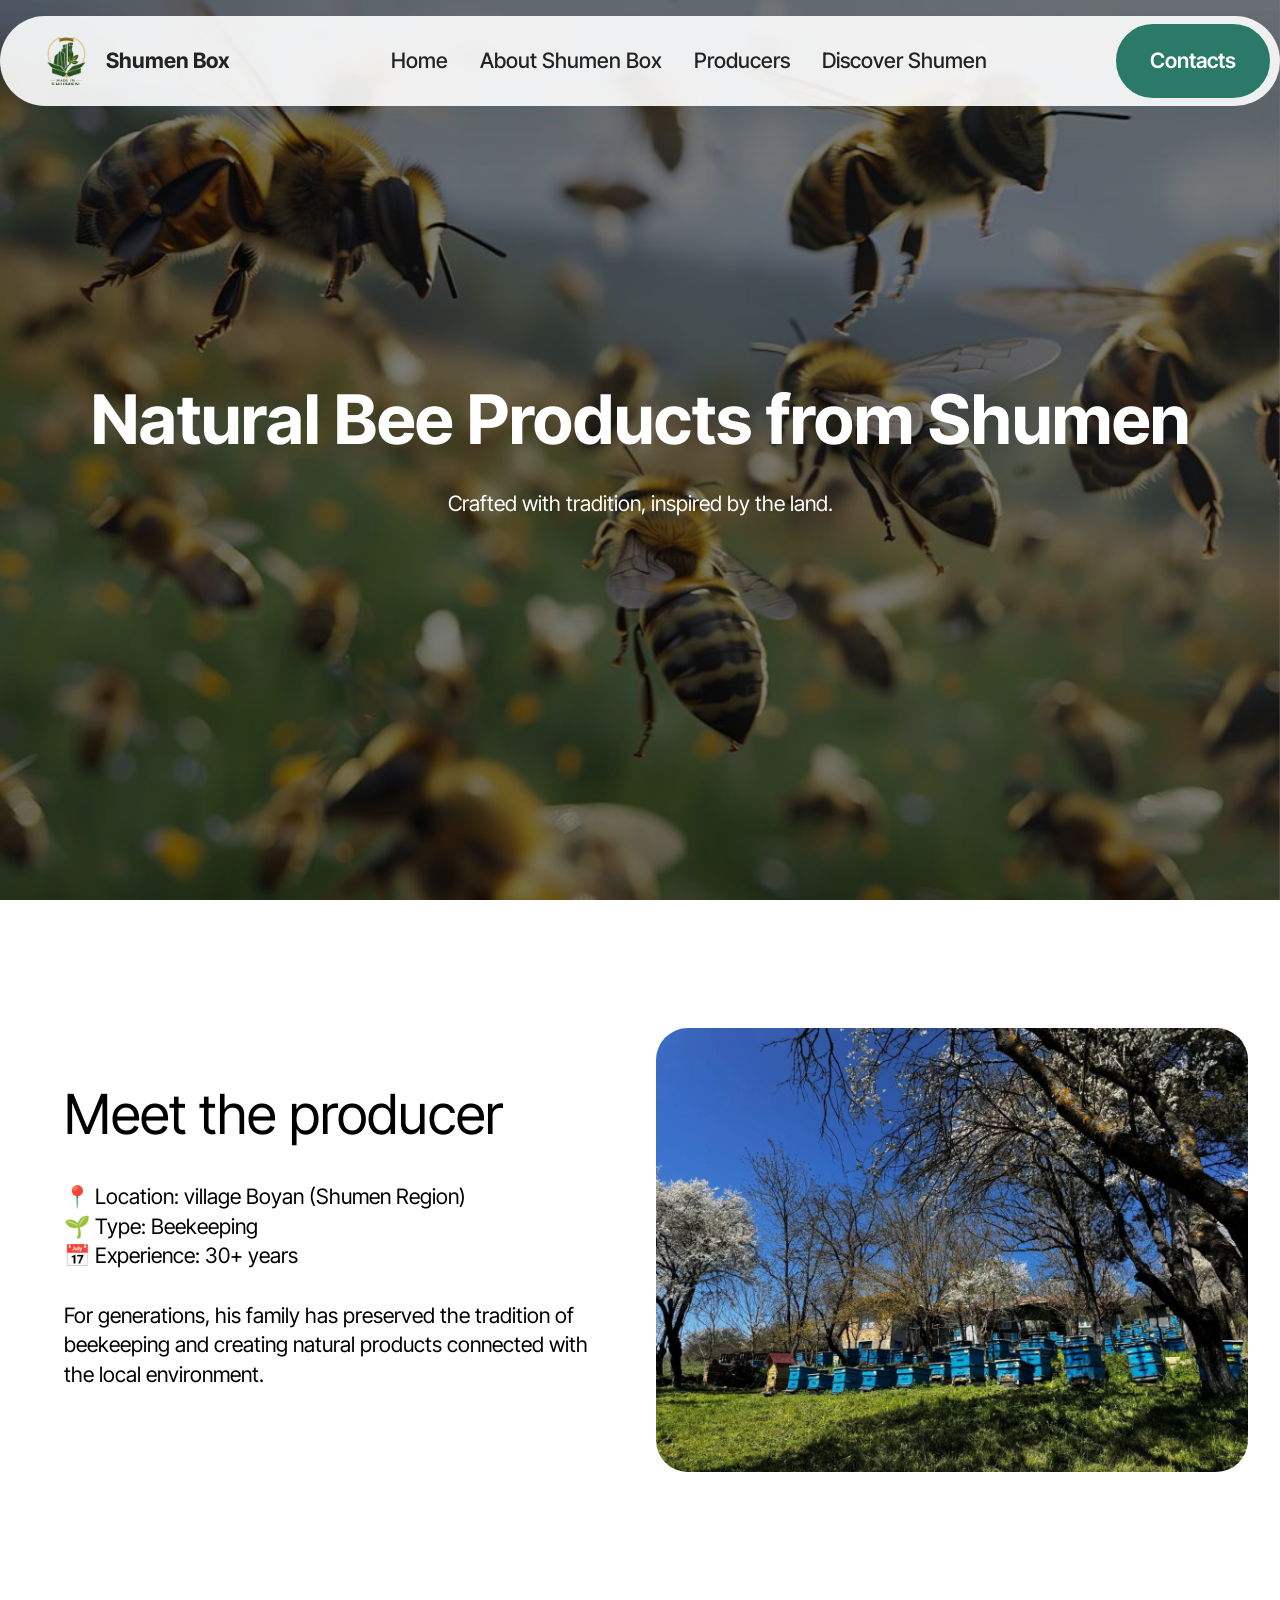
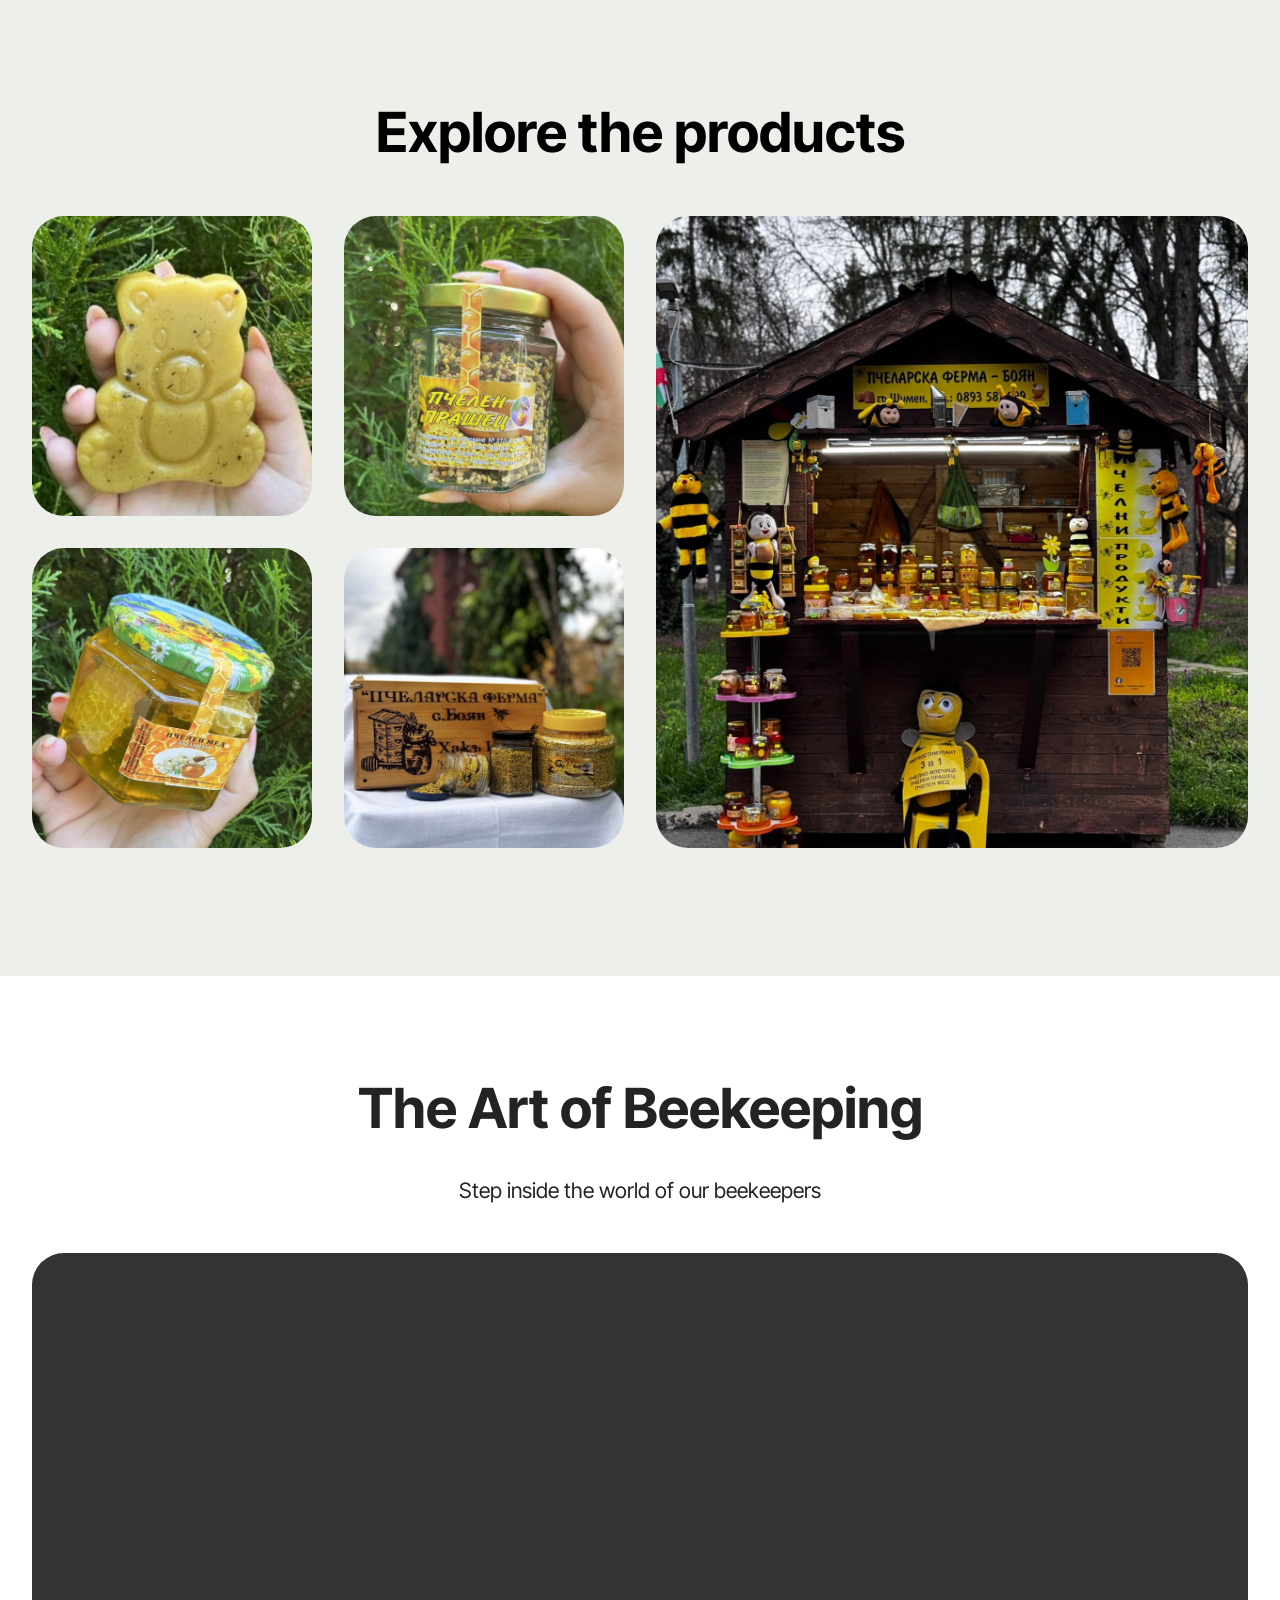
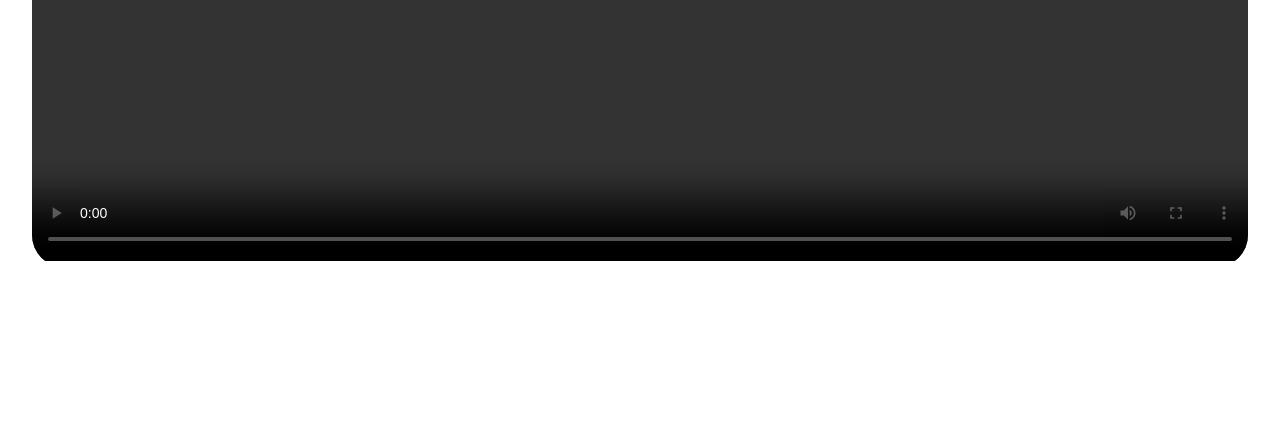
==== bee.html @ 15115bc2 "Add files via upload" ====
<!DOCTYPE html>
<html  >
<head>
  <!-- Site made with Mobirise Website Builder v6.1.12, https://mobirise.com -->
  <meta charset="UTF-8">
  <meta http-equiv="X-UA-Compatible" content="IE=edge">
  <meta name="generator" content="Mobirise v6.1.12, mobirise.com">
  <meta name="viewport" content="width=device-width, initial-scale=1, minimum-scale=1">
  <link rel="shortcut icon" href="assets/images/copilot-20260802-171207-96x96.png" type="image/x-icon">
  <meta name="description" content="">
  
  
  <title>bee</title>
  <link rel="stylesheet" href="assets/web/assets/mobirise-icons2/mobirise2.css">
  <link rel="stylesheet" href="assets/bootstrap/css/bootstrap.min.css">
  <link rel="stylesheet" href="assets/parallax/jarallax.css">
  <link rel="stylesheet" href="assets/animatecss/animate.css">
  <link rel="stylesheet" href="assets/dropdown/css/style.css">
  <link rel="stylesheet" href="assets/theme/css/style.css">
  <link rel="preload" href="https://fonts.googleapis.com/css?family=Inter+Tight:100,200,300,400,500,600,700,800,900,100i,200i,300i,400i,500i,600i,700i,800i,900i&display=swap" as="style" onload="this.onload=null;this.rel='stylesheet'">
  <noscript><link rel="stylesheet" href="https://fonts.googleapis.com/css?family=Inter+Tight:100,200,300,400,500,600,700,800,900,100i,200i,300i,400i,500i,600i,700i,800i,900i&display=swap"></noscript>
  <link rel="preload" as="style" href="assets/mobirise/css/mbr-additional.css?v=7zsOEx"><link rel="stylesheet" href="assets/mobirise/css/mbr-additional.css?v=7zsOEx" type="text/css">

  
  
  
</head>
<body>
  
  <section data-bs-version="5.1" class="menu menu2 cid-vrkl64FN90" once="menu" id="menu02-22">
	

	<nav class="navbar navbar-dropdown navbar-fixed-top navbar-expand-lg">
		<div class="container">
			<div class="navbar-brand">
				<span class="navbar-logo">
					<a href=".">
						<img src="assets/images/copilot-20260802-171207-96x96.png" alt="" style="height: 3rem;">
					</a>
				</span>
				<span class="navbar-caption-wrap"><a class="navbar-caption text-black text-primary display-4" href="index.html#header05-1">Shumen Box</a></span>
			</div>
			<button class="navbar-toggler" type="button" data-toggle="collapse" data-bs-toggle="collapse" data-target="#navbarSupportedContent" data-bs-target="#navbarSupportedContent" aria-controls="navbarNavAltMarkup" aria-expanded="false" aria-label="Toggle navigation">
				<div class="hamburger">
					<span></span>
					<span></span>
					<span></span>
					<span></span>
				</div>
			</button>
			<div class="collapse navbar-collapse" id="navbarSupportedContent">
				<ul class="navbar-nav nav-dropdown" data-app-modern-menu="true"><li class="nav-item">
						<a class="nav-link link text-black text-primary display-4" href="index.html">Home</a>
					</li><li class="nav-item"><a class="nav-link link text-black text-primary display-4" href="about.html">About Shumen Box</a></li>
					<li class="nav-item">
						<a class="nav-link link text-black text-primary display-4" href="producers.html" aria-expanded="false">Producers</a>
					</li>
					<li class="nav-item"><a class="nav-link link text-black text-primary display-4" href="discover.html">Discover Shumen</a></li></ul>
				
				<div class="navbar-buttons mbr-section-btn"><a class="btn btn-primary display-4" href="contacts.html">Contacts</a></div>
			</div>
		</div>
	</nav>
</section>

<section data-bs-version="5.1" class="header16 cid-vrn6uuL0KK mbr-fullscreen mbr-parallax-background" id="header17-32">
  
  <div class="mbr-overlay" style="opacity: 0.5; background-color: rgb(0, 0, 0);"></div>
  <div class="container-fluid">
    <div class="row">
      <div class="content-wrap col-12 col-md-12">
        <h1 class="mbr-section-title mbr-fonts-style mbr-white mb-4 display-1">
          <strong><br></strong><br><strong><br></strong><br><strong>Natural Bee Products from Shumen</strong></h1>
        
        <p class="mbr-fonts-style mbr-text mbr-white mb-4 display-7">Crafted with tradition, inspired by the land.<br><br><br><br><br><br><br><br><br><br></p>
        
      </div>
    </div>
  </div>
</section>

<section data-bs-version="5.1" class="start article4 cid-vrkHJQabWe" id="article04-24">
	

	
	

	<div class="container">
		<div class="row justify-content-center">
			<div class="col-12 col-md-12 col-lg-6 image-wrapper">
				<img class="w-100" src="assets/images/672432323-1512331724268504-9099874221465233205-n-1256x942.jpg" alt="Mobirise Website Builder">
			</div>
			<div class="col-12 col-md-12 col-lg">
				<div class="text-wrapper align-left">
					<h1 class="mbr-section-title mbr-fonts-style mb-4 display-2">Meet the producer<br></h1>
					<p class="mbr-text mbr-fonts-style mb-4 display-7">📍 Location: village Boyan (Shumen Region)<br>🌱 Type: Beekeeping<br>📅 Experience: 30+ years<br><br>For generations, his family has preserved the tradition of beekeeping and creating natural products connected with the local environment.</p>
					
				</div>
			</div>
		</div>
	</div>
</section>

<section data-bs-version="5.1" class="gallery05 cid-vrkQiE6aPL" id="gallery05-2f">
    

    
    
    <div class="container">
        <div class="row justify-content-center">
            <div class="col-md-12 content-head mb-5">
                <h1 class="mbr-section-title mbr-fonts-style mb-0 display-2"><strong>Explore the products</strong></h1>
                
            </div>
        </div>
        <div class="row justify-content-center  blockContent">
            <div class="col-12 col-lg-6">
                <div class="row">
                    <div class="col-xs-12 col-sm-12 col-md-6 col-lg-6 active">
                        <div class="item-wrapper">
                            <div class="item-img">
                                <img src="assets/images/viber-d0b8d0b7d0bed0b1d180d0b0d0b6d0b5d0bdd0b8d0b5-2026-08-07-15-59-06-887-596x795.jpeg" alt="Mobirise Website Builder" title="" data-slide-to="0" data-bs-slide-to="0" class="smallImage">
                            </div>

                        </div>
                    </div>
                    <div class="col-md-6 col-xs-12 col-sm-12 col-lg-6">
                        <div class="item-wrapper">
                            <div class="item-img">
                                <img src="assets/images/viber-d0b8d0b7d0bed0b1d180d0b0d0b6d0b5d0bdd0b8d0b5-2026-08-07-15-59-06-947-596x793.jpg" alt="Mobirise Website Builder" title="" data-slide-to="1" data-bs-slide-to="1" class="smallImage">
                            </div>

                        </div>
                    </div>
                    <div class="col-xs-12 col-sm-12 col-md-6 col-lg-6">
                        <div class="item-wrapper">
                            <div class="item-img">
                                <img src="assets/images/viber-d0b8d0b7d0bed0b1d180d0b0d0b6d0b5d0bdd0b8d0b5-2026-08-07-15-59-06-999-596x795.jpg" alt="Mobirise Website Builder" title="" data-slide-to="2" data-bs-slide-to="2" class="smallImage">
                            </div>
                        </div>
                    </div>
                    <div class="col-xs-12 col-sm-12 col-md-6 col-lg-6">
                        <div class="item-wrapper">
                            <div class="item-img">
                                <img src="assets/images/727287316-1574603751374634-6387293216365276090-n-596x786.jpg" alt="Mobirise Website Builder" title="" data-slide-to="3" data-bs-slide-to="3" class="smallImage">
                            </div>
                        </div>
                    </div>
                </div>
            </div>
            <div class="col-12 col-lg-6">
                <div class="item-wrapper">
                    <div class="item-img ">
                        <img class="w-100 largeImage" src="assets/images/668487527-1503436555158021-3014468960683032508-n-1256x1675.jpg" alt="Mobirise Website Builder" data-slide-to="3" data-bs-slide-to="3">
                    </div>

                </div>
            </div>
        </div>
    </div>
</section>

<section data-bs-version="5.1" class="video04 cid-vrt3tKNx4I" id="video04-47">
    
    
    <div class="container">
        <div class="mbr-section-head mb-5">
            <h4 class="mbr-section-title mbr-fonts-style mb-0 mt-0 display-2"><strong>The Art of Beekeeping</strong></h4>
            <h5 class="mbr-section-subtitle mbr-fonts-style mt-4 display-7">Step inside the world of our beekeepers</h5>
        </div>
        <div class="row justify-content-center">
            <div class="col-12 col-md-12 video-block">
                <div class="video-wrapper"><video style="width:100%" controls autoplay loop playsinline><source src="https://vz-0ea098de-fdd.b-cdn.net/df792499-da8b-431f-a103-aad37e6a3ca1/play_1080p.mp4?loop=1&amp;autoplay=1"/></video></div>
                <p class="mbr-text mt-3 mbr-fonts-style display-4"></p>
            </div>
        </div>
    </div>
</section><section class="display-7" style="padding: 0;align-items: center;justify-content: center;flex-wrap: wrap;    align-content: center;display: flex;position: relative;height: 4rem;"><a href="https://mobiri.se/" style="flex: 1 1;height: 4rem;position: absolute;width: 100%;z-index: 1;"><img alt="" style="height: 4rem;" src="[data-uri]"></a><p style="margin: 0;text-align: center;" class="display-7">&#8204;</p><a style="z-index:1" href="https://mobirise.com/html-builder.html">HTML Maker</a></section><script src="assets/bootstrap/js/bootstrap.bundle.min.js"></script>  <script src="assets/parallax/jarallax.js"></script>  <script src="assets/smoothscroll/smooth-scroll.js"></script>  <script src="assets/ytplayer/index.js"></script>  <script src="assets/dropdown/js/navbar-dropdown.js"></script>  <script src="assets/theme/js/script.js"></script>  
  
  
  <input name="animation" type="hidden">
  </body>
</html>
---- assets/web/assets/mobirise-icons2/mobirise2.css ----
@font-face {
  font-family: 'Moririse2';
  font-display: swap;
  src:  url('mobirise2.eot?f2bix4');
  src:  url('mobirise2.eot?f2bix4#iefix') format('embedded-opentype'),
    url('mobirise2.woff2?f2bix4') format('woff2'),
    url('mobirise2.woff?f2bix4') format('woff'),
    url('mobirise2.ttf?f2bix4') format('truetype'),
    url('mobirise2.svg?f2bix4#mobirise2') format('svg');
  font-weight: normal;
  font-style: normal;
}

[class^="mobi-"], [class*=" mobi-"] {
  /* use !important to prevent issues with browser extensions that change fonts */
  font-family: 'Moririse2' !important;
  speak: none;
  font-style: normal;
  font-weight: normal;
  font-variant: normal;
  text-transform: none;
  line-height: 1;

  /* Better Font Rendering =========== */
  -webkit-font-smoothing: antialiased;
  -moz-osx-font-smoothing: grayscale;
}

.mobi-mbri-add-submenu:before {
  content: "\e900";
}
.mobi-mbri-alert:before {
  content: "\e901";
}
.mobi-mbri-align-center:before {
  content: "\e902";
}
.mobi-mbri-align-justify:before {
  content: "\e903";
}
.mobi-mbri-align-left:before {
  content: "\e904";
}
.mobi-mbri-align-right:before {
  content: "\e905";
}
.mobi-mbri-android:before {
  content: "\e906";
}
.mobi-mbri-apple:before {
  content: "\e907";
}
.mobi-mbri-arrow-down:before {
  content: "\e908";
}
.mobi-mbri-arrow-next:before {
  content: "\e909";
}
.mobi-mbri-arrow-prev:before {
  content: "\e90a";
}
.mobi-mbri-arrow-up:before {
  content: "\e90b";
}
.mobi-mbri-bold:before {
  content: "\e90c";
}
.mobi-mbri-bookmark:before {
  content: "\e90d";
}
.mobi-mbri-bootstrap:before {
  content: "\e90e";
}
.mobi-mbri-briefcase:before {
  content: "\e90f";
}
.mobi-mbri-browse:before {
  content: "\e910";
}
.mobi-mbri-bulleted-list:before {
  content: "\e911";
}
.mobi-mbri-calendar:before {
  content: "\e912";
}
.mobi-mbri-camera:before {
  content: "\e913";
}
.mobi-mbri-cart-add:before {
  content: "\e914";
}
.mobi-mbri-cart-full:before {
  content: "\e915";
}
.mobi-mbri-cash:before {
  content: "\e916";
}
.mobi-mbri-change-style:before {
  content: "\e917";
}
.mobi-mbri-chat:before {
  content: "\e918";
}
.mobi-mbri-clock:before {
  content: "\e919";
}
.mobi-mbri-close:before {
  content: "\e91a";
}
.mobi-mbri-cloud:before {
  content: "\e91b";
}
.mobi-mbri-code:before {
  content: "\e91c";
}
.mobi-mbri-contact-form:before {
  content: "\e91d";
}
.mobi-mbri-credit-card:before {
  content: "\e91e";
}
.mobi-mbri-cursor-click:before {
  content: "\e91f";
}
.mobi-mbri-cust-feedback:before {
  content: "\e920";
}
.mobi-mbri-database:before {
  content: "\e921";
}
.mobi-mbri-delivery:before {
  content: "\e922";
}
.mobi-mbri-desktop:before {
  content: "\e923";
}
.mobi-mbri-devices:before {
  content: "\e924";
}
.mobi-mbri-down:before {
  content: "\e925";
}
.mobi-mbri-download-2:before {
  content: "\e926";
}
.mobi-mbri-download:before {
  content: "\e927";
}
.mobi-mbri-drag-n-drop-2:before {
  content: "\e928";
}
.mobi-mbri-drag-n-drop:before {
  content: "\e929";
}
.mobi-mbri-edit-2:before {
  content: "\e92a";
}
.mobi-mbri-edit:before {
  content: "\e92b";
}
.mobi-mbri-error:before {
  content: "\e92c";
}
.mobi-mbri-extension:before {
  content: "\e92d";
}
.mobi-mbri-features:before {
  content: "\e92e";
}
.mobi-mbri-file:before {
  content: "\e92f";
}
.mobi-mbri-flag:before {
  content: "\e930";
}
.mobi-mbri-folder:before {
  content: "\e931";
}
.mobi-mbri-gift:before {
  content: "\e932";
}
.mobi-mbri-github:before {
  content: "\e933";
}
.mobi-mbri-globe-2:before {
  content: "\e934";
}
.mobi-mbri-globe:before {
  content: "\e935";
}
.mobi-mbri-growing-chart:before {
  content: "\e936";
}
.mobi-mbri-hearth:before {
  content: "\e937";
}
.mobi-mbri-help:before {
  content: "\e938";
}
.mobi-mbri-home:before {
  content: "\e939";
}
.mobi-mbri-hot-cup:before {
  content: "\e93a";
}
.mobi-mbri-idea:before {
  content: "\e93b";
}
.mobi-mbri-image-gallery:before {
  content: "\e93c";
}
.mobi-mbri-image-slider:before {
  content: "\e93d";
}
.mobi-mbri-info:before {
  content: "\e93e";
}
.mobi-mbri-italic:before {
  content: "\e93f";
}
.mobi-mbri-key:before {
  content: "\e940";
}
.mobi-mbri-laptop:before {
  content: "\e941";
}
.mobi-mbri-layers:before {
  content: "\e942";
}
.mobi-mbri-left-right:before {
  content: "\e943";
}
.mobi-mbri-left:before {
  content: "\e944";
}
.mobi-mbri-letter:before {
  content: "\e945";
}
.mobi-mbri-like:before {
  content: "\e946";
}
.mobi-mbri-link:before {
  content: "\e947";
}
.mobi-mbri-lock:before {
  content: "\e948";
}
.mobi-mbri-login:before {
  content: "\e949";
}
.mobi-mbri-logout:before {
  content: "\e94a";
}
.mobi-mbri-magic-stick:before {
  content: "\e94b";
}
.mobi-mbri-map-pin:before {
  content: "\e94c";
}
.mobi-mbri-menu:before {
  content: "\e94d";
}
.mobi-mbri-mobile-2:before {
  content: "\e94e";
}
.mobi-mbri-mobile-horizontal:before {
  content: "\e94f";
}
.mobi-mbri-mobile:before {
  content: "\e950";
}
.mobi-mbri-mobirise:before {
  content: "\e951";
}
.mobi-mbri-more-horizontal:before {
  content: "\e952";
}
.mobi-mbri-more-vertical:before {
  content: "\e953";
}
.mobi-mbri-music:before {
  content: "\e954";
}
.mobi-mbri-new-file:before {
  content: "\e955";
}
.mobi-mbri-numbered-list:before {
  content: "\e956";
}
.mobi-mbri-opened-folder:before {
  content: "\e957";
}
.mobi-mbri-pages:before {
  content: "\e958";
}
.mobi-mbri-paper-plane:before {
  content: "\e959";
}
.mobi-mbri-paperclip:before {
  content: "\e95a";
}
.mobi-mbri-phone:before {
  content: "\e95b";
}
.mobi-mbri-photo:before {
  content: "\e95c";
}
.mobi-mbri-photos:before {
  content: "\e95d";
}
.mobi-mbri-pin:before {
  content: "\e95e";
}
.mobi-mbri-play:before {
  content: "\e95f";
}
.mobi-mbri-plus:before {
  content: "\e960";
}
.mobi-mbri-preview:before {
  content: "\e961";
}
.mobi-mbri-print:before {
  content: "\e962";
}
.mobi-mbri-protect:before {
  content: "\e963";
}
.mobi-mbri-question:before {
  content: "\e964";
}
.mobi-mbri-quote-left:before {
  content: "\e965";
}
.mobi-mbri-quote-right:before {
  content: "\e966";
}
.mobi-mbri-redo:before {
  content: "\e967";
}
.mobi-mbri-refresh:before {
  content: "\e968";
}
.mobi-mbri-responsive-2:before {
  content: "\e969";
}
.mobi-mbri-responsive:before {
  content: "\e96a";
}
.mobi-mbri-right:before {
  content: "\e96b";
}
.mobi-mbri-rocket:before {
  content: "\e96c";
}
.mobi-mbri-sad-face:before {
  content: "\e96d";
}
.mobi-mbri-sale:before {
  content: "\e96e";
}
.mobi-mbri-save:before {
  content: "\e96f";
}
.mobi-mbri-search:before {
  content: "\e970";
}
.mobi-mbri-setting-2:before {
  content: "\e971";
}
.mobi-mbri-setting-3:before {
  content: "\e972";
}
.mobi-mbri-setting:before {
  content: "\e973";
}
.mobi-mbri-share:before {
  content: "\e974";
}
.mobi-mbri-shopping-bag:before {
  content: "\e975";
}
.mobi-mbri-shopping-basket:before {
  content: "\e976";
}
.mobi-mbri-shopping-cart:before {
  content: "\e977";
}
.mobi-mbri-sites:before {
  content: "\e978";
}
.mobi-mbri-smile-face:before {
  content: "\e979";
}
.mobi-mbri-speed:before {
  content: "\e97a";
}
.mobi-mbri-star:before {
  content: "\e97b";
}
.mobi-mbri-success:before {
  content: "\e97c";
}
.mobi-mbri-sun:before {
  content: "\e97d";
}
.mobi-mbri-sun2:before {
  content: "\e97e";
}
.mobi-mbri-tablet-vertical:before {
  content: "\e97f";
}
.mobi-mbri-tablet:before {
  content: "\e980";
}
.mobi-mbri-target:before {
  content: "\e981";
}
.mobi-mbri-timer:before {
  content: "\e982";
}
.mobi-mbri-to-ftp:before {
  content: "\e983";
}
.mobi-mbri-to-local-drive:before {
  content: "\e984";
}
.mobi-mbri-touch-swipe:before {
  content: "\e985";
}
.mobi-mbri-touch:before {
  content: "\e986";
}
.mobi-mbri-trash:before {
  content: "\e987";
}
.mobi-mbri-underline:before {
  content: "\e988";
}
.mobi-mbri-undo:before {
  content: "\e989";
}
.mobi-mbri-unlink:before {
  content: "\e98a";
}
.mobi-mbri-unlock:before {
  content: "\e98b";
}
.mobi-mbri-up-down:before {
  content: "\e98c";
}
.mobi-mbri-up:before {
  content: "\e98d";
}
.mobi-mbri-update:before {
  content: "\e98e";
}
.mobi-mbri-upload-2:before {
  content: "\e98f";
}
.mobi-mbri-upload:before {
  content: "\e990";
}
.mobi-mbri-user-2:before {
  content: "\e991";
}
.mobi-mbri-user:before {
  content: "\e992";
}
.mobi-mbri-users:before {
  content: "\e993";
}
.mobi-mbri-video-play:before {
  content: "\e994";
}
.mobi-mbri-video:before {
  content: "\e995";
}
.mobi-mbri-watch:before {
  content: "\e996";
}
.mobi-mbri-website-theme-2:before {
  content: "\e997";
}
.mobi-mbri-website-theme:before {
  content: "\e998";
}
.mobi-mbri-wifi:before {
  content: "\e999";
}
.mobi-mbri-windows:before {
  content: "\e99a";
}
.mobi-mbri-zoom-in:before {
  content: "\e99b";
}
.mobi-mbri-zoom-out:before {
  content: "\e99c";
}
---- assets/parallax/jarallax.css ----
.jarallax {
    position: relative;
    z-index: 0;
}
.jarallax > .jarallax-img {
    position: absolute;
    object-fit: cover;
    /* support for plugin https://github.com/bfred-it/object-fit-images */
    font-family: 'object-fit: cover;';
    top: 0;
    left: 0;
    width: 100%;
    height: 100%;
    z-index: -1;
}
---- assets/dropdown/css/style.css ----
.navbar-dropdown {
  left: 0;
  padding: 0;
  position: absolute;
  right: 0;
  top: 0;
  transition: all 0.45s ease;
  z-index: 1030;
  background: #282828; }
  .navbar-dropdown .navbar-logo {
    margin-right: 0.8rem;
    transition: margin 0.3s ease-in-out;
    vertical-align: middle; }
    .navbar-dropdown .navbar-logo img {
      height: 3.125rem;
      transition: all 0.3s ease-in-out; }
    .navbar-dropdown .navbar-logo.mbr-iconfont {
      font-size: 3.125rem;
      line-height: 3.125rem; }
  .navbar-dropdown .navbar-caption {
    font-weight: 700;
    white-space: normal;
    vertical-align: -4px;
    line-height: 3.125rem !important; }
    .navbar-dropdown .navbar-caption, .navbar-dropdown .navbar-caption:hover {
      color: inherit;
      text-decoration: none; }
  .navbar-dropdown .mbr-iconfont + .navbar-caption {
    vertical-align: -1px; }
  .navbar-dropdown.navbar-fixed-top {
    position: fixed; }
  .navbar-dropdown .navbar-brand span {
    vertical-align: -4px; }
  .navbar-dropdown.bg-color.transparent {
    background: none; }
  .navbar-dropdown.navbar-short .navbar-brand {
    padding: 0.625rem 0; }
    .navbar-dropdown.navbar-short .navbar-brand span {
      vertical-align: -1px; }
  .navbar-dropdown.navbar-short .navbar-caption {
    line-height: 2.375rem !important;
    vertical-align: -2px; }
  .navbar-dropdown.navbar-short .navbar-logo {
    margin-right: 0.5rem; }
    .navbar-dropdown.navbar-short .navbar-logo img {
      height: 2.375rem; }
    .navbar-dropdown.navbar-short .navbar-logo.mbr-iconfont {
      font-size: 2.375rem;
      line-height: 2.375rem; }
  .navbar-dropdown.navbar-short .mbr-table-cell {
    height: 3.625rem; }
  .navbar-dropdown .navbar-close {
    left: 0.6875rem;
    position: fixed;
    top: 0.75rem;
    z-index: 1000; }
  .navbar-dropdown .hamburger-icon {
    content: "";
    display: inline-block;
    vertical-align: middle;
    width: 16px;
    -webkit-box-shadow: 0 -6px 0 1px #282828,0 0 0 1px #282828,0 6px 0 1px #282828;
    -moz-box-shadow: 0 -6px 0 1px #282828,0 0 0 1px #282828,0 6px 0 1px #282828;
    box-shadow: 0 -6px 0 1px #282828,0 0 0 1px #282828,0 6px 0 1px #282828; }

.dropdown-menu .dropdown-toggle[data-toggle="dropdown-submenu"]::after {
  border-bottom: 0.35em solid transparent;
  border-left: 0.35em solid;
  border-right: 0;
  border-top: 0.35em solid transparent;
  margin-left: 0.3rem; }

.dropdown-menu .dropdown-item:focus {
  outline: 0; }

.nav-dropdown {
  font-size: 0.75rem;
  font-weight: 500;
  height: auto !important; }
  .nav-dropdown .nav-btn {
    padding-left: 1rem; }
  .nav-dropdown .link {
    margin: .667em 1.667em;
    font-weight: 500;
    padding: 0;
    transition: color .2s ease-in-out; }
    .nav-dropdown .link.dropdown-toggle {
      margin-right: 2.583em; }
      .nav-dropdown .link.dropdown-toggle::after {
        margin-left: .25rem;
        border-top: 0.35em solid;
        border-right: 0.35em solid transparent;
        border-left: 0.35em solid transparent;
        border-bottom: 0; }
      .nav-dropdown .link.dropdown-toggle[aria-expanded="true"] {
        margin: 0;
        padding: 0.667em 3.263em  0.667em 1.667em; }
  .nav-dropdown .link::after,
  .nav-dropdown .dropdown-item::after {
    color: inherit; }
  .nav-dropdown .btn {
    font-size: 0.75rem;
    font-weight: 700;
    letter-spacing: 0;
    margin-bottom: 0;
    padding-left: 1.25rem;
    padding-right: 1.25rem; }
  .nav-dropdown .dropdown-menu {
    border-radius: 0;
    border: 0;
    left: 0;
    margin: 0;
    padding-bottom: 1.25rem;
    padding-top: 1.25rem;
    position: relative; }
  .nav-dropdown .dropdown-submenu {
    margin-left: 0.125rem;
    top: 0; }
  .nav-dropdown .dropdown-item {
    font-weight: 500;
    line-height: 2;
    padding: 0.3846em 4.615em 0.3846em 1.5385em;
    position: relative;
    transition: color .2s ease-in-out, background-color .2s ease-in-out; }
    .nav-dropdown .dropdown-item::after {
      margin-top: -0.3077em;
      position: absolute;
      right: 1.1538em;
      top: 50%; }
    .nav-dropdown .dropdown-item:focus, .nav-dropdown .dropdown-item:hover {
      background: none; }

@media (max-width: 767px) {
  .nav-dropdown.navbar-toggleable-sm {
    bottom: 0;
    display: none;
    left: 0;
    overflow-x: hidden;
    position: fixed;
    top: 0;
    transform: translateX(-100%);
    -ms-transform: translateX(-100%);
    -webkit-transform: translateX(-100%);
    width: 18.75rem;
    z-index: 999; } }
.nav-dropdown.navbar-toggleable-xl {
  bottom: 0;
  display: none;
  left: 0;
  overflow-x: hidden;
  position: fixed;
  top: 0;
  transform: translateX(-100%);
  -ms-transform: translateX(-100%);
  -webkit-transform: translateX(-100%);
  width: 18.75rem;
  z-index: 999; }

.nav-dropdown-sm {
  display: block !important;
  overflow-x: hidden;
  overflow: auto;
  padding-top: 3.875rem; }
  .nav-dropdown-sm::after {
    content: "";
    display: block;
    height: 3rem;
    width: 100%; }
  .nav-dropdown-sm.collapse.in ~ .navbar-close {
    display: block !important; }
  .nav-dropdown-sm.collapsing, .nav-dropdown-sm.collapse.in {
    transform: translateX(0);
    -ms-transform: translateX(0);
    -webkit-transform: translateX(0);
    transition: all 0.25s ease-out;
    -webkit-transition: all 0.25s ease-out;
    background: #282828; }
  .nav-dropdown-sm.collapsing[aria-expanded="false"] {
    transform: translateX(-100%);
    -ms-transform: translateX(-100%);
    -webkit-transform: translateX(-100%); }
  .nav-dropdown-sm .nav-item {
    display: block;
    margin-left: 0 !important;
    padding-left: 0; }
  .nav-dropdown-sm .link,
  .nav-dropdown-sm .dropdown-item {
    border-top: 1px dotted rgba(255, 255, 255, 0.1);
    font-size: 0.8125rem;
    line-height: 1.6;
    margin: 0 !important;
    padding: 0.875rem 2.4rem 0.875rem 1.5625rem !important;
    position: relative;
    white-space: normal; }
    .nav-dropdown-sm .link:focus, .nav-dropdown-sm .link:hover,
    .nav-dropdown-sm .dropdown-item:focus,
    .nav-dropdown-sm .dropdown-item:hover {
      background: rgba(0, 0, 0, 0.2) !important;
      color: #c0a375; }
  .nav-dropdown-sm .nav-btn {
    position: relative;
    padding: 1.5625rem 1.5625rem 0 1.5625rem; }
    .nav-dropdown-sm .nav-btn::before {
      border-top: 1px dotted rgba(255, 255, 255, 0.1);
      content: "";
      left: 0;
      position: absolute;
      top: 0;
      width: 100%; }
    .nav-dropdown-sm .nav-btn + .nav-btn {
      padding-top: 0.625rem; }
      .nav-dropdown-sm .nav-btn + .nav-btn::before {
        display: none; }
  .nav-dropdown-sm .btn {
    padding: 0.625rem 0; }
  .nav-dropdown-sm .dropdown-toggle[data-toggle="dropdown-submenu"]::after {
    margin-left: .25rem;
    border-top: 0.35em solid;
    border-right: 0.35em solid transparent;
    border-left: 0.35em solid transparent;
    border-bottom: 0; }
  .nav-dropdown-sm .dropdown-toggle[data-toggle="dropdown-submenu"][aria-expanded="true"]::after {
    border-top: 0;
    border-right: 0.35em solid transparent;
    border-left: 0.35em solid transparent;
    border-bottom: 0.35em solid; }
  .nav-dropdown-sm .dropdown-menu {
    margin: 0;
    padding: 0;
    position: relative;
    top: 0;
    left: 0;
    width: 100%;
    border: 0;
    float: none;
    border-radius: 0;
    background: none; }
  .nav-dropdown-sm .dropdown-submenu {
    left: 100%;
    margin-left: 0.125rem;
    margin-top: -1.25rem;
    top: 0; }

.navbar-toggleable-sm .nav-dropdown .dropdown-menu {
  position: absolute; }

.navbar-toggleable-sm .nav-dropdown .dropdown-submenu {
  left: 100%;
  margin-left: 0.125rem;
  margin-top: -1.25rem;
  top: 0; }

.navbar-toggleable-sm.opened .nav-dropdown .dropdown-menu {
  position: relative; }

.navbar-toggleable-sm.opened .nav-dropdown .dropdown-submenu {
  left: 0;
  margin-left: 00rem;
  margin-top: 0rem;
  top: 0; }

.is-builder .nav-dropdown.collapsing {
  transition: none !important; }
---- assets/theme/css/style.css ----
@charset "UTF-8";
section {
  background-color: #ffffff;
}

body {
  font-style: normal;
  line-height: 1.5;
  font-weight: 400;
  color: #232323;
  position: relative;
}

button {
  background-color: transparent;
  border-color: transparent;
}

.embla__button,
.carousel-control {
  background-color: #edefea !important;
  opacity: 0.8 !important;
  color: #464845 !important;
  border-color: #edefea !important;
}

.carousel .close,
.modalWindow .close {
  background-color: #edefea !important;
  color: #464845 !important;
  border-color: #edefea !important;
  opacity: 0.8 !important;
}

.carousel .close:hover,
.modalWindow .close:hover {
  opacity: 1 !important;
}

.carousel-indicators li {
  background-color: #edefea !important;
  border: 2px solid #464845 !important;
}

.carousel-indicators li:hover,
.carousel-indicators li:active {
  opacity: 0.8 !important;
}

.embla__button:hover,
.carousel-control:hover {
  background-color: #edefea !important;
  opacity: 1 !important;
}

.modalWindow-video-container {
  height: 80%;
}

section,
.container,
.container-fluid {
  position: relative;
  word-wrap: break-word;
}

a.mbr-iconfont:hover {
  text-decoration: none;
}

.article .lead p,
.article .lead ul,
.article .lead ol,
.article .lead pre,
.article .lead blockquote {
  margin-bottom: 0;
}

a {
  font-style: normal;
  font-weight: 400;
  cursor: pointer;
}
a, a:hover {
  text-decoration: none;
}

.mbr-section-title {
  font-style: normal;
  line-height: 1.3;
}

.mbr-section-subtitle {
  line-height: 1.3;
}

.mbr-text {
  font-style: normal;
  line-height: 1.7;
}

h1,
h2,
h3,
h4,
h5,
h6,
.display-1,
.display-2,
.display-4,
.display-5,
.display-7,
span,
p,
a {
  line-height: 1;
  word-break: break-word;
  word-wrap: break-word;
  font-weight: 400;
}

b,
strong {
  font-weight: bold;
}

input:-webkit-autofill, input:-webkit-autofill:hover, input:-webkit-autofill:focus, input:-webkit-autofill:active {
  transition-delay: 9999s;
  -webkit-transition-property: background-color, color;
  transition-property: background-color, color;
}

textarea[type=hidden] {
  display: none;
}

section {
  background-position: 50% 50%;
  background-repeat: no-repeat;
  background-size: cover;
}
section .mbr-background-video,
section .mbr-background-video-preview {
  position: absolute;
  bottom: 0;
  left: 0;
  right: 0;
  top: 0;
}

.hidden {
  visibility: hidden;
}

.mbr-z-index20 {
  z-index: 20;
}

/*! Base colors */
.mbr-white {
  color: #ffffff;
}

.mbr-black {
  color: #111111;
}

.mbr-bg-white {
  background-color: #ffffff;
}

.mbr-bg-black {
  background-color: #000000;
}

/*! Text-aligns */
.align-left {
  text-align: left;
}

.align-center {
  text-align: center;
}

.align-right {
  text-align: right;
}

/*! Font-weight  */
.mbr-light {
  font-weight: 300;
}

.mbr-regular {
  font-weight: 400;
}

.mbr-semibold {
  font-weight: 500;
}

.mbr-bold {
  font-weight: 700;
}

/*! Media  */
.media-content {
  flex-basis: 100%;
}

.media-container-row {
  display: flex;
  flex-direction: row;
  flex-wrap: wrap;
  justify-content: center;
  align-content: center;
  align-items: start;
}
.media-container-row .media-size-item {
  width: 400px;
}

.media-container-column {
  display: flex;
  flex-direction: column;
  flex-wrap: wrap;
  justify-content: center;
  align-content: center;
  align-items: stretch;
}
.media-container-column > * {
  width: 100%;
}

@media (min-width: 992px) {
  .media-container-row {
    flex-wrap: nowrap;
  }
}
figure {
  margin-bottom: 0;
  overflow: hidden;
}

figure[mbr-media-size] {
  transition: width 0.1s;
}

img,
iframe {
  display: block;
  width: 100%;
}

.card {
  background-color: transparent;
  border: none;
}

.card-box {
  width: 100%;
}

.card-img {
  text-align: center;
  flex-shrink: 0;
  -webkit-flex-shrink: 0;
}

.media {
  max-width: 100%;
  margin: 0 auto;
}

.mbr-figure {
  align-self: center;
}

.media-container > div {
  max-width: 100%;
}

.mbr-figure img,
.card-img img {
  width: 100%;
}

@media (max-width: 991px) {
  .media-size-item {
    width: auto !important;
  }
  .media {
    width: auto;
  }
  .mbr-figure {
    width: 100% !important;
  }
}
/*! Buttons */
.mbr-section-btn {
  margin-left: -0.6rem;
  margin-right: -0.6rem;
  font-size: 0;
}

.btn {
  font-weight: 600;
  border-width: 1px;
  font-style: normal;
  margin: 0.6rem 0.6rem;
  white-space: normal;
  transition: all 0.2s ease-in-out;
  display: inline-flex;
  align-items: center;
  justify-content: center;
  word-break: break-word;
}

.btn-sm {
  font-weight: 600;
  letter-spacing: 0px;
  transition: all 0.3s ease-in-out;
}

.btn-md {
  font-weight: 600;
  letter-spacing: 0px;
  transition: all 0.3s ease-in-out;
}

.btn-lg {
  font-weight: 600;
  letter-spacing: 0px;
  transition: all 0.3s ease-in-out;
}

.btn-form {
  margin: 0;
}
.btn-form:hover {
  cursor: pointer;
}

nav .mbr-section-btn {
  margin-left: 0rem;
  margin-right: 0rem;
}

/*! Btn icon margin */
.btn .mbr-iconfont,
.btn.btn-sm .mbr-iconfont {
  order: 1;
  cursor: pointer;
  margin-left: 0.5rem;
  vertical-align: sub;
}

.btn.btn-md .mbr-iconfont,
.btn.btn-md .mbr-iconfont {
  margin-left: 0.8rem;
}

.mbr-regular {
  font-weight: 400;
}

.mbr-semibold {
  font-weight: 500;
}

.mbr-bold {
  font-weight: 700;
}

[type=submit] {
  -webkit-appearance: none;
}

/*! Full-screen */
.mbr-fullscreen .mbr-overlay {
  min-height: 100vh;
}

.mbr-fullscreen {
  display: flex;
  display: -moz-flex;
  display: -ms-flex;
  display: -o-flex;
  align-items: center;
  min-height: 100vh;
  padding-top: 3rem;
  padding-bottom: 3rem;
}

/*! Map */
.map {
  height: 25rem;
  position: relative;
}
.map iframe {
  width: 100%;
  height: 100%;
}

/*! Scroll to top arrow */
.mbr-arrow-up {
  bottom: 25px;
  right: 90px;
  position: fixed;
  text-align: right;
  z-index: 5000;
  color: #ffffff;
  font-size: 22px;
}

.mbr-arrow-up a {
  background: rgba(0, 0, 0, 0.2);
  border-radius: 50%;
  color: #fff;
  display: inline-block;
  height: 60px;
  width: 60px;
  border: 2px solid #fff;
  outline-style: none !important;
  position: relative;
  text-decoration: none;
  transition: all 0.3s ease-in-out;
  cursor: pointer;
  text-align: center;
}
.mbr-arrow-up a:hover {
  background-color: rgba(0, 0, 0, 0.4);
}
.mbr-arrow-up a i {
  line-height: 60px;
}

.mbr-arrow-up-icon {
  display: block;
  color: #fff;
}

.mbr-arrow-up-icon::before {
  content: "›";
  display: inline-block;
  font-family: serif;
  font-size: 22px;
  line-height: 1;
  font-style: normal;
  position: relative;
  top: 6px;
  left: -4px;
  transform: rotate(-90deg);
}

/*! Arrow Down */
.mbr-arrow {
  position: absolute;
  bottom: 45px;
  left: 50%;
  width: 60px;
  height: 60px;
  cursor: pointer;
  background-color: rgba(80, 80, 80, 0.5);
  border-radius: 50%;
  transform: translateX(-50%);
}
@media (max-width: 767px) {
  .mbr-arrow {
    display: none;
  }
}
.mbr-arrow > a {
  display: inline-block;
  text-decoration: none;
  outline-style: none;
  animation: arrowdown 1.7s ease-in-out infinite;
  color: #ffffff;
}
.mbr-arrow > a > i {
  position: absolute;
  top: -2px;
  left: 15px;
  font-size: 2rem;
}

#scrollToTop a i::before {
  content: "";
  position: absolute;
  display: block;
  border-bottom: 2.5px solid #fff;
  border-left: 2.5px solid #fff;
  width: 27.8%;
  height: 27.8%;
  left: 50%;
  top: 51%;
  transform: translateY(-30%) translateX(-50%) rotate(135deg);
}

@keyframes arrowdown {
  0% {
    transform: translateY(0px);
  }
  50% {
    transform: translateY(-5px);
  }
  100% {
    transform: translateY(0px);
  }
}
@media (max-width: 500px) {
  .mbr-arrow-up {
    left: 0;
    right: 0;
    text-align: center;
  }
}
/*Gradients animation*/
@keyframes gradient-animation {
  from {
    background-position: 0% 100%;
    animation-timing-function: ease-in-out;
  }
  to {
    background-position: 100% 0%;
    animation-timing-function: ease-in-out;
  }
}
.bg-gradient {
  background-size: 200% 200%;
  animation: gradient-animation 5s infinite alternate;
  -webkit-animation: gradient-animation 5s infinite alternate;
}

.menu .navbar-brand {
  display: -webkit-flex;
}
.menu .navbar-brand span {
  display: flex;
  display: -webkit-flex;
}
.menu .navbar-brand .navbar-caption-wrap {
  display: -webkit-flex;
}
.menu .navbar-brand .navbar-logo img {
  display: -webkit-flex;
  width: auto;
}
@media (min-width: 768px) and (max-width: 991px) {
  .menu .navbar-toggleable-sm .navbar-nav {
    display: -ms-flexbox;
  }
}
@media (max-width: 991px) {
  .menu .navbar-collapse {
    max-height: 93.5vh;
  }
  .menu .navbar-collapse.show {
    overflow: auto;
  }
}
@media (min-width: 992px) {
  .menu .navbar-nav.nav-dropdown {
    display: -webkit-flex;
  }
  .menu .navbar-toggleable-sm .navbar-collapse {
    display: -webkit-flex !important;
  }
  .menu .collapsed .navbar-collapse {
    max-height: 93.5vh;
  }
  .menu .collapsed .navbar-collapse.show {
    overflow: auto;
  }
}
@media (max-width: 767px) {
  .menu .navbar-collapse {
    max-height: 80vh;
  }
}

.nav-link .mbr-iconfont {
  margin-right: 0.5rem;
}

.navbar {
  display: -webkit-flex;
  -webkit-flex-wrap: wrap;
  -webkit-align-items: center;
  -webkit-justify-content: space-between;
}

.navbar-collapse {
  -webkit-flex-basis: 100%;
  -webkit-flex-grow: 1;
  -webkit-align-items: center;
}

.nav-dropdown .link {
  padding: 0.667em 1.667em !important;
  margin: 0 !important;
}

.nav {
  display: -webkit-flex;
  -webkit-flex-wrap: wrap;
}

.row {
  display: -webkit-flex;
  -webkit-flex-wrap: wrap;
}

.justify-content-center {
  -webkit-justify-content: center;
}

.form-inline {
  display: -webkit-flex;
}

.card-wrapper {
  -webkit-flex: 1;
}

.carousel-control {
  z-index: 10;
  display: -webkit-flex;
}

.carousel-controls {
  display: -webkit-flex;
}

.media {
  display: -webkit-flex;
}

.form-group:focus {
  outline: none;
}

.jq-selectbox__select {
  padding: 7px 0;
  position: relative;
}

.jq-selectbox__dropdown {
  overflow: hidden;
  border-radius: 10px;
  position: absolute;
  top: 100%;
  left: 0 !important;
  width: 100% !important;
}

.jq-selectbox__trigger-arrow {
  right: 0;
  transform: translateY(-50%);
}

.jq-selectbox li {
  padding: 1.07em 0.5em;
}

input[type=range] {
  padding-left: 0 !important;
  padding-right: 0 !important;
}

.modal-dialog,
.modal-content {
  height: 100%;
}

.modal-dialog .carousel-inner {
  height: calc(100vh - 1.75rem);
}
@media (max-width: 575px) {
  .modal-dialog .carousel-inner {
    height: calc(100vh - 1rem);
  }
}

.carousel-item {
  text-align: center;
}

.carousel-item img {
  margin: auto;
}

.navbar-toggler {
  align-self: flex-start;
  padding: 0.25rem 0.75rem;
  font-size: 1.25rem;
  line-height: 1;
  background: transparent;
  border: 1px solid transparent;
  border-radius: 0.25rem;
}

.navbar-toggler:focus,
.navbar-toggler:hover {
  text-decoration: none;
  box-shadow: none;
}

.navbar-toggler-icon {
  display: inline-block;
  width: 1.5em;
  height: 1.5em;
  vertical-align: middle;
  content: "";
  background: no-repeat center center;
  background-size: 100% 100%;
}

.navbar-toggler-left {
  position: absolute;
  left: 1rem;
}

.navbar-toggler-right {
  position: absolute;
  right: 1rem;
}

.card-img {
  width: auto;
}

.menu .navbar.collapsed:not(.beta-menu) {
  flex-direction: column;
}

.carousel-item.active,
.carousel-item-next,
.carousel-item-prev {
  display: flex;
}

.note-air-layout .dropup .dropdown-menu,
.note-air-layout .navbar-fixed-bottom .dropdown .dropdown-menu {
  bottom: initial !important;
}

html,
body {
  height: auto;
  min-height: 100vh;
}

.dropup .dropdown-toggle::after {
  display: none;
}

.form-asterisk {
  font-family: initial;
  position: absolute;
  top: -2px;
  font-weight: normal;
}

.form-control-label {
  position: relative;
  cursor: pointer;
  margin-bottom: 0.357em;
  padding: 0;
}

.alert {
  color: #ffffff;
  border-radius: 0;
  border: 0;
  font-size: 1.1rem;
  line-height: 1.5;
  margin-bottom: 1.875rem;
  padding: 1.25rem;
  position: relative;
  text-align: center;
}
.alert.alert-form::after {
  background-color: inherit;
  bottom: -7px;
  content: "";
  display: block;
  height: 14px;
  left: 50%;
  margin-left: -7px;
  position: absolute;
  transform: rotate(45deg);
  width: 14px;
}

.form-control {
  background-color: #ffffff;
  background-clip: border-box;
  color: #232323;
  line-height: 1rem !important;
  height: auto;
  padding: 1.2rem 2rem;
  transition: border-color 0.25s ease 0s;
  border: 1px solid transparent !important;
  border-radius: 4px;
  box-shadow: rgba(0, 0, 0, 0.07) 0px 1px 1px 0px, rgba(0, 0, 0, 0.07) 0px 1px 3px 0px, rgba(0, 0, 0, 0.03) 0px 0px 0px 1px;
}
.form-active .form-control:invalid {
  border-color: red;
}

.row > * {
  padding-right: 1rem;
  padding-left: 1rem;
}

form .row {
  margin-left: -0.6rem;
  margin-right: -0.6rem;
}
form .row [class*=col] {
  padding-left: 0.6rem;
  padding-right: 0.6rem;
}

form .mbr-section-btn {
  padding-left: 0.6rem;
  padding-right: 0.6rem;
}

form .form-check-input {
  margin-top: 0.5;
}

textarea.form-control {
  line-height: 1.5rem !important;
}

.form-group {
  margin-bottom: 1.2rem;
}

.form-control,
form .btn {
  min-height: 48px;
}

.gdpr-block label span.textGDPR input[name=gdpr] {
  top: 7px;
}

.form-control:focus {
  box-shadow: none;
}

:focus {
  outline: none;
}

.mbr-overlay {
  background-color: #000;
  bottom: 0;
  left: 0;
  opacity: 0.5;
  position: absolute;
  right: 0;
  top: 0;
  z-index: 0;
  pointer-events: none;
}

blockquote {
  font-style: italic;
  padding: 3rem;
  font-size: 1.09rem;
  position: relative;
  border-left: 3px solid;
}

ul,
ol,
pre,
blockquote {
  margin-bottom: 2.3125rem;
}

.mt-4 {
  margin-top: 2rem !important;
}

.mb-4 {
  margin-bottom: 2rem !important;
}

.container,
.container-fluid {
  padding-left: 16px;
  padding-right: 16px;
}

.row {
  margin-left: -16px;
  margin-right: -16px;
}
.row > [class*=col] {
  padding-left: 16px;
  padding-right: 16px;
}

@media (min-width: 992px) {
  .container-fluid {
    padding-left: 32px;
    padding-right: 32px;
  }
}
@media (max-width: 991px) {
  .mbr-container {
    padding-left: 16px;
    padding-right: 16px;
  }
}
.app-video-wrapper > img {
  opacity: 1;
}

.app-video-wrapper {
  background: transparent;
}

.item {
  position: relative;
}

.dropdown-menu .dropdown-menu {
  left: 100%;
}

.dropdown-item + .dropdown-menu {
  display: none;
}

.dropdown-item:hover + .dropdown-menu,
.dropdown-menu:hover {
  display: block;
}

@media (min-aspect-ratio: 16/9) {
  .mbr-video-foreground {
    height: 300% !important;
    top: -100% !important;
  }
}
@media (max-aspect-ratio: 16/9) {
  .mbr-video-foreground {
    width: 300% !important;
    left: -100% !important;
  }
}.engine {
	position: absolute;
	text-indent: -2400px;
	text-align: center;
	padding: 0;
	top: 0;
	left: -2400px;
}
---- assets/mobirise/css/mbr-additional.css ----
.btn {
  border-width: 2px;
}
img,
.card-wrap,
.card-wrapper,
.video-wrapper,
.mbr-figure iframe,
.google-map iframe,
.slide-content,
.plan,
.card,
.item-wrapper,
.item-wrapper .mbr-overlay {
  border-radius: 2rem !important;
}
.video-wrapper {
  overflow: hidden;
}
body {
  font-family: Inter Tight;
}
.display-1 {
  font-family: 'Inter Tight', sans-serif;
  font-size: 5rem;
  line-height: 1;
}
.display-1 > .mbr-iconfont {
  font-size: 6.25rem;
}
.display-2 {
  font-family: 'Inter Tight', sans-serif;
  font-size: 4rem;
  line-height: 1;
}
.display-2 > .mbr-iconfont {
  font-size: 5rem;
}
.display-4 {
  font-family: 'Inter Tight', sans-serif;
  font-size: 1.4rem;
  line-height: 1.5;
}
.display-4 > .mbr-iconfont {
  font-size: 1.75rem;
}
.display-5 {
  font-family: 'Inter Tight', sans-serif;
  font-size: 2rem;
  line-height: 1.5;
}
.display-5 > .mbr-iconfont {
  font-size: 2.5rem;
}
.display-7 {
  font-family: 'Inter Tight', sans-serif;
  font-size: 1.4rem;
  line-height: 1.3;
}
.display-7 > .mbr-iconfont {
  font-size: 1.75rem;
}
/* ---- Fluid typography for mobile devices ---- */
/* 1.4 - font scale ratio ( bootstrap == 1.42857 ) */
/* 100vw - current viewport width */
/* (48 - 20)  48 == 48rem == 768px, 20 == 20rem == 320px(minimal supported viewport) */
/* 0.65 - min scale variable, may vary */
@media (max-width: 992px) {
  .display-1 {
    font-size: 4rem;
  }
}
@media (max-width: 768px) {
  .display-1 {
    font-size: 3.5rem;
    font-size: calc( 2.4rem + (5 - 2.4) * ((100vw - 20rem) / (48 - 20)));
    line-height: calc( 1.1 * (2.4rem + (5 - 2.4) * ((100vw - 20rem) / (48 - 20))));
  }
  .display-2 {
    font-size: 3.2rem;
    font-size: calc( 2.05rem + (4 - 2.05) * ((100vw - 20rem) / (48 - 20)));
    line-height: calc( 1.3 * (2.05rem + (4 - 2.05) * ((100vw - 20rem) / (48 - 20))));
  }
  .display-4 {
    font-size: 1.12rem;
    font-size: calc( 1.14rem + (1.4 - 1.14) * ((100vw - 20rem) / (48 - 20)));
    line-height: calc( 1.4 * (1.14rem + (1.4 - 1.14) * ((100vw - 20rem) / (48 - 20))));
  }
  .display-5 {
    font-size: 1.6rem;
    font-size: calc( 1.35rem + (2 - 1.35) * ((100vw - 20rem) / (48 - 20)));
    line-height: calc( 1.4 * (1.35rem + (2 - 1.35) * ((100vw - 20rem) / (48 - 20))));
  }
  .display-7 {
    font-size: 1.12rem;
    font-size: calc( 1.14rem + (1.4 - 1.14) * ((100vw - 20rem) / (48 - 20)));
    line-height: calc( 1.4 * (1.14rem + (1.4 - 1.14) * ((100vw - 20rem) / (48 - 20))));
  }
}
@media (min-width: 992px) and (max-width: 1400px) {
  .display-1 {
    font-size: 3.5rem;
    font-size: calc( 2.4rem + (5 - 2.4) * ((100vw - 62rem) / (87 - 62)));
    line-height: calc( 1.1 * (2.4rem + (5 - 2.4) * ((100vw - 62rem) / (87 - 62))));
  }
  .display-2 {
    font-size: 3.2rem;
    font-size: calc( 2.05rem + (4 - 2.05) * ((100vw - 62rem) / (87 - 62)));
    line-height: calc( 1.3 * (2.05rem + (4 - 2.05) * ((100vw - 62rem) / (87 - 62))));
  }
  .display-4 {
    font-size: 1.12rem;
    font-size: calc( 1.14rem + (1.4 - 1.14) * ((100vw - 62rem) / (87 - 62)));
    line-height: calc( 1.4 * (1.14rem + (1.4 - 1.14) * ((100vw - 62rem) / (87 - 62))));
  }
  .display-5 {
    font-size: 1.6rem;
    font-size: calc( 1.35rem + (2 - 1.35) * ((100vw - 62rem) / (87 - 62)));
    line-height: calc( 1.4 * (1.35rem + (2 - 1.35) * ((100vw - 62rem) / (87 - 62))));
  }
  .display-7 {
    font-size: 1.12rem;
    font-size: calc( 1.14rem + (1.4 - 1.14) * ((100vw - 62rem) / (87 - 62)));
    line-height: calc( 1.4 * (1.14rem + (1.4 - 1.14) * ((100vw - 62rem) / (87 - 62))));
  }
}
/* Buttons */
.btn {
  padding: 1.25rem 2rem;
  border-radius: 4px;
}
@media (max-width: 767px) {
  .btn {
    padding: 0.75rem 1.5rem;
  }
}
.btn-sm {
  padding: 0.6rem 1.2rem;
  border-radius: 4px;
}
.btn-md {
  padding: 0.6rem 1.2rem;
  border-radius: 4px;
}
.btn-lg {
  padding: 1.25rem 2rem;
  border-radius: 4px;
}
.bg-primary {
  background-color: #2b7a69 !important;
}
.bg-success {
  background-color: #3a341c !important;
}
.bg-info {
  background-color: #320707 !important;
}
.bg-warning {
  background-color: #a0e2e1 !important;
}
.bg-danger {
  background-color: #ffffff !important;
}
.btn-primary,
.btn-primary:active {
  background-color: #2b7a69 !important;
  border-color: #2b7a69 !important;
  color: #ffffff !important;
  box-shadow: none;
}
.btn-primary:hover,
.btn-primary:focus,
.btn-primary.focus,
.btn-primary.active {
  color: inherit;
  background-color: #38a089 !important;
  border-color: #38a089 !important;
  box-shadow: none;
}
.btn-primary.disabled,
.btn-primary:disabled {
  color: #ffffff !important;
  background-color: #38a089 !important;
  border-color: #38a089 !important;
}
.btn-secondary,
.btn-secondary:active {
  background-color: #ffd7ef !important;
  border-color: #ffd7ef !important;
  color: #d70081 !important;
  box-shadow: none;
}
.btn-secondary:hover,
.btn-secondary:focus,
.btn-secondary.focus,
.btn-secondary.active {
  color: inherit;
  background-color: #ffffff !important;
  border-color: #ffffff !important;
  box-shadow: none;
}
.btn-secondary.disabled,
.btn-secondary:disabled {
  color: #d70081 !important;
  background-color: #ffffff !important;
  border-color: #ffffff !important;
}
.btn-info,
.btn-info:active {
  background-color: #320707 !important;
  border-color: #320707 !important;
  color: #ffffff !important;
  box-shadow: none;
}
.btn-info:hover,
.btn-info:focus,
.btn-info.focus,
.btn-info.active {
  color: inherit;
  background-color: #5f0d0d !important;
  border-color: #5f0d0d !important;
  box-shadow: none;
}
.btn-info.disabled,
.btn-info:disabled {
  color: #ffffff !important;
  background-color: #5f0d0d !important;
  border-color: #5f0d0d !important;
}
.btn-success,
.btn-success:active {
  background-color: #3a341c !important;
  border-color: #3a341c !important;
  color: #ffffff !important;
  box-shadow: none;
}
.btn-success:hover,
.btn-success:focus,
.btn-success.focus,
.btn-success.active {
  color: inherit;
  background-color: #5c532d !important;
  border-color: #5c532d !important;
  box-shadow: none;
}
.btn-success.disabled,
.btn-success:disabled {
  color: #ffffff !important;
  background-color: #5c532d !important;
  border-color: #5c532d !important;
}
.btn-warning,
.btn-warning:active {
  background-color: #a0e2e1 !important;
  border-color: #a0e2e1 !important;
  color: #1f6463 !important;
  box-shadow: none;
}
.btn-warning:hover,
.btn-warning:focus,
.btn-warning.focus,
.btn-warning.active {
  color: inherit;
  background-color: #c7eeed !important;
  border-color: #c7eeed !important;
  box-shadow: none;
}
.btn-warning.disabled,
.btn-warning:disabled {
  color: #1f6463 !important;
  background-color: #c7eeed !important;
  border-color: #c7eeed !important;
}
.btn-danger,
.btn-danger:active {
  background-color: #ffffff !important;
  border-color: #ffffff !important;
  color: #808080 !important;
  box-shadow: none;
}
.btn-danger:hover,
.btn-danger:focus,
.btn-danger.focus,
.btn-danger.active {
  color: inherit;
  background-color: #ffffff !important;
  border-color: #ffffff !important;
  box-shadow: none;
}
.btn-danger.disabled,
.btn-danger:disabled {
  color: #808080 !important;
  background-color: #ffffff !important;
  border-color: #ffffff !important;
}
.btn-white,
.btn-white:active {
  background-color: #eff0ec !important;
  border-color: #eff0ec !important;
  color: #757b62 !important;
  box-shadow: none;
}
.btn-white:hover,
.btn-white:focus,
.btn-white.focus,
.btn-white.active {
  color: inherit;
  background-color: #ffffff !important;
  border-color: #ffffff !important;
  box-shadow: none;
}
.btn-white.disabled,
.btn-white:disabled {
  color: #757b62 !important;
  background-color: #ffffff !important;
  border-color: #ffffff !important;
}
.btn-black,
.btn-black:active {
  background-color: #232323 !important;
  border-color: #232323 !important;
  color: #ffffff !important;
  box-shadow: none;
}
.btn-black:hover,
.btn-black:focus,
.btn-black.focus,
.btn-black.active {
  color: inherit;
  background-color: #3d3d3d !important;
  border-color: #3d3d3d !important;
  box-shadow: none;
}
.btn-black.disabled,
.btn-black:disabled {
  color: #ffffff !important;
  background-color: #3d3d3d !important;
  border-color: #3d3d3d !important;
}
.btn-primary-outline,
.btn-primary-outline:active {
  background-color: transparent !important;
  border-color: #2b7a69;
  color: #2b7a69;
}
.btn-primary-outline:hover,
.btn-primary-outline:focus,
.btn-primary-outline.focus,
.btn-primary-outline.active {
  color: #143a32 !important;
  background-color: transparent !important;
  border-color: #143a32 !important;
  box-shadow: none !important;
}
.btn-primary-outline.disabled,
.btn-primary-outline:disabled {
  color: #ffffff !important;
  background-color: #2b7a69 !important;
  border-color: #2b7a69 !important;
}
.btn-secondary-outline,
.btn-secondary-outline:active {
  background-color: transparent !important;
  border-color: #ffd7ef;
  color: #ffd7ef;
}
.btn-secondary-outline:hover,
.btn-secondary-outline:focus,
.btn-secondary-outline.focus,
.btn-secondary-outline.active {
  color: #ff80cc !important;
  background-color: transparent !important;
  border-color: #ff80cc !important;
  box-shadow: none !important;
}
.btn-secondary-outline.disabled,
.btn-secondary-outline:disabled {
  color: #d70081 !important;
  background-color: #ffd7ef !important;
  border-color: #ffd7ef !important;
}
.btn-info-outline,
.btn-info-outline:active {
  background-color: transparent !important;
  border-color: #320707;
  color: #320707;
}
.btn-info-outline:hover,
.btn-info-outline:focus,
.btn-info-outline.focus,
.btn-info-outline.active {
  color: #000000 !important;
  background-color: transparent !important;
  border-color: #000000 !important;
  box-shadow: none !important;
}
.btn-info-outline.disabled,
.btn-info-outline:disabled {
  color: #ffffff !important;
  background-color: #320707 !important;
  border-color: #320707 !important;
}
.btn-success-outline,
.btn-success-outline:active {
  background-color: transparent !important;
  border-color: #3a341c;
  color: #3a341c;
}
.btn-success-outline:hover,
.btn-success-outline:focus,
.btn-success-outline.focus,
.btn-success-outline.active {
  color: #000000 !important;
  background-color: transparent !important;
  border-color: #000000 !important;
  box-shadow: none !important;
}
.btn-success-outline.disabled,
.btn-success-outline:disabled {
  color: #ffffff !important;
  background-color: #3a341c !important;
  border-color: #3a341c !important;
}
.btn-warning-outline,
.btn-warning-outline:active {
  background-color: transparent !important;
  border-color: #a0e2e1;
  color: #a0e2e1;
}
.btn-warning-outline:hover,
.btn-warning-outline:focus,
.btn-warning-outline.focus,
.btn-warning-outline.active {
  color: #5ececc !important;
  background-color: transparent !important;
  border-color: #5ececc !important;
  box-shadow: none !important;
}
.btn-warning-outline.disabled,
.btn-warning-outline:disabled {
  color: #1f6463 !important;
  background-color: #a0e2e1 !important;
  border-color: #a0e2e1 !important;
}
.btn-danger-outline,
.btn-danger-outline:active {
  background-color: transparent !important;
  border-color: #ffffff;
  color: #ffffff;
}
.btn-danger-outline:hover,
.btn-danger-outline:focus,
.btn-danger-outline.focus,
.btn-danger-outline.active {
  color: #d4d4d4 !important;
  background-color: transparent !important;
  border-color: #d4d4d4 !important;
  box-shadow: none !important;
}
.btn-danger-outline.disabled,
.btn-danger-outline:disabled {
  color: #808080 !important;
  background-color: #ffffff !important;
  border-color: #ffffff !important;
}
.btn-black-outline,
.btn-black-outline:active {
  background-color: transparent !important;
  border-color: #232323;
  color: #232323;
}
.btn-black-outline:hover,
.btn-black-outline:focus,
.btn-black-outline.focus,
.btn-black-outline.active {
  color: #000000 !important;
  background-color: transparent !important;
  border-color: #000000 !important;
  box-shadow: none !important;
}
.btn-black-outline.disabled,
.btn-black-outline:disabled {
  color: #ffffff !important;
  background-color: #232323 !important;
  border-color: #232323 !important;
}
.btn-white-outline,
.btn-white-outline:active {
  background-color: transparent !important;
  border-color: #fafafa;
  color: #fafafa;
}
.btn-white-outline:hover,
.btn-white-outline:focus,
.btn-white-outline.focus,
.btn-white-outline.active {
  color: #cfcfcf !important;
  background-color: transparent !important;
  border-color: #cfcfcf !important;
  box-shadow: none !important;
}
.btn-white-outline.disabled,
.btn-white-outline:disabled {
  color: #7a7a7a !important;
  background-color: #fafafa !important;
  border-color: #fafafa !important;
}
.text-primary {
  color: #2b7a69 !important;
}
.text-secondary {
  color: #ffd7ef !important;
}
.text-success {
  color: #3a341c !important;
}
.text-info {
  color: #320707 !important;
}
.text-warning {
  color: #a0e2e1 !important;
}
.text-danger {
  color: #ffffff !important;
}
.text-white {
  color: #fafafa !important;
}
.text-black {
  color: #232323 !important;
}
a.text-primary:hover,
a.text-primary:focus,
a.text-primary.active {
  color: #102f28 !important;
}
a.text-secondary:hover,
a.text-secondary:focus,
a.text-secondary.active {
  color: #ff71c6 !important;
}
a.text-success:hover,
a.text-success:focus,
a.text-success.active {
  color: #000000 !important;
}
a.text-info:hover,
a.text-info:focus,
a.text-info.active {
  color: #000000 !important;
}
a.text-warning:hover,
a.text-warning:focus,
a.text-warning.active {
  color: #52cac8 !important;
}
a.text-danger:hover,
a.text-danger:focus,
a.text-danger.active {
  color: #cccccc !important;
}
a.text-white:hover,
a.text-white:focus,
a.text-white.active {
  color: #c7c7c7 !important;
}
a.text-black:hover,
a.text-black:focus,
a.text-black.active {
  color: #000000 !important;
}
a[class*="text-"]:not(.nav-link):not(.dropdown-item):not([role]):not(.navbar-caption) {
  transition: 0.2s;
  position: relative;
  background-image: linear-gradient(currentColor 50%, currentColor 50%);
  background-size: 10000px 2px;
  background-repeat: no-repeat;
  background-position: 0 1.2em;
}
.nav-tabs .nav-link.active {
  color: #2b7a69;
}
.nav-tabs .nav-link:not(.active) {
  color: #232323;
}
.alert-success {
  background-color: #70c770;
}
.alert-info {
  background-color: #320707;
}
.alert-warning {
  background-color: #a0e2e1;
}
.alert-danger {
  background-color: #ffffff;
}
.mbr-section-btn .btn:not(.btn-form) {
  border-radius: 100px;
}
.mbr-gallery-filter li a {
  border-radius: 100px !important;
}
.mbr-gallery-filter li.active .btn {
  background-color: #2b7a69;
  border-color: #2b7a69;
  color: #ffffff;
}
.mbr-gallery-filter li.active .btn:focus {
  box-shadow: none;
}
.nav-tabs .nav-link {
  border-radius: 100px !important;
}
a,
a:hover {
  color: #2b7a69;
}
.mbr-plan-header.bg-primary .mbr-plan-subtitle,
.mbr-plan-header.bg-primary .mbr-plan-price-desc {
  color: #5ec6b0;
}
.mbr-plan-header.bg-success .mbr-plan-subtitle,
.mbr-plan-header.bg-success .mbr-plan-price-desc {
  color: #c0b27c;
}
.mbr-plan-header.bg-info .mbr-plan-subtitle,
.mbr-plan-header.bg-info .mbr-plan-price-desc {
  color: #f3abab;
}
.mbr-plan-header.bg-warning .mbr-plan-subtitle,
.mbr-plan-header.bg-warning .mbr-plan-price-desc {
  color: #ffffff;
}
.mbr-plan-header.bg-danger .mbr-plan-subtitle,
.mbr-plan-header.bg-danger .mbr-plan-price-desc {
  color: #ffffff;
}
/* Scroll to top button*/
.scrollToTop_wraper {
  display: none;
}
.form-control {
  font-family: 'Inter Tight', sans-serif;
  font-size: 1.4rem;
  line-height: 1.3;
  font-weight: 400;
  border-radius: 40px !important;
}
.form-control > .mbr-iconfont {
  font-size: 1.75rem;
}
.form-control:hover,
.form-control:focus {
  box-shadow: rgba(0, 0, 0, 0.07) 0px 1px 1px 0px, rgba(0, 0, 0, 0.07) 0px 1px 3px 0px, rgba(0, 0, 0, 0.03) 0px 0px 0px 1px;
  border-color: #2b7a69 !important;
}
.form-control:-webkit-input-placeholder {
  font-family: 'Inter Tight', sans-serif;
  font-size: 1.4rem;
  line-height: 1.3;
  font-weight: 400;
}
.form-control:-webkit-input-placeholder > .mbr-iconfont {
  font-size: 1.75rem;
}
blockquote {
  border-color: #2b7a69;
}
/* Forms */
.mbr-form .input-group-btn .btn {
  border-radius: 100px !important;
}
.mbr-form .input-group-btn .btn:hover {
  box-shadow: 0 10px 40px 0 rgba(0, 0, 0, 0.2);
}
.mbr-form .input-group-btn button[type="submit"] {
  border-radius: 100px !important;
  padding: 1rem 3rem;
}
.mbr-form .input-group-btn button[type="submit"]:hover {
  box-shadow: 0 10px 40px 0 rgba(0, 0, 0, 0.2);
}
.jq-selectbox li:hover,
.jq-selectbox li.selected {
  background-color: #2b7a69;
  color: #ffffff;
}
.jq-number__spin {
  transition: 0.25s ease;
}
.jq-number__spin:hover {
  border-color: #2b7a69;
}
.jq-selectbox .jq-selectbox__trigger-arrow,
.jq-number__spin.minus:after,
.jq-number__spin.plus:after {
  transition: 0.4s;
  border-top-color: #232323;
  border-bottom-color: #232323;
}
.jq-selectbox:hover .jq-selectbox__trigger-arrow,
.jq-number__spin.minus:hover:after,
.jq-number__spin.plus:hover:after {
  border-top-color: #2b7a69;
  border-bottom-color: #2b7a69;
}
.xdsoft_datetimepicker .xdsoft_calendar td.xdsoft_default,
.xdsoft_datetimepicker .xdsoft_calendar td.xdsoft_current,
.xdsoft_datetimepicker .xdsoft_timepicker .xdsoft_time_box > div > div.xdsoft_current {
  color: #ffffff !important;
  background-color: #2b7a69 !important;
  box-shadow: none !important;
}
.xdsoft_datetimepicker .xdsoft_calendar td:hover,
.xdsoft_datetimepicker .xdsoft_timepicker .xdsoft_time_box > div > div:hover {
  color: #000000 !important;
  background: #ffd7ef !important;
  box-shadow: none !important;
}
.lazy-bg {
  background-image: none !important;
}
.lazy-placeholder:not(section),
.lazy-none {
  display: block;
  position: relative;
  padding-bottom: 56.25%;
  width: 100%;
  height: auto;
}
iframe.lazy-placeholder,
.lazy-placeholder:after {
  content: '';
  position: absolute;
  width: 200px;
  height: 200px;
  background: transparent no-repeat center;
  background-size: contain;
  top: 50%;
  left: 50%;
  transform: translateX(-50%) translateY(-50%);
  background-image: url("data:image/svg+xml;charset=UTF-8,%3csvg width='32' height='32' viewBox='0 0 64 64' xmlns='http://www.w3.org/2000/svg' stroke='%232b7a69' %3e%3cg fill='none' fill-rule='evenodd'%3e%3cg transform='translate(16 16)' stroke-width='2'%3e%3ccircle stroke-opacity='.5' cx='16' cy='16' r='16'/%3e%3cpath d='M32 16c0-9.94-8.06-16-16-16'%3e%3canimateTransform attributeName='transform' type='rotate' from='0 16 16' to='360 16 16' dur='1s' repeatCount='indefinite'/%3e%3c/path%3e%3c/g%3e%3c/g%3e%3c/svg%3e");
}
section.lazy-placeholder:after {
  opacity: 0.5;
}
body {
  overflow-x: hidden;
}
a {
  transition: color 0.6s;
}
@media (max-width: 1400px) {
  .container {
    max-width: 100%;
  }
}
@media (max-width: 1400px) and (min-width: 768px) {
  .container {
    padding-left: 32px;
    padding-right: 32px;
  }
}
@media (max-width: 1400px) and (min-width: 768px) {
  .container-fluid {
    padding-left: 32px;
    padding-right: 32px;
  }
}
@media (max-width: 767px) {
  .container-fluid {
    padding-left: 16px;
    padding-right: 16px;
  }
}
*:focus-visible {
  outline: red solid 2px !important;
  outline-offset: 2px !important;
  transition: outline 0.2s ease-in-out;
}
.cid-vrkXM5NT5Z {
  z-index: 1000;
  width: 100%;
  position: relative;
}
.cid-vrkXM5NT5Z .dropdown-item:before {
  font-family: Moririse2 !important;
  content: "\e966";
  display: inline-block;
  width: 0;
  position: absolute;
  left: 1rem;
  top: 0.5rem;
  margin-right: 0.5rem;
  line-height: 1;
  font-size: inherit;
  vertical-align: middle;
  text-align: center;
  overflow: hidden;
  transform: scale(0, 1);
  transition: all 0.25s ease-in-out;
}
@media (max-width: 767px) {
  .cid-vrkXM5NT5Z .navbar-toggler {
    transform: scale(0.8);
  }
}
.cid-vrkXM5NT5Z .navbar-brand {
  flex-shrink: 0;
  align-items: center;
  margin-right: 0;
  padding: 10px 0;
  transition: all 0.3s;
  word-break: break-word;
  z-index: 1;
}
.cid-vrkXM5NT5Z .navbar-brand img {
  max-width: 100%;
  max-height: 100%;
  border-radius: 0px !important;
}
.cid-vrkXM5NT5Z .navbar-brand .navbar-caption {
  line-height: inherit !important;
}
.cid-vrkXM5NT5Z .navbar-brand .navbar-logo a {
  outline: none;
}
.cid-vrkXM5NT5Z .navbar-nav {
  margin: auto;
  margin-left: 0;
  margin-left: auto;
}
.cid-vrkXM5NT5Z .navbar-nav .nav-item {
  padding: 0 !important;
  transition: .3s all !important;
}
.cid-vrkXM5NT5Z .navbar-nav .nav-item .nav-link {
  padding: 16px !important;
  margin: 0 !important;
  border-radius: 1rem !important;
  transition: .3s all !important;
}
.cid-vrkXM5NT5Z .navbar-nav .nav-item .nav-link:hover {
  background-color: rgba(27, 31, 10, 0.06);
}
.cid-vrkXM5NT5Z .navbar-nav .open .nav-link::after {
  transform: rotate(180deg);
}
@media (min-width: 992px) {
  .cid-vrkXM5NT5Z .navbar-nav .open .nav-link::before {
    content: "";
    width: 100%;
    height: 20px;
    top: 100%;
    background: transparent;
    position: absolute;
  }
}
.cid-vrkXM5NT5Z .navbar-nav .dropdown-item {
  padding: 12px !important;
  border-radius: 0.5rem !important;
  margin: 0 8px !important;
  transition: .3s all !important;
}
.cid-vrkXM5NT5Z .navbar-nav .dropdown-item:hover {
  background-color: rgba(27, 31, 10, 0.06);
}
@media (min-width: 992px) {
  .cid-vrkXM5NT5Z .navbar-nav {
    padding-left: 1.5rem;
  }
}
.cid-vrkXM5NT5Z .nav-link {
  width: fit-content;
  position: relative;
}
.cid-vrkXM5NT5Z .navbar-logo {
  padding-left: 2rem;
  margin: 0 !important;
}
@media (max-width: 767px) {
  .cid-vrkXM5NT5Z .navbar-logo {
    padding-left: 1rem;
  }
}
.cid-vrkXM5NT5Z .navbar-caption {
  padding-left: 1rem;
  padding-right: .5rem;
}
@media (max-width: 767px) {
  .cid-vrkXM5NT5Z .nav-dropdown {
    padding-bottom: 0.5rem;
  }
}
.cid-vrkXM5NT5Z .nav-dropdown .link.dropdown-toggle::after {
  margin-left: 0.5rem;
  margin-top: 0.2rem;
  transition: .3s all;
}
.cid-vrkXM5NT5Z .container {
  display: flex;
  height: 90px;
  padding: 0.5rem 0.6rem;
  flex-wrap: nowrap;
  background: rgba(255, 255, 255, 0.9) !important;
  left: 0;
  right: 0;
  -webkit-box-pack: justify;
  -ms-flex-pack: justify;
  justify-content: flex-end;
  -webkit-box-align: center;
  -webkit-align-items: center;
  -ms-flex-align: center;
  align-items: center;
  border-radius: 100vw;
  margin-top: 1rem;
  background-color: #ffffff;
  box-shadow: 0 30px 60px 0 rgba(27, 31, 10, 0.08);
}
@media (max-width: 992px) {
  .cid-vrkXM5NT5Z .container {
    padding-right: 2rem;
  }
}
@media (max-width: 767px) {
  .cid-vrkXM5NT5Z .container {
    width: 95%;
    height: 56px !important;
    padding-right: 1rem;
    margin-top: 0rem;
  }
}
.cid-vrkXM5NT5Z .iconfont-wrapper {
  color: #000000 !important;
  font-size: 1.5rem;
  padding-right: 0.5rem;
}
.cid-vrkXM5NT5Z .dropdown-menu {
  flex-wrap: wrap;
  flex-direction: column;
  max-width: 100%;
  padding: 12px 4px !important;
  border-radius: 1.5rem;
  transition: .3s all !important;
  min-width: auto;
  background: #ffffff;
  background: rgba(255, 255, 255, 0.9) !important;
}
.cid-vrkXM5NT5Z .nav-item:focus,
.cid-vrkXM5NT5Z .nav-link:focus {
  outline: none;
}
.cid-vrkXM5NT5Z .dropdown .dropdown-menu .dropdown-item {
  width: auto;
  transition: all 0.25s ease-in-out;
}
.cid-vrkXM5NT5Z .dropdown .dropdown-menu .dropdown-item::after {
  right: 0.5rem;
}
.cid-vrkXM5NT5Z .dropdown .dropdown-menu .dropdown-item .mbr-iconfont {
  margin-right: 0.5rem;
  vertical-align: sub;
}
.cid-vrkXM5NT5Z .dropdown .dropdown-menu .dropdown-item .mbr-iconfont:before {
  display: inline-block;
  transform: scale(1, 1);
  transition: all 0.25s ease-in-out;
}
.cid-vrkXM5NT5Z .collapsed .dropdown-menu .dropdown-item:before {
  display: none;
}
.cid-vrkXM5NT5Z .collapsed .dropdown .dropdown-menu .dropdown-item {
  padding: 0.235em 1.5em 0.235em 1.5em !important;
  transition: none;
  margin: 0 !important;
}
.cid-vrkXM5NT5Z .navbar {
  min-height: 90px;
  transition: all 0.3s;
  border-bottom: 1px solid transparent;
  background: transparent !important;
  padding: 0 !important;
  border: none !important;
  box-shadow: none !important;
  border-radius: 0 !important;
}
.cid-vrkXM5NT5Z .navbar.opened {
  transition: all 0.3s;
}
.cid-vrkXM5NT5Z .navbar .dropdown-item {
  padding: 0.5rem 1.8rem;
}
.cid-vrkXM5NT5Z .navbar .navbar-logo img {
  width: auto;
}
.cid-vrkXM5NT5Z .navbar .navbar-collapse {
  z-index: 1;
  justify-content: flex-end;
}
.cid-vrkXM5NT5Z .navbar.collapsed {
  justify-content: center;
}
.cid-vrkXM5NT5Z .navbar.collapsed .nav-item .nav-link::before {
  display: none;
}
.cid-vrkXM5NT5Z .navbar.collapsed.opened .dropdown-menu {
  top: 0;
}
@media (min-width: 992px) {
  .cid-vrkXM5NT5Z .navbar.collapsed.opened:not(.navbar-short) .navbar-collapse {
    max-height: calc(98.5vh - 3rem);
  }
}
.cid-vrkXM5NT5Z .navbar.collapsed .dropdown-menu .dropdown-submenu {
  left: 0 !important;
}
.cid-vrkXM5NT5Z .navbar.collapsed .dropdown-menu .dropdown-item:after {
  right: auto;
}
.cid-vrkXM5NT5Z .navbar.collapsed .dropdown-menu .dropdown-toggle[data-toggle="dropdown-submenu"]:after {
  margin-left: 0.5rem;
  margin-top: 0.2rem;
  border-top: 0.35em solid;
  border-right: 0.35em solid transparent;
  border-left: 0.35em solid transparent;
  border-bottom: 0;
  top: 41%;
}
.cid-vrkXM5NT5Z .navbar.collapsed ul.navbar-nav li {
  margin: auto;
}
.cid-vrkXM5NT5Z .navbar.collapsed .dropdown-menu .dropdown-item {
  padding: 0.25rem 1.5rem;
  text-align: center;
}
.cid-vrkXM5NT5Z .navbar.collapsed .icons-menu {
  padding-left: 0;
  padding-right: 0;
  padding-top: 0.5rem;
  padding-bottom: 0.5rem;
}
@media (max-width: 767px) {
  .cid-vrkXM5NT5Z .navbar {
    min-height: 72px;
  }
  .cid-vrkXM5NT5Z .navbar .navbar-logo img {
    height: 2rem !important;
  }
}
@media (max-width: 991px) {
  .cid-vrkXM5NT5Z .navbar .nav-item .nav-link::before {
    display: none;
  }
  .cid-vrkXM5NT5Z .navbar.opened .dropdown-menu {
    top: 0;
  }
  .cid-vrkXM5NT5Z .navbar .dropdown-menu .dropdown-submenu {
    left: 0 !important;
  }
  .cid-vrkXM5NT5Z .navbar .dropdown-menu .dropdown-item:after {
    right: auto;
  }
  .cid-vrkXM5NT5Z .navbar .dropdown-menu .dropdown-toggle[data-toggle="dropdown-submenu"]:after {
    margin-left: 0.5rem;
    margin-top: 0.2rem;
    border-top: 0.35em solid;
    border-right: 0.35em solid transparent;
    border-left: 0.35em solid transparent;
    border-bottom: 0;
    top: 40%;
  }
  .cid-vrkXM5NT5Z .navbar .dropdown-menu .dropdown-item {
    padding: 0.25rem 1.5rem !important;
    text-align: center;
  }
  .cid-vrkXM5NT5Z .navbar .navbar-brand {
    flex-shrink: initial;
    flex-basis: auto;
    word-break: break-word;
    padding-right: 10px;
  }
  .cid-vrkXM5NT5Z .navbar .navbar-toggler {
    flex-basis: auto;
  }
  .cid-vrkXM5NT5Z .navbar .icons-menu {
    padding-left: 0;
    padding-top: 0.5rem;
    padding-bottom: 0.5rem;
  }
}
.cid-vrkXM5NT5Z .navbar.navbar-short .navbar-logo img {
  height: 2rem;
}
.cid-vrkXM5NT5Z .dropdown-item.active,
.cid-vrkXM5NT5Z .dropdown-item:active {
  background-color: transparent;
}
.cid-vrkXM5NT5Z .navbar-expand-lg .navbar-nav .nav-link {
  padding: 0;
}
.cid-vrkXM5NT5Z .nav-dropdown .link.dropdown-toggle {
  margin-right: 1.667em;
}
.cid-vrkXM5NT5Z .nav-dropdown .link.dropdown-toggle[aria-expanded="true"] {
  margin-right: 0;
  padding: 0.667em 1.667em;
}
.cid-vrkXM5NT5Z .navbar.navbar-expand-lg .dropdown .dropdown-menu {
  background: #ffffff;
}
.cid-vrkXM5NT5Z .navbar.navbar-expand-lg .dropdown .dropdown-menu .dropdown-submenu {
  margin: 0;
  left: 105%;
  transform: none;
  top: -12px;
}
.cid-vrkXM5NT5Z .navbar .dropdown.open > .dropdown-menu {
  display: flex;
}
.cid-vrkXM5NT5Z ul.navbar-nav {
  flex-wrap: wrap;
}
.cid-vrkXM5NT5Z .navbar-buttons {
  text-align: center;
  min-width: 140px;
}
@media (max-width: 992px) {
  .cid-vrkXM5NT5Z .navbar-buttons {
    text-align: left;
  }
}
.cid-vrkXM5NT5Z button.navbar-toggler {
  outline: none;
  width: 31px;
  height: 20px;
  cursor: pointer;
  transition: all 0.2s;
  position: relative;
  align-self: center;
}
.cid-vrkXM5NT5Z button.navbar-toggler .hamburger span {
  position: absolute;
  right: 0;
  width: 30px;
  height: 2px;
  border-right: 5px;
  background-color: #000000;
}
.cid-vrkXM5NT5Z button.navbar-toggler .hamburger span:nth-child(1) {
  top: 0;
  transition: all 0.2s;
}
.cid-vrkXM5NT5Z button.navbar-toggler .hamburger span:nth-child(2) {
  top: 8px;
  transition: all 0.15s;
}
.cid-vrkXM5NT5Z button.navbar-toggler .hamburger span:nth-child(3) {
  top: 8px;
  transition: all 0.15s;
}
.cid-vrkXM5NT5Z button.navbar-toggler .hamburger span:nth-child(4) {
  top: 16px;
  transition: all 0.2s;
}
.cid-vrkXM5NT5Z nav.opened .hamburger span:nth-child(1) {
  top: 8px;
  width: 0;
  opacity: 0;
  right: 50%;
  transition: all 0.2s;
}
.cid-vrkXM5NT5Z nav.opened .hamburger span:nth-child(2) {
  transform: rotate(45deg);
  transition: all 0.25s;
}
.cid-vrkXM5NT5Z nav.opened .hamburger span:nth-child(3) {
  transform: rotate(-45deg);
  transition: all 0.25s;
}
.cid-vrkXM5NT5Z nav.opened .hamburger span:nth-child(4) {
  top: 8px;
  width: 0;
  opacity: 0;
  right: 50%;
  transition: all 0.2s;
}
.cid-vrkXM5NT5Z .navbar-dropdown {
  padding: 0 1rem;
}
.cid-vrkXM5NT5Z a.nav-link {
  display: flex;
  align-items: center;
  justify-content: center;
}
.cid-vrkXM5NT5Z .icons-menu {
  flex-wrap: nowrap;
  display: flex;
  justify-content: center;
  padding-left: 1rem;
  padding-right: 1rem;
  padding-top: 0.3rem;
  text-align: center;
}
@media (max-width: 992px) {
  .cid-vrkXM5NT5Z .icons-menu {
    justify-content: flex-start;
    margin-bottom: .5rem;
  }
}
@media screen and (-ms-high-contrast: active), (-ms-high-contrast: none) {
  .cid-vrkXM5NT5Z .navbar {
    height: 70px;
  }
  .cid-vrkXM5NT5Z .navbar.opened {
    height: auto;
  }
  .cid-vrkXM5NT5Z .nav-item .nav-link:hover::before {
    width: 175%;
    max-width: calc(100% + 2rem);
    left: -1rem;
  }
}
.cid-vrkXM5NT5Z .navbar .dropdown > .dropdown-menu {
  display: none;
  width: max-content;
  max-width: 500px !important;
  transform: translateX(-50%);
  top: calc(100% + 20px);
  left: 50%;
}
.cid-vrkXM5NT5Z .navbar .dropdown > .dropdown-menu .dropdown-item {
  line-height: 1 !important;
}
.cid-vrkXM5NT5Z .navbar .dropdown > .dropdown-menu .dropdown .dropdown-item {
  align-items: center;
  display: flex;
  height: max-content !important;
  min-height: max-content !important;
}
.cid-vrkXM5NT5Z .navbar .dropdown > .dropdown-menu .dropdown .dropdown-item::after {
  display: inline-block;
  position: static;
  margin-left: 0.5rem;
  margin-top: 0;
  margin-right: 0;
  margin-bottom: 0;
  transition: .3s all;
  transform: rotate(-90deg);
}
.cid-vrkXM5NT5Z .navbar .dropdown > .dropdown-menu .dropdown.open .dropdown-item::after {
  transform: rotate(0deg);
}
.cid-vrkXM5NT5Z .mbr-section-btn {
  margin: -0.6rem -0.6rem;
}
.cid-vrkXM5NT5Z .navbar-toggler {
  margin-left: 12px;
  margin-right: 8px;
  order: 1000;
}
@media (max-width: 991px) {
  .cid-vrkXM5NT5Z .navbar-brand {
    margin-right: auto;
  }
  .cid-vrkXM5NT5Z .navbar-collapse {
    z-index: -1 !important;
    position: absolute;
    top: 110%;
    left: 0;
    width: 100%;
    padding: 1rem;
    border-radius: 1.5rem;
    background: #ffffff;
    opacity: 1;
    border-color: rgba(255, 255, 255, 0.9) !important;
    background: rgba(255, 255, 255, 0.9) !important;
    backdrop-filter: blur(8px);
  }
  .cid-vrkXM5NT5Z .navbar-nav .nav-item .nav-link::after {
    margin-left: 10px;
  }
  .cid-vrkXM5NT5Z .navbar-nav .dropdown-item:hover {
    background-color: rgba(27, 31, 10, 0.06);
  }
  .cid-vrkXM5NT5Z .navbar .dropdown > .dropdown-menu {
    max-width: 100% !important;
    transform: translateX(0);
    top: 10px;
    left: 0;
    padding: 8px !important;
    border-radius: 1rem;
    background-color: rgba(27, 31, 10, 0.04) !important;
  }
  .cid-vrkXM5NT5Z .navbar .dropdown > .dropdown-menu .dropdown-item {
    padding: 8px !important;
    line-height: 1 !important;
    margin-bottom: 4px !important;
  }
  .cid-vrkXM5NT5Z .navbar .dropdown > .dropdown-menu .dropdown .dropdown-item {
    align-items: center;
    display: flex;
    height: max-content !important;
    min-height: max-content !important;
  }
  .cid-vrkXM5NT5Z .navbar .dropdown > .dropdown-menu .dropdown .dropdown-item::after {
    display: inline-block;
    position: static;
    margin-left: 0.5rem;
    margin-top: 0;
    margin-right: 0;
    margin-bottom: 0;
    transition: .3s all;
    transform: rotate(0deg);
  }
  .cid-vrkXM5NT5Z .navbar .dropdown > .dropdown-menu .dropdown.open .dropdown-item::after {
    transform: rotate(180deg);
  }
  .cid-vrkXM5NT5Z .navbar .dropdown > .dropdown-menu .dropdown-submenu {
    position: static;
    width: 100%;
    max-width: 100% !important;
    transform: translateX(0) !important;
    top: 0;
    left: 0;
    padding: 8px !important;
    border-radius: 1rem;
    background-color: rgba(27, 31, 10, 0.04) !important;
  }
  .cid-vrkXM5NT5Z .navbar .dropdown.open > .dropdown-menu {
    display: flex !important;
    flex-direction: column;
    align-items: flex-start;
  }
}
@media (max-width: 575px) {
  .cid-vrkXM5NT5Z .navbar-collapse {
    padding: 1rem;
  }
}
.cid-vrn8wVyrok {
  display: flex;
  background-image: url("../../../assets/images/cabernet-sauvignon-two-glasses-1024x768.jpg");
}
.cid-vrn8wVyrok .mbr-overlay {
  background-color: #000000;
  opacity: 0.5;
}
@media (min-width: 768px) {
  .cid-vrn8wVyrok {
    align-items: center;
  }
  .cid-vrn8wVyrok .row {
    justify-content: center;
  }
  .cid-vrn8wVyrok .content-wrap {
    padding: 1rem 3rem;
  }
}
@media (max-width: 991px) and (min-width: 768px) {
  .cid-vrn8wVyrok .content-wrap {
    min-width: 50%;
  }
}
@media (max-width: 767px) {
  .cid-vrn8wVyrok {
    -webkit-align-items: center;
    align-items: center;
  }
  .cid-vrn8wVyrok .mbr-row {
    -webkit-justify-content: center;
    justify-content: center;
  }
  .cid-vrn8wVyrok .content-wrap {
    width: 100%;
  }
}
.cid-vrn8wVyrok .mbr-section-title,
.cid-vrn8wVyrok .mbr-section-subtitle {
  text-align: center;
}
.cid-vrn8wVyrok .mbr-text,
.cid-vrn8wVyrok .mbr-section-btn {
  text-align: center;
}
.cid-vrkYJc7VH0 {
  padding-top: 2rem;
  padding-bottom: 8rem;
  background-color: #ffffff;
}
.cid-vrkYJc7VH0 .mbr-fallback-image.disabled {
  display: none;
}
.cid-vrkYJc7VH0 .mbr-fallback-image {
  display: block;
  background-size: cover;
  background-position: center center;
  width: 100%;
  height: 100%;
  position: absolute;
  top: 0;
}
@media (max-width: 991px) {
  .cid-vrkYJc7VH0 .image-wrapper {
    margin-bottom: 1rem;
  }
}
.cid-vrkYJc7VH0 .row {
  align-items: center;
}
@media (max-width: 991px) {
  .cid-vrkYJc7VH0 .image-wrapper {
    padding: 1rem;
  }
}
@media (min-width: 992px) {
  .cid-vrkYJc7VH0 .text-wrapper {
    padding: 0 2rem;
  }
}
.cid-vrkYJc7VH0 .mbr-section-title {
  color: #000000;
}
.cid-vrkYJc7VH0 .mbr-text,
.cid-vrkYJc7VH0 .mbr-section-btn {
  color: #000000;
}
.cid-vrkZvszzot {
  padding-top: 6rem;
  padding-bottom: 6rem;
  background-color: #edefeb;
}
.cid-vrkZvszzot .item {
  margin-bottom: 2rem;
}
@media (max-width: 767px) {
  .cid-vrkZvszzot .item {
    margin-bottom: 1rem;
  }
}
.cid-vrkZvszzot .item-wrapper {
  position: relative;
}
.cid-vrkZvszzot .item-wrapper .icon-wrapper {
  pointer-events: none;
  position: absolute;
  width: 60px;
  height: 60px;
  font-size: 22px;
  left: 50%;
  top: 50%;
  display: flex;
  align-items: center;
  justify-content: center;
  border: 2px solid transparent;
  border-radius: 50%;
  opacity: 0;
  color: #464845 !important;
  transform: translateX(-50%) translateY(-50%);
  background-color: #edefea !important;
  transition: 0.2s;
}
.cid-vrkZvszzot .item-wrapper:hover .icon-wrapper {
  opacity: 1;
}
.cid-vrkZvszzot .carousel-control,
.cid-vrkZvszzot .close {
  background: #1b1b1b;
}
.cid-vrkZvszzot .carousel-control-prev {
  margin-left: 2.5rem;
}
.cid-vrkZvszzot .carousel-control-prev span {
  margin-right: 5px;
}
.cid-vrkZvszzot .carousel-control-next {
  margin-right: 2.5rem;
}
.cid-vrkZvszzot .carousel-control-next span {
  margin-left: 5px;
}
.cid-vrkZvszzot .close {
  position: fixed;
  opacity: 0.5;
  font-size: 22px;
  font-weight: 300;
  width: 60px;
  height: 60px;
  border-radius: 50%;
  color: #fff;
  top: 2.5rem;
  right: 2.5rem;
  border: 2px solid #fff;
  text-shadow: none;
  z-index: 5;
  transition: opacity 0.3s ease;
  font-family: 'Moririse2';
  align-items: center;
  justify-content: center;
  display: flex;
}
.cid-vrkZvszzot .close::before {
  content: '\e91a';
}
.cid-vrkZvszzot .close:hover {
  opacity: 1;
  background: #000;
  color: #fff;
}
.cid-vrkZvszzot .carousel-control {
  display: flex;
  top: 50%;
  width: 60px;
  height: 60px;
  margin-top: -1.5rem;
  font-size: 22px;
  background-color: rgba(0, 0, 0, 0.5);
  border: 2px solid #fff;
  border-radius: 50%;
  transition: all 0.3s;
}
.cid-vrkZvszzot .carousel-control.carousel-control-prev {
  left: 0;
  margin-left: 2.5rem;
}
.cid-vrkZvszzot .carousel-control.carousel-control-next {
  right: 0;
  margin-right: 2.5rem;
}
@media (max-width: 767px) {
  .cid-vrkZvszzot .carousel-control {
    top: auto;
    bottom: 1rem;
  }
}
.cid-vrkZvszzot .carousel-indicators {
  position: absolute;
  bottom: 0;
  margin-bottom: 3px;
}
.cid-vrkZvszzot .carousel-indicators li {
  max-width: 15px;
  height: 15px;
  width: 15px;
  max-height: 15px;
  margin: 3px;
  background-color: rgba(0, 0, 0, 0.5);
  border: 2px solid #fff;
  border-radius: 50%;
  opacity: 0.5;
  transition: all 0.3s;
}
.cid-vrkZvszzot .carousel-indicators li.active,
.cid-vrkZvszzot .carousel-indicators li:hover {
  opacity: 0.9;
}
.cid-vrkZvszzot .carousel-indicators li::after,
.cid-vrkZvszzot .carousel-indicators li::before {
  content: none;
}
.cid-vrkZvszzot .carousel-indicators.ie-fix {
  left: 50%;
  display: block;
  width: 60%;
  margin-left: -30%;
  text-align: center;
}
@media (max-width: 768px) {
  .cid-vrkZvszzot .carousel-indicators {
    display: none !important;
  }
}
@media (max-width: 991px) {
  .cid-vrkZvszzot .carousel-indicators {
    margin-bottom: 3.625rem !important;
    padding-left: 2.5rem;
    padding-right: 2.5rem;
  }
}
@media (max-width: 767px) {
  .cid-vrkZvszzot .carousel-indicators {
    display: none;
  }
}
.cid-vrkZvszzot .carousel-inner {
  display: flex;
  align-items: center;
}
.cid-vrkZvszzot .carousel-inner > .active {
  display: block;
}
.cid-vrkZvszzot .carousel-control.left {
  left: 0;
  margin-left: 2.5rem;
}
.cid-vrkZvszzot .carousel-control.right {
  right: 0;
  margin-right: 2.5rem;
}
.cid-vrkZvszzot .carousel-control:hover {
  background: #1b1b1b;
  color: #fff;
  opacity: 1;
}
@media (max-width: 768px) {
  .cid-vrkZvszzot .carousel-control,
  .cid-vrkZvszzot .carousel-indicators,
  .cid-vrkZvszzot .modal .close {
    position: fixed;
  }
}
@media (max-width: 767px) {
  .cid-vrkZvszzot .mbr-slider .carousel-control {
    top: auto;
    bottom: 20px;
  }
  .cid-vrkZvszzot .mbr-slider > .container .carousel-control {
    margin-bottom: 0;
  }
}
.cid-vrkZvszzot .carousel-indicators .active,
.cid-vrkZvszzot .carousel-indicators li {
  width: 7px;
  height: 7px;
  margin: 3px;
  background: #000000;
  opacity: 0.5;
  border: 4px solid #000000;
}
.cid-vrkZvszzot .carousel-indicators .active {
  background: #fff;
}
.cid-vrkZvszzot .carousel-indicators li {
  max-width: 15px;
  max-height: 15px;
  border-radius: 50%;
}
.cid-vrkZvszzot .modal {
  padding-left: 0 !important;
  position: fixed;
  overflow: hidden;
  padding-right: 0 !important;
}
.cid-vrkZvszzot .modal-dialog {
  margin: 0 auto;
  max-width: 100%;
  padding-left: 1rem;
  padding-right: 1rem;
}
.cid-vrkZvszzot .modal-content {
  border-radius: 0;
  border: none;
  background: transparent;
}
.cid-vrkZvszzot .modal-body {
  padding: 0;
  display: flex;
  align-items: center;
}
.cid-vrkZvszzot .modal-body img {
  width: 100%;
  object-fit: contain;
  max-height: calc(100vh - 1.75rem);
}
.cid-vrkZvszzot .carousel {
  width: 100%;
}
.cid-vrkZvszzot .modal-backdrop.in {
  opacity: 0.8;
}
.cid-vrkZvszzot .modal.fade .modal-dialog {
  transition: margin-top 0.3s ease-out;
}
.cid-vrkZvszzot .modal.fade .modal-dialog,
.cid-vrkZvszzot .modal.in .modal-dialog {
  transform: none;
}
.cid-vrkZvszzot .mbr-gallery .item-wrapper {
  cursor: pointer;
}
.cid-vrkZvszzot .content-head {
  max-width: 800px;
}
.cid-vry4L0RlTS {
  padding-top: 6rem;
  padding-bottom: 6rem;
  background-color: #edefeb;
}
.cid-vry4L0RlTS .mbr-fallback-image.disabled {
  display: none;
}
.cid-vry4L0RlTS .mbr-fallback-image {
  display: block;
  background-size: cover;
  background-position: center center;
  width: 100%;
  height: 100%;
  position: absolute;
  top: 0;
}
.cid-vry4L0RlTS .content-text {
  max-width: 800px;
}
.cid-vrm8KPEz5O {
  z-index: 1000;
  width: 100%;
  position: relative;
}
.cid-vrm8KPEz5O .dropdown-item:before {
  font-family: Moririse2 !important;
  content: "\e966";
  display: inline-block;
  width: 0;
  position: absolute;
  left: 1rem;
  top: 0.5rem;
  margin-right: 0.5rem;
  line-height: 1;
  font-size: inherit;
  vertical-align: middle;
  text-align: center;
  overflow: hidden;
  transform: scale(0, 1);
  transition: all 0.25s ease-in-out;
}
@media (max-width: 767px) {
  .cid-vrm8KPEz5O .navbar-toggler {
    transform: scale(0.8);
  }
}
.cid-vrm8KPEz5O .navbar-brand {
  flex-shrink: 0;
  align-items: center;
  margin-right: 0;
  padding: 10px 0;
  transition: all 0.3s;
  word-break: break-word;
  z-index: 1;
}
.cid-vrm8KPEz5O .navbar-brand img {
  max-width: 100%;
  max-height: 100%;
  border-radius: 0px !important;
}
.cid-vrm8KPEz5O .navbar-brand .navbar-caption {
  line-height: inherit !important;
}
.cid-vrm8KPEz5O .navbar-brand .navbar-logo a {
  outline: none;
}
.cid-vrm8KPEz5O .navbar-nav {
  margin: auto;
  margin-left: 0;
  margin-left: auto;
}
.cid-vrm8KPEz5O .navbar-nav .nav-item {
  padding: 0 !important;
  transition: .3s all !important;
}
.cid-vrm8KPEz5O .navbar-nav .nav-item .nav-link {
  padding: 16px !important;
  margin: 0 !important;
  border-radius: 1rem !important;
  transition: .3s all !important;
}
.cid-vrm8KPEz5O .navbar-nav .nav-item .nav-link:hover {
  background-color: rgba(27, 31, 10, 0.06);
}
.cid-vrm8KPEz5O .navbar-nav .open .nav-link::after {
  transform: rotate(180deg);
}
@media (min-width: 992px) {
  .cid-vrm8KPEz5O .navbar-nav .open .nav-link::before {
    content: "";
    width: 100%;
    height: 20px;
    top: 100%;
    background: transparent;
    position: absolute;
  }
}
.cid-vrm8KPEz5O .navbar-nav .dropdown-item {
  padding: 12px !important;
  border-radius: 0.5rem !important;
  margin: 0 8px !important;
  transition: .3s all !important;
}
.cid-vrm8KPEz5O .navbar-nav .dropdown-item:hover {
  background-color: rgba(27, 31, 10, 0.06);
}
@media (min-width: 992px) {
  .cid-vrm8KPEz5O .navbar-nav {
    padding-left: 1.5rem;
  }
}
.cid-vrm8KPEz5O .nav-link {
  width: fit-content;
  position: relative;
}
.cid-vrm8KPEz5O .navbar-logo {
  padding-left: 2rem;
  margin: 0 !important;
}
@media (max-width: 767px) {
  .cid-vrm8KPEz5O .navbar-logo {
    padding-left: 1rem;
  }
}
.cid-vrm8KPEz5O .navbar-caption {
  padding-left: 1rem;
  padding-right: .5rem;
}
@media (max-width: 767px) {
  .cid-vrm8KPEz5O .nav-dropdown {
    padding-bottom: 0.5rem;
  }
}
.cid-vrm8KPEz5O .nav-dropdown .link.dropdown-toggle::after {
  margin-left: 0.5rem;
  margin-top: 0.2rem;
  transition: .3s all;
}
.cid-vrm8KPEz5O .container {
  display: flex;
  height: 90px;
  padding: 0.5rem 0.6rem;
  flex-wrap: nowrap;
  background: rgba(255, 255, 255, 0.9) !important;
  left: 0;
  right: 0;
  -webkit-box-pack: justify;
  -ms-flex-pack: justify;
  justify-content: flex-end;
  -webkit-box-align: center;
  -webkit-align-items: center;
  -ms-flex-align: center;
  align-items: center;
  border-radius: 100vw;
  margin-top: 1rem;
  background-color: #ffffff;
  box-shadow: 0 30px 60px 0 rgba(27, 31, 10, 0.08);
}
@media (max-width: 992px) {
  .cid-vrm8KPEz5O .container {
    padding-right: 2rem;
  }
}
@media (max-width: 767px) {
  .cid-vrm8KPEz5O .container {
    width: 95%;
    height: 56px !important;
    padding-right: 1rem;
    margin-top: 0rem;
  }
}
.cid-vrm8KPEz5O .iconfont-wrapper {
  color: #000000 !important;
  font-size: 1.5rem;
  padding-right: 0.5rem;
}
.cid-vrm8KPEz5O .dropdown-menu {
  flex-wrap: wrap;
  flex-direction: column;
  max-width: 100%;
  padding: 12px 4px !important;
  border-radius: 1.5rem;
  transition: .3s all !important;
  min-width: auto;
  background: #ffffff;
  background: rgba(255, 255, 255, 0.9) !important;
}
.cid-vrm8KPEz5O .nav-item:focus,
.cid-vrm8KPEz5O .nav-link:focus {
  outline: none;
}
.cid-vrm8KPEz5O .dropdown .dropdown-menu .dropdown-item {
  width: auto;
  transition: all 0.25s ease-in-out;
}
.cid-vrm8KPEz5O .dropdown .dropdown-menu .dropdown-item::after {
  right: 0.5rem;
}
.cid-vrm8KPEz5O .dropdown .dropdown-menu .dropdown-item .mbr-iconfont {
  margin-right: 0.5rem;
  vertical-align: sub;
}
.cid-vrm8KPEz5O .dropdown .dropdown-menu .dropdown-item .mbr-iconfont:before {
  display: inline-block;
  transform: scale(1, 1);
  transition: all 0.25s ease-in-out;
}
.cid-vrm8KPEz5O .collapsed .dropdown-menu .dropdown-item:before {
  display: none;
}
.cid-vrm8KPEz5O .collapsed .dropdown .dropdown-menu .dropdown-item {
  padding: 0.235em 1.5em 0.235em 1.5em !important;
  transition: none;
  margin: 0 !important;
}
.cid-vrm8KPEz5O .navbar {
  min-height: 90px;
  transition: all 0.3s;
  border-bottom: 1px solid transparent;
  background: transparent !important;
  padding: 0 !important;
  border: none !important;
  box-shadow: none !important;
  border-radius: 0 !important;
}
.cid-vrm8KPEz5O .navbar.opened {
  transition: all 0.3s;
}
.cid-vrm8KPEz5O .navbar .dropdown-item {
  padding: 0.5rem 1.8rem;
}
.cid-vrm8KPEz5O .navbar .navbar-logo img {
  width: auto;
}
.cid-vrm8KPEz5O .navbar .navbar-collapse {
  z-index: 1;
  justify-content: flex-end;
}
.cid-vrm8KPEz5O .navbar.collapsed {
  justify-content: center;
}
.cid-vrm8KPEz5O .navbar.collapsed .nav-item .nav-link::before {
  display: none;
}
.cid-vrm8KPEz5O .navbar.collapsed.opened .dropdown-menu {
  top: 0;
}
@media (min-width: 992px) {
  .cid-vrm8KPEz5O .navbar.collapsed.opened:not(.navbar-short) .navbar-collapse {
    max-height: calc(98.5vh - 3rem);
  }
}
.cid-vrm8KPEz5O .navbar.collapsed .dropdown-menu .dropdown-submenu {
  left: 0 !important;
}
.cid-vrm8KPEz5O .navbar.collapsed .dropdown-menu .dropdown-item:after {
  right: auto;
}
.cid-vrm8KPEz5O .navbar.collapsed .dropdown-menu .dropdown-toggle[data-toggle="dropdown-submenu"]:after {
  margin-left: 0.5rem;
  margin-top: 0.2rem;
  border-top: 0.35em solid;
  border-right: 0.35em solid transparent;
  border-left: 0.35em solid transparent;
  border-bottom: 0;
  top: 41%;
}
.cid-vrm8KPEz5O .navbar.collapsed ul.navbar-nav li {
  margin: auto;
}
.cid-vrm8KPEz5O .navbar.collapsed .dropdown-menu .dropdown-item {
  padding: 0.25rem 1.5rem;
  text-align: center;
}
.cid-vrm8KPEz5O .navbar.collapsed .icons-menu {
  padding-left: 0;
  padding-right: 0;
  padding-top: 0.5rem;
  padding-bottom: 0.5rem;
}
@media (max-width: 767px) {
  .cid-vrm8KPEz5O .navbar {
    min-height: 72px;
  }
  .cid-vrm8KPEz5O .navbar .navbar-logo img {
    height: 2rem !important;
  }
}
@media (max-width: 991px) {
  .cid-vrm8KPEz5O .navbar .nav-item .nav-link::before {
    display: none;
  }
  .cid-vrm8KPEz5O .navbar.opened .dropdown-menu {
    top: 0;
  }
  .cid-vrm8KPEz5O .navbar .dropdown-menu .dropdown-submenu {
    left: 0 !important;
  }
  .cid-vrm8KPEz5O .navbar .dropdown-menu .dropdown-item:after {
    right: auto;
  }
  .cid-vrm8KPEz5O .navbar .dropdown-menu .dropdown-toggle[data-toggle="dropdown-submenu"]:after {
    margin-left: 0.5rem;
    margin-top: 0.2rem;
    border-top: 0.35em solid;
    border-right: 0.35em solid transparent;
    border-left: 0.35em solid transparent;
    border-bottom: 0;
    top: 40%;
  }
  .cid-vrm8KPEz5O .navbar .dropdown-menu .dropdown-item {
    padding: 0.25rem 1.5rem !important;
    text-align: center;
  }
  .cid-vrm8KPEz5O .navbar .navbar-brand {
    flex-shrink: initial;
    flex-basis: auto;
    word-break: break-word;
    padding-right: 10px;
  }
  .cid-vrm8KPEz5O .navbar .navbar-toggler {
    flex-basis: auto;
  }
  .cid-vrm8KPEz5O .navbar .icons-menu {
    padding-left: 0;
    padding-top: 0.5rem;
    padding-bottom: 0.5rem;
  }
}
.cid-vrm8KPEz5O .navbar.navbar-short .navbar-logo img {
  height: 2rem;
}
.cid-vrm8KPEz5O .dropdown-item.active,
.cid-vrm8KPEz5O .dropdown-item:active {
  background-color: transparent;
}
.cid-vrm8KPEz5O .navbar-expand-lg .navbar-nav .nav-link {
  padding: 0;
}
.cid-vrm8KPEz5O .nav-dropdown .link.dropdown-toggle {
  margin-right: 1.667em;
}
.cid-vrm8KPEz5O .nav-dropdown .link.dropdown-toggle[aria-expanded="true"] {
  margin-right: 0;
  padding: 0.667em 1.667em;
}
.cid-vrm8KPEz5O .navbar.navbar-expand-lg .dropdown .dropdown-menu {
  background: #ffffff;
}
.cid-vrm8KPEz5O .navbar.navbar-expand-lg .dropdown .dropdown-menu .dropdown-submenu {
  margin: 0;
  left: 105%;
  transform: none;
  top: -12px;
}
.cid-vrm8KPEz5O .navbar .dropdown.open > .dropdown-menu {
  display: flex;
}
.cid-vrm8KPEz5O ul.navbar-nav {
  flex-wrap: wrap;
}
.cid-vrm8KPEz5O .navbar-buttons {
  text-align: center;
  min-width: 140px;
}
@media (max-width: 992px) {
  .cid-vrm8KPEz5O .navbar-buttons {
    text-align: left;
  }
}
.cid-vrm8KPEz5O button.navbar-toggler {
  outline: none;
  width: 31px;
  height: 20px;
  cursor: pointer;
  transition: all 0.2s;
  position: relative;
  align-self: center;
}
.cid-vrm8KPEz5O button.navbar-toggler .hamburger span {
  position: absolute;
  right: 0;
  width: 30px;
  height: 2px;
  border-right: 5px;
  background-color: #000000;
}
.cid-vrm8KPEz5O button.navbar-toggler .hamburger span:nth-child(1) {
  top: 0;
  transition: all 0.2s;
}
.cid-vrm8KPEz5O button.navbar-toggler .hamburger span:nth-child(2) {
  top: 8px;
  transition: all 0.15s;
}
.cid-vrm8KPEz5O button.navbar-toggler .hamburger span:nth-child(3) {
  top: 8px;
  transition: all 0.15s;
}
.cid-vrm8KPEz5O button.navbar-toggler .hamburger span:nth-child(4) {
  top: 16px;
  transition: all 0.2s;
}
.cid-vrm8KPEz5O nav.opened .hamburger span:nth-child(1) {
  top: 8px;
  width: 0;
  opacity: 0;
  right: 50%;
  transition: all 0.2s;
}
.cid-vrm8KPEz5O nav.opened .hamburger span:nth-child(2) {
  transform: rotate(45deg);
  transition: all 0.25s;
}
.cid-vrm8KPEz5O nav.opened .hamburger span:nth-child(3) {
  transform: rotate(-45deg);
  transition: all 0.25s;
}
.cid-vrm8KPEz5O nav.opened .hamburger span:nth-child(4) {
  top: 8px;
  width: 0;
  opacity: 0;
  right: 50%;
  transition: all 0.2s;
}
.cid-vrm8KPEz5O .navbar-dropdown {
  padding: 0 1rem;
}
.cid-vrm8KPEz5O a.nav-link {
  display: flex;
  align-items: center;
  justify-content: center;
}
.cid-vrm8KPEz5O .icons-menu {
  flex-wrap: nowrap;
  display: flex;
  justify-content: center;
  padding-left: 1rem;
  padding-right: 1rem;
  padding-top: 0.3rem;
  text-align: center;
}
@media (max-width: 992px) {
  .cid-vrm8KPEz5O .icons-menu {
    justify-content: flex-start;
    margin-bottom: .5rem;
  }
}
@media screen and (-ms-high-contrast: active), (-ms-high-contrast: none) {
  .cid-vrm8KPEz5O .navbar {
    height: 70px;
  }
  .cid-vrm8KPEz5O .navbar.opened {
    height: auto;
  }
  .cid-vrm8KPEz5O .nav-item .nav-link:hover::before {
    width: 175%;
    max-width: calc(100% + 2rem);
    left: -1rem;
  }
}
.cid-vrm8KPEz5O .navbar .dropdown > .dropdown-menu {
  display: none;
  width: max-content;
  max-width: 500px !important;
  transform: translateX(-50%);
  top: calc(100% + 20px);
  left: 50%;
}
.cid-vrm8KPEz5O .navbar .dropdown > .dropdown-menu .dropdown-item {
  line-height: 1 !important;
}
.cid-vrm8KPEz5O .navbar .dropdown > .dropdown-menu .dropdown .dropdown-item {
  align-items: center;
  display: flex;
  height: max-content !important;
  min-height: max-content !important;
}
.cid-vrm8KPEz5O .navbar .dropdown > .dropdown-menu .dropdown .dropdown-item::after {
  display: inline-block;
  position: static;
  margin-left: 0.5rem;
  margin-top: 0;
  margin-right: 0;
  margin-bottom: 0;
  transition: .3s all;
  transform: rotate(-90deg);
}
.cid-vrm8KPEz5O .navbar .dropdown > .dropdown-menu .dropdown.open .dropdown-item::after {
  transform: rotate(0deg);
}
.cid-vrm8KPEz5O .mbr-section-btn {
  margin: -0.6rem -0.6rem;
}
.cid-vrm8KPEz5O .navbar-toggler {
  margin-left: 12px;
  margin-right: 8px;
  order: 1000;
}
@media (max-width: 991px) {
  .cid-vrm8KPEz5O .navbar-brand {
    margin-right: auto;
  }
  .cid-vrm8KPEz5O .navbar-collapse {
    z-index: -1 !important;
    position: absolute;
    top: 110%;
    left: 0;
    width: 100%;
    padding: 1rem;
    border-radius: 1.5rem;
    background: #ffffff;
    opacity: 1;
    border-color: rgba(255, 255, 255, 0.9) !important;
    background: rgba(255, 255, 255, 0.9) !important;
    backdrop-filter: blur(8px);
  }
  .cid-vrm8KPEz5O .navbar-nav .nav-item .nav-link::after {
    margin-left: 10px;
  }
  .cid-vrm8KPEz5O .navbar-nav .dropdown-item:hover {
    background-color: rgba(27, 31, 10, 0.06);
  }
  .cid-vrm8KPEz5O .navbar .dropdown > .dropdown-menu {
    max-width: 100% !important;
    transform: translateX(0);
    top: 10px;
    left: 0;
    padding: 8px !important;
    border-radius: 1rem;
    background-color: rgba(27, 31, 10, 0.04) !important;
  }
  .cid-vrm8KPEz5O .navbar .dropdown > .dropdown-menu .dropdown-item {
    padding: 8px !important;
    line-height: 1 !important;
    margin-bottom: 4px !important;
  }
  .cid-vrm8KPEz5O .navbar .dropdown > .dropdown-menu .dropdown .dropdown-item {
    align-items: center;
    display: flex;
    height: max-content !important;
    min-height: max-content !important;
  }
  .cid-vrm8KPEz5O .navbar .dropdown > .dropdown-menu .dropdown .dropdown-item::after {
    display: inline-block;
    position: static;
    margin-left: 0.5rem;
    margin-top: 0;
    margin-right: 0;
    margin-bottom: 0;
    transition: .3s all;
    transform: rotate(0deg);
  }
  .cid-vrm8KPEz5O .navbar .dropdown > .dropdown-menu .dropdown.open .dropdown-item::after {
    transform: rotate(180deg);
  }
  .cid-vrm8KPEz5O .navbar .dropdown > .dropdown-menu .dropdown-submenu {
    position: static;
    width: 100%;
    max-width: 100% !important;
    transform: translateX(0) !important;
    top: 0;
    left: 0;
    padding: 8px !important;
    border-radius: 1rem;
    background-color: rgba(27, 31, 10, 0.04) !important;
  }
  .cid-vrm8KPEz5O .navbar .dropdown.open > .dropdown-menu {
    display: flex !important;
    flex-direction: column;
    align-items: flex-start;
  }
}
@media (max-width: 575px) {
  .cid-vrm8KPEz5O .navbar-collapse {
    padding: 1rem;
  }
}
.cid-vrnb95lkG9 {
  padding-top: 6rem;
  padding-bottom: 6rem;
  background-color: #edefeb;
}
.cid-vrnb95lkG9 .mbr-fallback-image.disabled {
  display: none;
}
.cid-vrnb95lkG9 .mbr-fallback-image {
  display: block;
  background-size: cover;
  background-position: center center;
  width: 100%;
  height: 100%;
  position: absolute;
  top: 0;
}
.cid-vrnb95lkG9 .row {
  justify-content: center;
}
.cid-vrnb95lkG9 .item {
  margin-bottom: 2rem;
}
@media (max-width: 767px) {
  .cid-vrnb95lkG9 .item {
    margin-bottom: 1rem;
  }
}
.cid-vrnb95lkG9 .item .item-wrapper {
  display: flex;
  flex-direction: column;
  height: 100%;
  background: #ffffff;
  padding: 2.25rem;
}
@media (min-width: 992px) and (max-width: 1200px) {
  .cid-vrnb95lkG9 .item .item-wrapper {
    padding: 2rem 1.5rem;
  }
}
@media (max-width: 767px) {
  .cid-vrnb95lkG9 .item .item-wrapper {
    padding: 2rem 1.5rem;
  }
}
.cid-vrnb95lkG9 .content-head {
  max-width: 800px;
}
.cid-vrnaOozKMN {
  padding-top: 6rem;
  padding-bottom: 6rem;
  background-color: #edefeb;
}
.cid-vrnaOozKMN .mbr-overlay {
  background-color: #ffffff;
  opacity: 0.4;
}
.cid-vrnaOozKMN form .mbr-section-btn {
  text-align: center;
  width: 100%;
}
.cid-vrnaOozKMN form .mbr-section-btn .btn {
  display: inline-flex;
}
@media (max-width: 991px) {
  .cid-vrnaOozKMN form .mbr-section-btn .btn {
    width: 100%;
  }
}
.cid-vrnaOozKMN .content-head {
  max-width: 800px;
}
.cid-tJS6tZXiPa {
  z-index: 1000;
  width: 100%;
  position: relative;
}
.cid-tJS6tZXiPa .dropdown-item:before {
  font-family: Moririse2 !important;
  content: "\e966";
  display: inline-block;
  width: 0;
  position: absolute;
  left: 1rem;
  top: 0.5rem;
  margin-right: 0.5rem;
  line-height: 1;
  font-size: inherit;
  vertical-align: middle;
  text-align: center;
  overflow: hidden;
  transform: scale(0, 1);
  transition: all 0.25s ease-in-out;
}
@media (max-width: 767px) {
  .cid-tJS6tZXiPa .navbar-toggler {
    transform: scale(0.8);
  }
}
.cid-tJS6tZXiPa .navbar-brand {
  flex-shrink: 0;
  align-items: center;
  margin-right: 0;
  padding: 10px 0;
  transition: all 0.3s;
  word-break: break-word;
  z-index: 1;
}
.cid-tJS6tZXiPa .navbar-brand img {
  max-width: 100%;
  max-height: 100%;
  border-radius: 0px !important;
}
.cid-tJS6tZXiPa .navbar-brand .navbar-caption {
  line-height: inherit !important;
}
.cid-tJS6tZXiPa .navbar-brand .navbar-logo a {
  outline: none;
}
.cid-tJS6tZXiPa .navbar-nav {
  margin: auto;
  margin-left: 0;
  margin-left: auto;
}
.cid-tJS6tZXiPa .navbar-nav .nav-item {
  padding: 0 !important;
  transition: .3s all !important;
}
.cid-tJS6tZXiPa .navbar-nav .nav-item .nav-link {
  padding: 16px !important;
  margin: 0 !important;
  border-radius: 1rem !important;
  transition: .3s all !important;
}
.cid-tJS6tZXiPa .navbar-nav .nav-item .nav-link:hover {
  background-color: rgba(27, 31, 10, 0.06);
}
.cid-tJS6tZXiPa .navbar-nav .open .nav-link::after {
  transform: rotate(180deg);
}
@media (min-width: 992px) {
  .cid-tJS6tZXiPa .navbar-nav .open .nav-link::before {
    content: "";
    width: 100%;
    height: 20px;
    top: 100%;
    background: transparent;
    position: absolute;
  }
}
.cid-tJS6tZXiPa .navbar-nav .dropdown-item {
  padding: 12px !important;
  border-radius: 0.5rem !important;
  margin: 0 8px !important;
  transition: .3s all !important;
}
.cid-tJS6tZXiPa .navbar-nav .dropdown-item:hover {
  background-color: rgba(27, 31, 10, 0.06);
}
@media (min-width: 992px) {
  .cid-tJS6tZXiPa .navbar-nav {
    padding-left: 1.5rem;
  }
}
.cid-tJS6tZXiPa .nav-link {
  width: fit-content;
  position: relative;
}
.cid-tJS6tZXiPa .navbar-logo {
  padding-left: 2rem;
  margin: 0 !important;
}
@media (max-width: 767px) {
  .cid-tJS6tZXiPa .navbar-logo {
    padding-left: 1rem;
  }
}
.cid-tJS6tZXiPa .navbar-caption {
  padding-left: 1rem;
  padding-right: .5rem;
}
@media (max-width: 767px) {
  .cid-tJS6tZXiPa .nav-dropdown {
    padding-bottom: 0.5rem;
  }
}
.cid-tJS6tZXiPa .nav-dropdown .link.dropdown-toggle::after {
  margin-left: 0.5rem;
  margin-top: 0.2rem;
  transition: .3s all;
}
.cid-tJS6tZXiPa .container {
  display: flex;
  height: 90px;
  padding: 0.5rem 0.6rem;
  flex-wrap: nowrap;
  background: rgba(255, 255, 255, 0.9) !important;
  left: 0;
  right: 0;
  -webkit-box-pack: justify;
  -ms-flex-pack: justify;
  justify-content: flex-end;
  -webkit-box-align: center;
  -webkit-align-items: center;
  -ms-flex-align: center;
  align-items: center;
  border-radius: 100vw;
  margin-top: 1rem;
  background-color: #ffffff;
  box-shadow: 0 30px 60px 0 rgba(27, 31, 10, 0.08);
}
@media (max-width: 992px) {
  .cid-tJS6tZXiPa .container {
    padding-right: 2rem;
  }
}
@media (max-width: 767px) {
  .cid-tJS6tZXiPa .container {
    width: 95%;
    height: 56px !important;
    padding-right: 1rem;
    margin-top: 0rem;
  }
}
.cid-tJS6tZXiPa .iconfont-wrapper {
  color: #000000 !important;
  font-size: 1.5rem;
  padding-right: 0.5rem;
}
.cid-tJS6tZXiPa .dropdown-menu {
  flex-wrap: wrap;
  flex-direction: column;
  max-width: 100%;
  padding: 12px 4px !important;
  border-radius: 1.5rem;
  transition: .3s all !important;
  min-width: auto;
  background: #ffffff;
  background: rgba(255, 255, 255, 0.9) !important;
}
.cid-tJS6tZXiPa .nav-item:focus,
.cid-tJS6tZXiPa .nav-link:focus {
  outline: none;
}
.cid-tJS6tZXiPa .dropdown .dropdown-menu .dropdown-item {
  width: auto;
  transition: all 0.25s ease-in-out;
}
.cid-tJS6tZXiPa .dropdown .dropdown-menu .dropdown-item::after {
  right: 0.5rem;
}
.cid-tJS6tZXiPa .dropdown .dropdown-menu .dropdown-item .mbr-iconfont {
  margin-right: 0.5rem;
  vertical-align: sub;
}
.cid-tJS6tZXiPa .dropdown .dropdown-menu .dropdown-item .mbr-iconfont:before {
  display: inline-block;
  transform: scale(1, 1);
  transition: all 0.25s ease-in-out;
}
.cid-tJS6tZXiPa .collapsed .dropdown-menu .dropdown-item:before {
  display: none;
}
.cid-tJS6tZXiPa .collapsed .dropdown .dropdown-menu .dropdown-item {
  padding: 0.235em 1.5em 0.235em 1.5em !important;
  transition: none;
  margin: 0 !important;
}
.cid-tJS6tZXiPa .navbar {
  min-height: 90px;
  transition: all 0.3s;
  border-bottom: 1px solid transparent;
  background: transparent !important;
  padding: 0 !important;
  border: none !important;
  box-shadow: none !important;
  border-radius: 0 !important;
}
.cid-tJS6tZXiPa .navbar.opened {
  transition: all 0.3s;
}
.cid-tJS6tZXiPa .navbar .dropdown-item {
  padding: 0.5rem 1.8rem;
}
.cid-tJS6tZXiPa .navbar .navbar-logo img {
  width: auto;
}
.cid-tJS6tZXiPa .navbar .navbar-collapse {
  z-index: 1;
  justify-content: flex-end;
}
.cid-tJS6tZXiPa .navbar.collapsed {
  justify-content: center;
}
.cid-tJS6tZXiPa .navbar.collapsed .nav-item .nav-link::before {
  display: none;
}
.cid-tJS6tZXiPa .navbar.collapsed.opened .dropdown-menu {
  top: 0;
}
@media (min-width: 992px) {
  .cid-tJS6tZXiPa .navbar.collapsed.opened:not(.navbar-short) .navbar-collapse {
    max-height: calc(98.5vh - 3rem);
  }
}
.cid-tJS6tZXiPa .navbar.collapsed .dropdown-menu .dropdown-submenu {
  left: 0 !important;
}
.cid-tJS6tZXiPa .navbar.collapsed .dropdown-menu .dropdown-item:after {
  right: auto;
}
.cid-tJS6tZXiPa .navbar.collapsed .dropdown-menu .dropdown-toggle[data-toggle="dropdown-submenu"]:after {
  margin-left: 0.5rem;
  margin-top: 0.2rem;
  border-top: 0.35em solid;
  border-right: 0.35em solid transparent;
  border-left: 0.35em solid transparent;
  border-bottom: 0;
  top: 41%;
}
.cid-tJS6tZXiPa .navbar.collapsed ul.navbar-nav li {
  margin: auto;
}
.cid-tJS6tZXiPa .navbar.collapsed .dropdown-menu .dropdown-item {
  padding: 0.25rem 1.5rem;
  text-align: center;
}
.cid-tJS6tZXiPa .navbar.collapsed .icons-menu {
  padding-left: 0;
  padding-right: 0;
  padding-top: 0.5rem;
  padding-bottom: 0.5rem;
}
@media (max-width: 767px) {
  .cid-tJS6tZXiPa .navbar {
    min-height: 72px;
  }
  .cid-tJS6tZXiPa .navbar .navbar-logo img {
    height: 2rem !important;
  }
}
@media (max-width: 991px) {
  .cid-tJS6tZXiPa .navbar .nav-item .nav-link::before {
    display: none;
  }
  .cid-tJS6tZXiPa .navbar.opened .dropdown-menu {
    top: 0;
  }
  .cid-tJS6tZXiPa .navbar .dropdown-menu .dropdown-submenu {
    left: 0 !important;
  }
  .cid-tJS6tZXiPa .navbar .dropdown-menu .dropdown-item:after {
    right: auto;
  }
  .cid-tJS6tZXiPa .navbar .dropdown-menu .dropdown-toggle[data-toggle="dropdown-submenu"]:after {
    margin-left: 0.5rem;
    margin-top: 0.2rem;
    border-top: 0.35em solid;
    border-right: 0.35em solid transparent;
    border-left: 0.35em solid transparent;
    border-bottom: 0;
    top: 40%;
  }
  .cid-tJS6tZXiPa .navbar .dropdown-menu .dropdown-item {
    padding: 0.25rem 1.5rem !important;
    text-align: center;
  }
  .cid-tJS6tZXiPa .navbar .navbar-brand {
    flex-shrink: initial;
    flex-basis: auto;
    word-break: break-word;
    padding-right: 10px;
  }
  .cid-tJS6tZXiPa .navbar .navbar-toggler {
    flex-basis: auto;
  }
  .cid-tJS6tZXiPa .navbar .icons-menu {
    padding-left: 0;
    padding-top: 0.5rem;
    padding-bottom: 0.5rem;
  }
}
.cid-tJS6tZXiPa .navbar.navbar-short .navbar-logo img {
  height: 2rem;
}
.cid-tJS6tZXiPa .dropdown-item.active,
.cid-tJS6tZXiPa .dropdown-item:active {
  background-color: transparent;
}
.cid-tJS6tZXiPa .navbar-expand-lg .navbar-nav .nav-link {
  padding: 0;
}
.cid-tJS6tZXiPa .nav-dropdown .link.dropdown-toggle {
  margin-right: 1.667em;
}
.cid-tJS6tZXiPa .nav-dropdown .link.dropdown-toggle[aria-expanded="true"] {
  margin-right: 0;
  padding: 0.667em 1.667em;
}
.cid-tJS6tZXiPa .navbar.navbar-expand-lg .dropdown .dropdown-menu {
  background: #ffffff;
}
.cid-tJS6tZXiPa .navbar.navbar-expand-lg .dropdown .dropdown-menu .dropdown-submenu {
  margin: 0;
  left: 105%;
  transform: none;
  top: -12px;
}
.cid-tJS6tZXiPa .navbar .dropdown.open > .dropdown-menu {
  display: flex;
}
.cid-tJS6tZXiPa ul.navbar-nav {
  flex-wrap: wrap;
}
.cid-tJS6tZXiPa .navbar-buttons {
  text-align: center;
  min-width: 140px;
}
@media (max-width: 992px) {
  .cid-tJS6tZXiPa .navbar-buttons {
    text-align: left;
  }
}
.cid-tJS6tZXiPa button.navbar-toggler {
  outline: none;
  width: 31px;
  height: 20px;
  cursor: pointer;
  transition: all 0.2s;
  position: relative;
  align-self: center;
}
.cid-tJS6tZXiPa button.navbar-toggler .hamburger span {
  position: absolute;
  right: 0;
  width: 30px;
  height: 2px;
  border-right: 5px;
  background-color: #000000;
}
.cid-tJS6tZXiPa button.navbar-toggler .hamburger span:nth-child(1) {
  top: 0;
  transition: all 0.2s;
}
.cid-tJS6tZXiPa button.navbar-toggler .hamburger span:nth-child(2) {
  top: 8px;
  transition: all 0.15s;
}
.cid-tJS6tZXiPa button.navbar-toggler .hamburger span:nth-child(3) {
  top: 8px;
  transition: all 0.15s;
}
.cid-tJS6tZXiPa button.navbar-toggler .hamburger span:nth-child(4) {
  top: 16px;
  transition: all 0.2s;
}
.cid-tJS6tZXiPa nav.opened .hamburger span:nth-child(1) {
  top: 8px;
  width: 0;
  opacity: 0;
  right: 50%;
  transition: all 0.2s;
}
.cid-tJS6tZXiPa nav.opened .hamburger span:nth-child(2) {
  transform: rotate(45deg);
  transition: all 0.25s;
}
.cid-tJS6tZXiPa nav.opened .hamburger span:nth-child(3) {
  transform: rotate(-45deg);
  transition: all 0.25s;
}
.cid-tJS6tZXiPa nav.opened .hamburger span:nth-child(4) {
  top: 8px;
  width: 0;
  opacity: 0;
  right: 50%;
  transition: all 0.2s;
}
.cid-tJS6tZXiPa .navbar-dropdown {
  padding: 0 1rem;
}
.cid-tJS6tZXiPa a.nav-link {
  display: flex;
  align-items: center;
  justify-content: center;
}
.cid-tJS6tZXiPa .icons-menu {
  flex-wrap: nowrap;
  display: flex;
  justify-content: center;
  padding-left: 1rem;
  padding-right: 1rem;
  padding-top: 0.3rem;
  text-align: center;
}
@media (max-width: 992px) {
  .cid-tJS6tZXiPa .icons-menu {
    justify-content: flex-start;
    margin-bottom: .5rem;
  }
}
@media screen and (-ms-high-contrast: active), (-ms-high-contrast: none) {
  .cid-tJS6tZXiPa .navbar {
    height: 70px;
  }
  .cid-tJS6tZXiPa .navbar.opened {
    height: auto;
  }
  .cid-tJS6tZXiPa .nav-item .nav-link:hover::before {
    width: 175%;
    max-width: calc(100% + 2rem);
    left: -1rem;
  }
}
.cid-tJS6tZXiPa .navbar .dropdown > .dropdown-menu {
  display: none;
  width: max-content;
  max-width: 500px !important;
  transform: translateX(-50%);
  top: calc(100% + 20px);
  left: 50%;
}
.cid-tJS6tZXiPa .navbar .dropdown > .dropdown-menu .dropdown-item {
  line-height: 1 !important;
}
.cid-tJS6tZXiPa .navbar .dropdown > .dropdown-menu .dropdown .dropdown-item {
  align-items: center;
  display: flex;
  height: max-content !important;
  min-height: max-content !important;
}
.cid-tJS6tZXiPa .navbar .dropdown > .dropdown-menu .dropdown .dropdown-item::after {
  display: inline-block;
  position: static;
  margin-left: 0.5rem;
  margin-top: 0;
  margin-right: 0;
  margin-bottom: 0;
  transition: .3s all;
  transform: rotate(-90deg);
}
.cid-tJS6tZXiPa .navbar .dropdown > .dropdown-menu .dropdown.open .dropdown-item::after {
  transform: rotate(0deg);
}
.cid-tJS6tZXiPa .mbr-section-btn {
  margin: -0.6rem -0.6rem;
}
.cid-tJS6tZXiPa .navbar-toggler {
  margin-left: 12px;
  margin-right: 8px;
  order: 1000;
}
@media (max-width: 991px) {
  .cid-tJS6tZXiPa .navbar-brand {
    margin-right: auto;
  }
  .cid-tJS6tZXiPa .navbar-collapse {
    z-index: -1 !important;
    position: absolute;
    top: 110%;
    left: 0;
    width: 100%;
    padding: 1rem;
    border-radius: 1.5rem;
    background: #ffffff;
    opacity: 1;
    border-color: rgba(255, 255, 255, 0.9) !important;
    background: rgba(255, 255, 255, 0.9) !important;
    backdrop-filter: blur(8px);
  }
  .cid-tJS6tZXiPa .navbar-nav .nav-item .nav-link::after {
    margin-left: 10px;
  }
  .cid-tJS6tZXiPa .navbar-nav .dropdown-item:hover {
    background-color: rgba(27, 31, 10, 0.06);
  }
  .cid-tJS6tZXiPa .navbar .dropdown > .dropdown-menu {
    max-width: 100% !important;
    transform: translateX(0);
    top: 10px;
    left: 0;
    padding: 8px !important;
    border-radius: 1rem;
    background-color: rgba(27, 31, 10, 0.04) !important;
  }
  .cid-tJS6tZXiPa .navbar .dropdown > .dropdown-menu .dropdown-item {
    padding: 8px !important;
    line-height: 1 !important;
    margin-bottom: 4px !important;
  }
  .cid-tJS6tZXiPa .navbar .dropdown > .dropdown-menu .dropdown .dropdown-item {
    align-items: center;
    display: flex;
    height: max-content !important;
    min-height: max-content !important;
  }
  .cid-tJS6tZXiPa .navbar .dropdown > .dropdown-menu .dropdown .dropdown-item::after {
    display: inline-block;
    position: static;
    margin-left: 0.5rem;
    margin-top: 0;
    margin-right: 0;
    margin-bottom: 0;
    transition: .3s all;
    transform: rotate(0deg);
  }
  .cid-tJS6tZXiPa .navbar .dropdown > .dropdown-menu .dropdown.open .dropdown-item::after {
    transform: rotate(180deg);
  }
  .cid-tJS6tZXiPa .navbar .dropdown > .dropdown-menu .dropdown-submenu {
    position: static;
    width: 100%;
    max-width: 100% !important;
    transform: translateX(0) !important;
    top: 0;
    left: 0;
    padding: 8px !important;
    border-radius: 1rem;
    background-color: rgba(27, 31, 10, 0.04) !important;
  }
  .cid-tJS6tZXiPa .navbar .dropdown.open > .dropdown-menu {
    display: flex !important;
    flex-direction: column;
    align-items: flex-start;
  }
}
@media (max-width: 575px) {
  .cid-tJS6tZXiPa .navbar-collapse {
    padding: 1rem;
  }
}
.cid-vrkcIm1JH8 {
  display: flex;
  background-image: url("../../../assets/images/d0a1d0bd.-d091d0bed180d0b8d181-d0bad0bed0bbd0b5d0b22-2000x1332.jpg");
}
.cid-vrkcIm1JH8 .mbr-overlay {
  background-color: #000000;
  opacity: 0.5;
}
@media (min-width: 768px) {
  .cid-vrkcIm1JH8 {
    align-items: center;
  }
  .cid-vrkcIm1JH8 .row {
    justify-content: center;
  }
  .cid-vrkcIm1JH8 .content-wrap {
    padding: 1rem 3rem;
  }
}
@media (max-width: 991px) and (min-width: 768px) {
  .cid-vrkcIm1JH8 .content-wrap {
    min-width: 50%;
  }
}
@media (max-width: 767px) {
  .cid-vrkcIm1JH8 {
    -webkit-align-items: center;
    align-items: center;
  }
  .cid-vrkcIm1JH8 .mbr-row {
    -webkit-justify-content: center;
    justify-content: center;
  }
  .cid-vrkcIm1JH8 .content-wrap {
    width: 100%;
  }
}
.cid-vrkcIm1JH8 .mbr-section-title,
.cid-vrkcIm1JH8 .mbr-section-subtitle {
  text-align: center;
}
.cid-vrkcIm1JH8 .mbr-text,
.cid-vrkcIm1JH8 .mbr-section-btn {
  text-align: center;
}
.cid-tJS6uM4N87 {
  padding-top: 12rem;
  padding-bottom: 2rem;
  background-color: #edefeb;
}
.cid-tJS6uM4N87 .mbr-fallback-image.disabled {
  display: none;
}
.cid-tJS6uM4N87 .mbr-fallback-image {
  display: block;
  background-size: cover;
  background-position: center center;
  width: 100%;
  height: 100%;
  position: absolute;
  bottom: 0;
}
.cid-tJS6uM4N87 .topbg {
  position: absolute;
  bottom: 0;
  left: 0;
  width: 100%;
  height: 30%;
  background: #2b7a69;
}
.cid-tJS6uM4N87 .mbr-section-title {
  color: #000000;
}
.cid-tJS6uM4N87 .mbr-text,
.cid-tJS6uM4N87 .mbr-section-btn {
  color: #000000;
}
.cid-vrkl64FN90 {
  z-index: 1000;
  width: 100%;
  position: relative;
}
.cid-vrkl64FN90 .dropdown-item:before {
  font-family: Moririse2 !important;
  content: "\e966";
  display: inline-block;
  width: 0;
  position: absolute;
  left: 1rem;
  top: 0.5rem;
  margin-right: 0.5rem;
  line-height: 1;
  font-size: inherit;
  vertical-align: middle;
  text-align: center;
  overflow: hidden;
  transform: scale(0, 1);
  transition: all 0.25s ease-in-out;
}
@media (max-width: 767px) {
  .cid-vrkl64FN90 .navbar-toggler {
    transform: scale(0.8);
  }
}
.cid-vrkl64FN90 .navbar-brand {
  flex-shrink: 0;
  align-items: center;
  margin-right: 0;
  padding: 10px 0;
  transition: all 0.3s;
  word-break: break-word;
  z-index: 1;
}
.cid-vrkl64FN90 .navbar-brand img {
  max-width: 100%;
  max-height: 100%;
  border-radius: 0px !important;
}
.cid-vrkl64FN90 .navbar-brand .navbar-caption {
  line-height: inherit !important;
}
.cid-vrkl64FN90 .navbar-brand .navbar-logo a {
  outline: none;
}
.cid-vrkl64FN90 .navbar-nav {
  margin: auto;
  margin-left: 0;
  margin-left: auto;
}
.cid-vrkl64FN90 .navbar-nav .nav-item {
  padding: 0 !important;
  transition: .3s all !important;
}
.cid-vrkl64FN90 .navbar-nav .nav-item .nav-link {
  padding: 16px !important;
  margin: 0 !important;
  border-radius: 1rem !important;
  transition: .3s all !important;
}
.cid-vrkl64FN90 .navbar-nav .nav-item .nav-link:hover {
  background-color: rgba(27, 31, 10, 0.06);
}
.cid-vrkl64FN90 .navbar-nav .open .nav-link::after {
  transform: rotate(180deg);
}
@media (min-width: 992px) {
  .cid-vrkl64FN90 .navbar-nav .open .nav-link::before {
    content: "";
    width: 100%;
    height: 20px;
    top: 100%;
    background: transparent;
    position: absolute;
  }
}
.cid-vrkl64FN90 .navbar-nav .dropdown-item {
  padding: 12px !important;
  border-radius: 0.5rem !important;
  margin: 0 8px !important;
  transition: .3s all !important;
}
.cid-vrkl64FN90 .navbar-nav .dropdown-item:hover {
  background-color: rgba(27, 31, 10, 0.06);
}
@media (min-width: 992px) {
  .cid-vrkl64FN90 .navbar-nav {
    padding-left: 1.5rem;
  }
}
.cid-vrkl64FN90 .nav-link {
  width: fit-content;
  position: relative;
}
.cid-vrkl64FN90 .navbar-logo {
  padding-left: 2rem;
  margin: 0 !important;
}
@media (max-width: 767px) {
  .cid-vrkl64FN90 .navbar-logo {
    padding-left: 1rem;
  }
}
.cid-vrkl64FN90 .navbar-caption {
  padding-left: 1rem;
  padding-right: .5rem;
}
@media (max-width: 767px) {
  .cid-vrkl64FN90 .nav-dropdown {
    padding-bottom: 0.5rem;
  }
}
.cid-vrkl64FN90 .nav-dropdown .link.dropdown-toggle::after {
  margin-left: 0.5rem;
  margin-top: 0.2rem;
  transition: .3s all;
}
.cid-vrkl64FN90 .container {
  display: flex;
  height: 90px;
  padding: 0.5rem 0.6rem;
  flex-wrap: nowrap;
  background: rgba(255, 255, 255, 0.9) !important;
  left: 0;
  right: 0;
  -webkit-box-pack: justify;
  -ms-flex-pack: justify;
  justify-content: flex-end;
  -webkit-box-align: center;
  -webkit-align-items: center;
  -ms-flex-align: center;
  align-items: center;
  border-radius: 100vw;
  margin-top: 1rem;
  background-color: #ffffff;
  box-shadow: 0 30px 60px 0 rgba(27, 31, 10, 0.08);
}
@media (max-width: 992px) {
  .cid-vrkl64FN90 .container {
    padding-right: 2rem;
  }
}
@media (max-width: 767px) {
  .cid-vrkl64FN90 .container {
    width: 95%;
    height: 56px !important;
    padding-right: 1rem;
    margin-top: 0rem;
  }
}
.cid-vrkl64FN90 .iconfont-wrapper {
  color: #000000 !important;
  font-size: 1.5rem;
  padding-right: 0.5rem;
}
.cid-vrkl64FN90 .dropdown-menu {
  flex-wrap: wrap;
  flex-direction: column;
  max-width: 100%;
  padding: 12px 4px !important;
  border-radius: 1.5rem;
  transition: .3s all !important;
  min-width: auto;
  background: #ffffff;
  background: rgba(255, 255, 255, 0.9) !important;
}
.cid-vrkl64FN90 .nav-item:focus,
.cid-vrkl64FN90 .nav-link:focus {
  outline: none;
}
.cid-vrkl64FN90 .dropdown .dropdown-menu .dropdown-item {
  width: auto;
  transition: all 0.25s ease-in-out;
}
.cid-vrkl64FN90 .dropdown .dropdown-menu .dropdown-item::after {
  right: 0.5rem;
}
.cid-vrkl64FN90 .dropdown .dropdown-menu .dropdown-item .mbr-iconfont {
  margin-right: 0.5rem;
  vertical-align: sub;
}
.cid-vrkl64FN90 .dropdown .dropdown-menu .dropdown-item .mbr-iconfont:before {
  display: inline-block;
  transform: scale(1, 1);
  transition: all 0.25s ease-in-out;
}
.cid-vrkl64FN90 .collapsed .dropdown-menu .dropdown-item:before {
  display: none;
}
.cid-vrkl64FN90 .collapsed .dropdown .dropdown-menu .dropdown-item {
  padding: 0.235em 1.5em 0.235em 1.5em !important;
  transition: none;
  margin: 0 !important;
}
.cid-vrkl64FN90 .navbar {
  min-height: 90px;
  transition: all 0.3s;
  border-bottom: 1px solid transparent;
  background: transparent !important;
  padding: 0 !important;
  border: none !important;
  box-shadow: none !important;
  border-radius: 0 !important;
}
.cid-vrkl64FN90 .navbar.opened {
  transition: all 0.3s;
}
.cid-vrkl64FN90 .navbar .dropdown-item {
  padding: 0.5rem 1.8rem;
}
.cid-vrkl64FN90 .navbar .navbar-logo img {
  width: auto;
}
.cid-vrkl64FN90 .navbar .navbar-collapse {
  z-index: 1;
  justify-content: flex-end;
}
.cid-vrkl64FN90 .navbar.collapsed {
  justify-content: center;
}
.cid-vrkl64FN90 .navbar.collapsed .nav-item .nav-link::before {
  display: none;
}
.cid-vrkl64FN90 .navbar.collapsed.opened .dropdown-menu {
  top: 0;
}
@media (min-width: 992px) {
  .cid-vrkl64FN90 .navbar.collapsed.opened:not(.navbar-short) .navbar-collapse {
    max-height: calc(98.5vh - 3rem);
  }
}
.cid-vrkl64FN90 .navbar.collapsed .dropdown-menu .dropdown-submenu {
  left: 0 !important;
}
.cid-vrkl64FN90 .navbar.collapsed .dropdown-menu .dropdown-item:after {
  right: auto;
}
.cid-vrkl64FN90 .navbar.collapsed .dropdown-menu .dropdown-toggle[data-toggle="dropdown-submenu"]:after {
  margin-left: 0.5rem;
  margin-top: 0.2rem;
  border-top: 0.35em solid;
  border-right: 0.35em solid transparent;
  border-left: 0.35em solid transparent;
  border-bottom: 0;
  top: 41%;
}
.cid-vrkl64FN90 .navbar.collapsed ul.navbar-nav li {
  margin: auto;
}
.cid-vrkl64FN90 .navbar.collapsed .dropdown-menu .dropdown-item {
  padding: 0.25rem 1.5rem;
  text-align: center;
}
.cid-vrkl64FN90 .navbar.collapsed .icons-menu {
  padding-left: 0;
  padding-right: 0;
  padding-top: 0.5rem;
  padding-bottom: 0.5rem;
}
@media (max-width: 767px) {
  .cid-vrkl64FN90 .navbar {
    min-height: 72px;
  }
  .cid-vrkl64FN90 .navbar .navbar-logo img {
    height: 2rem !important;
  }
}
@media (max-width: 991px) {
  .cid-vrkl64FN90 .navbar .nav-item .nav-link::before {
    display: none;
  }
  .cid-vrkl64FN90 .navbar.opened .dropdown-menu {
    top: 0;
  }
  .cid-vrkl64FN90 .navbar .dropdown-menu .dropdown-submenu {
    left: 0 !important;
  }
  .cid-vrkl64FN90 .navbar .dropdown-menu .dropdown-item:after {
    right: auto;
  }
  .cid-vrkl64FN90 .navbar .dropdown-menu .dropdown-toggle[data-toggle="dropdown-submenu"]:after {
    margin-left: 0.5rem;
    margin-top: 0.2rem;
    border-top: 0.35em solid;
    border-right: 0.35em solid transparent;
    border-left: 0.35em solid transparent;
    border-bottom: 0;
    top: 40%;
  }
  .cid-vrkl64FN90 .navbar .dropdown-menu .dropdown-item {
    padding: 0.25rem 1.5rem !important;
    text-align: center;
  }
  .cid-vrkl64FN90 .navbar .navbar-brand {
    flex-shrink: initial;
    flex-basis: auto;
    word-break: break-word;
    padding-right: 10px;
  }
  .cid-vrkl64FN90 .navbar .navbar-toggler {
    flex-basis: auto;
  }
  .cid-vrkl64FN90 .navbar .icons-menu {
    padding-left: 0;
    padding-top: 0.5rem;
    padding-bottom: 0.5rem;
  }
}
.cid-vrkl64FN90 .navbar.navbar-short .navbar-logo img {
  height: 2rem;
}
.cid-vrkl64FN90 .dropdown-item.active,
.cid-vrkl64FN90 .dropdown-item:active {
  background-color: transparent;
}
.cid-vrkl64FN90 .navbar-expand-lg .navbar-nav .nav-link {
  padding: 0;
}
.cid-vrkl64FN90 .nav-dropdown .link.dropdown-toggle {
  margin-right: 1.667em;
}
.cid-vrkl64FN90 .nav-dropdown .link.dropdown-toggle[aria-expanded="true"] {
  margin-right: 0;
  padding: 0.667em 1.667em;
}
.cid-vrkl64FN90 .navbar.navbar-expand-lg .dropdown .dropdown-menu {
  background: #ffffff;
}
.cid-vrkl64FN90 .navbar.navbar-expand-lg .dropdown .dropdown-menu .dropdown-submenu {
  margin: 0;
  left: 105%;
  transform: none;
  top: -12px;
}
.cid-vrkl64FN90 .navbar .dropdown.open > .dropdown-menu {
  display: flex;
}
.cid-vrkl64FN90 ul.navbar-nav {
  flex-wrap: wrap;
}
.cid-vrkl64FN90 .navbar-buttons {
  text-align: center;
  min-width: 140px;
}
@media (max-width: 992px) {
  .cid-vrkl64FN90 .navbar-buttons {
    text-align: left;
  }
}
.cid-vrkl64FN90 button.navbar-toggler {
  outline: none;
  width: 31px;
  height: 20px;
  cursor: pointer;
  transition: all 0.2s;
  position: relative;
  align-self: center;
}
.cid-vrkl64FN90 button.navbar-toggler .hamburger span {
  position: absolute;
  right: 0;
  width: 30px;
  height: 2px;
  border-right: 5px;
  background-color: #000000;
}
.cid-vrkl64FN90 button.navbar-toggler .hamburger span:nth-child(1) {
  top: 0;
  transition: all 0.2s;
}
.cid-vrkl64FN90 button.navbar-toggler .hamburger span:nth-child(2) {
  top: 8px;
  transition: all 0.15s;
}
.cid-vrkl64FN90 button.navbar-toggler .hamburger span:nth-child(3) {
  top: 8px;
  transition: all 0.15s;
}
.cid-vrkl64FN90 button.navbar-toggler .hamburger span:nth-child(4) {
  top: 16px;
  transition: all 0.2s;
}
.cid-vrkl64FN90 nav.opened .hamburger span:nth-child(1) {
  top: 8px;
  width: 0;
  opacity: 0;
  right: 50%;
  transition: all 0.2s;
}
.cid-vrkl64FN90 nav.opened .hamburger span:nth-child(2) {
  transform: rotate(45deg);
  transition: all 0.25s;
}
.cid-vrkl64FN90 nav.opened .hamburger span:nth-child(3) {
  transform: rotate(-45deg);
  transition: all 0.25s;
}
.cid-vrkl64FN90 nav.opened .hamburger span:nth-child(4) {
  top: 8px;
  width: 0;
  opacity: 0;
  right: 50%;
  transition: all 0.2s;
}
.cid-vrkl64FN90 .navbar-dropdown {
  padding: 0 1rem;
}
.cid-vrkl64FN90 a.nav-link {
  display: flex;
  align-items: center;
  justify-content: center;
}
.cid-vrkl64FN90 .icons-menu {
  flex-wrap: nowrap;
  display: flex;
  justify-content: center;
  padding-left: 1rem;
  padding-right: 1rem;
  padding-top: 0.3rem;
  text-align: center;
}
@media (max-width: 992px) {
  .cid-vrkl64FN90 .icons-menu {
    justify-content: flex-start;
    margin-bottom: .5rem;
  }
}
@media screen and (-ms-high-contrast: active), (-ms-high-contrast: none) {
  .cid-vrkl64FN90 .navbar {
    height: 70px;
  }
  .cid-vrkl64FN90 .navbar.opened {
    height: auto;
  }
  .cid-vrkl64FN90 .nav-item .nav-link:hover::before {
    width: 175%;
    max-width: calc(100% + 2rem);
    left: -1rem;
  }
}
.cid-vrkl64FN90 .navbar .dropdown > .dropdown-menu {
  display: none;
  width: max-content;
  max-width: 500px !important;
  transform: translateX(-50%);
  top: calc(100% + 20px);
  left: 50%;
}
.cid-vrkl64FN90 .navbar .dropdown > .dropdown-menu .dropdown-item {
  line-height: 1 !important;
}
.cid-vrkl64FN90 .navbar .dropdown > .dropdown-menu .dropdown .dropdown-item {
  align-items: center;
  display: flex;
  height: max-content !important;
  min-height: max-content !important;
}
.cid-vrkl64FN90 .navbar .dropdown > .dropdown-menu .dropdown .dropdown-item::after {
  display: inline-block;
  position: static;
  margin-left: 0.5rem;
  margin-top: 0;
  margin-right: 0;
  margin-bottom: 0;
  transition: .3s all;
  transform: rotate(-90deg);
}
.cid-vrkl64FN90 .navbar .dropdown > .dropdown-menu .dropdown.open .dropdown-item::after {
  transform: rotate(0deg);
}
.cid-vrkl64FN90 .mbr-section-btn {
  margin: -0.6rem -0.6rem;
}
.cid-vrkl64FN90 .navbar-toggler {
  margin-left: 12px;
  margin-right: 8px;
  order: 1000;
}
@media (max-width: 991px) {
  .cid-vrkl64FN90 .navbar-brand {
    margin-right: auto;
  }
  .cid-vrkl64FN90 .navbar-collapse {
    z-index: -1 !important;
    position: absolute;
    top: 110%;
    left: 0;
    width: 100%;
    padding: 1rem;
    border-radius: 1.5rem;
    background: #ffffff;
    opacity: 1;
    border-color: rgba(255, 255, 255, 0.9) !important;
    background: rgba(255, 255, 255, 0.9) !important;
    backdrop-filter: blur(8px);
  }
  .cid-vrkl64FN90 .navbar-nav .nav-item .nav-link::after {
    margin-left: 10px;
  }
  .cid-vrkl64FN90 .navbar-nav .dropdown-item:hover {
    background-color: rgba(27, 31, 10, 0.06);
  }
  .cid-vrkl64FN90 .navbar .dropdown > .dropdown-menu {
    max-width: 100% !important;
    transform: translateX(0);
    top: 10px;
    left: 0;
    padding: 8px !important;
    border-radius: 1rem;
    background-color: rgba(27, 31, 10, 0.04) !important;
  }
  .cid-vrkl64FN90 .navbar .dropdown > .dropdown-menu .dropdown-item {
    padding: 8px !important;
    line-height: 1 !important;
    margin-bottom: 4px !important;
  }
  .cid-vrkl64FN90 .navbar .dropdown > .dropdown-menu .dropdown .dropdown-item {
    align-items: center;
    display: flex;
    height: max-content !important;
    min-height: max-content !important;
  }
  .cid-vrkl64FN90 .navbar .dropdown > .dropdown-menu .dropdown .dropdown-item::after {
    display: inline-block;
    position: static;
    margin-left: 0.5rem;
    margin-top: 0;
    margin-right: 0;
    margin-bottom: 0;
    transition: .3s all;
    transform: rotate(0deg);
  }
  .cid-vrkl64FN90 .navbar .dropdown > .dropdown-menu .dropdown.open .dropdown-item::after {
    transform: rotate(180deg);
  }
  .cid-vrkl64FN90 .navbar .dropdown > .dropdown-menu .dropdown-submenu {
    position: static;
    width: 100%;
    max-width: 100% !important;
    transform: translateX(0) !important;
    top: 0;
    left: 0;
    padding: 8px !important;
    border-radius: 1rem;
    background-color: rgba(27, 31, 10, 0.04) !important;
  }
  .cid-vrkl64FN90 .navbar .dropdown.open > .dropdown-menu {
    display: flex !important;
    flex-direction: column;
    align-items: flex-start;
  }
}
@media (max-width: 575px) {
  .cid-vrkl64FN90 .navbar-collapse {
    padding: 1rem;
  }
}
.cid-vrkl63MjAa {
  display: flex;
  background-image: url("../../../assets/images/d0a1d0bd.-d091d0bed180d0b8d181-d0bad0bed0bbd0b5d0b22-2000x1332.jpg");
}
.cid-vrkl63MjAa .mbr-overlay {
  background-color: #000000;
  opacity: 0.5;
}
@media (min-width: 768px) {
  .cid-vrkl63MjAa {
    align-items: center;
  }
  .cid-vrkl63MjAa .row {
    justify-content: center;
  }
  .cid-vrkl63MjAa .content-wrap {
    padding: 1rem 3rem;
  }
}
@media (max-width: 991px) and (min-width: 768px) {
  .cid-vrkl63MjAa .content-wrap {
    min-width: 50%;
  }
}
@media (max-width: 767px) {
  .cid-vrkl63MjAa {
    -webkit-align-items: center;
    align-items: center;
  }
  .cid-vrkl63MjAa .mbr-row {
    -webkit-justify-content: center;
    justify-content: center;
  }
  .cid-vrkl63MjAa .content-wrap {
    width: 100%;
  }
}
.cid-vrkl63MjAa .mbr-section-title,
.cid-vrkl63MjAa .mbr-section-subtitle {
  text-align: center;
}
.cid-vrkl63MjAa .mbr-text,
.cid-vrkl63MjAa .mbr-section-btn {
  text-align: center;
}
.cid-vrkyxqvJCz {
  padding-top: 6rem;
  padding-bottom: 6rem;
  background-color: #edefeb;
}
.cid-vrkyxqvJCz img,
.cid-vrkyxqvJCz .item-img {
  width: 100%;
}
.cid-vrkyxqvJCz .item:focus,
.cid-vrkyxqvJCz span:focus {
  outline: none;
}
.cid-vrkyxqvJCz .item-wrapper {
  position: relative;
}
.cid-vrkyxqvJCz .slide-content {
  position: relative;
  border-radius: 4px;
  background: #ffffff;
  height: 100%;
  display: flex;
  overflow: hidden;
  flex-flow: column nowrap;
}
.cid-vrkyxqvJCz .slide-content .item-content {
  padding: 2.25rem 2.25rem 0;
}
.cid-vrkyxqvJCz .slide-content .item-footer {
  padding: 0 2.25rem 2.25rem;
}
@media (min-width: 992px) and (max-width: 1200px) {
  .cid-vrkyxqvJCz .slide-content .item-content {
    padding: 2rem 1.5rem 0;
  }
  .cid-vrkyxqvJCz .slide-content .item-footer {
    padding: 0 1.5rem 1.5rem;
  }
}
@media (max-width: 767px) {
  .cid-vrkyxqvJCz .slide-content .item-content {
    padding: 1.5rem 1.5rem 0;
  }
  .cid-vrkyxqvJCz .slide-content .item-footer {
    padding: 0 1.5rem 1.5rem;
  }
}
.cid-vrkyxqvJCz .mbr-section-btn {
  margin-top: auto !important;
}
.cid-vrkyxqvJCz .mbr-section-title {
  color: #232323;
}
.cid-vrkyxqvJCz .mbr-text,
.cid-vrkyxqvJCz .mbr-section-btn {
  text-align: left;
}
.cid-vrkyxqvJCz .item-title {
  text-align: left;
}
.cid-vrkyxqvJCz .item-subtitle {
  text-align: left;
  color: #bbbbbb;
}
.cid-vrkyxqvJCz .embla__slide {
  display: flex;
  justify-content: center;
  position: relative;
  min-width: 370px;
  max-width: 370px;
}
@media (max-width: 768px) {
  .cid-vrkyxqvJCz .embla__slide {
    min-width: 85%;
    max-width: initial;
  }
}
.cid-vrkyxqvJCz .embla__button--next,
.cid-vrkyxqvJCz .embla__button--prev {
  display: flex;
}
.cid-vrkyxqvJCz .embla__button {
  top: 50%;
  width: 60px;
  height: 60px;
  margin-top: -1.5rem;
  font-size: 22px;
  background-color: rgba(0, 0, 0, 0.5);
  color: #fff;
  border: 2px solid #fff;
  border-radius: 50%;
  transition: all 0.3s;
  position: absolute;
  display: flex;
  justify-content: center;
  align-items: center;
}
@media (max-width: 768px) {
  .cid-vrkyxqvJCz .embla__button {
    display: none;
  }
}
.cid-vrkyxqvJCz .embla__button:disabled {
  cursor: default;
  display: none;
}
.cid-vrkyxqvJCz .embla__button:hover {
  background: #000;
  color: rgba(255, 255, 255, 0.5);
}
.cid-vrkyxqvJCz .embla__button.embla__button--prev {
  left: 0;
  margin-left: 2.5rem;
}
.cid-vrkyxqvJCz .embla__button.embla__button--next {
  right: 0;
  margin-right: 2.5rem;
}
@media (max-width: 767px) {
  .cid-vrkyxqvJCz .embla__button {
    top: auto;
  }
}
.cid-vrkyxqvJCz .embla {
  position: relative;
  width: 100%;
}
.cid-vrkyxqvJCz .embla__viewport {
  overflow: hidden;
  width: 100%;
}
.cid-vrkyxqvJCz .embla__viewport.is-draggable {
  cursor: grab;
}
.cid-vrkyxqvJCz .embla__viewport.is-dragging {
  cursor: grabbing;
}
.cid-vrkyxqvJCz .embla__container {
  display: flex;
  user-select: none;
  -webkit-touch-callout: none;
  -khtml-user-select: none;
  -webkit-tap-highlight-color: transparent;
}
@media (max-width: 768px) {
  .cid-vrkyxqvJCz .embla__container .embla__slide:first-child {
    margin-left: 2rem !important;
  }
  .cid-vrkyxqvJCz .embla__container .embla__slide:last-child {
    margin-right: 2rem !important;
  }
}
.cid-vrkyxqvJCz .content-head {
  max-width: 800px;
}
.cid-vrkl64FN90 {
  z-index: 1000;
  width: 100%;
  position: relative;
}
.cid-vrkl64FN90 .dropdown-item:before {
  font-family: Moririse2 !important;
  content: "\e966";
  display: inline-block;
  width: 0;
  position: absolute;
  left: 1rem;
  top: 0.5rem;
  margin-right: 0.5rem;
  line-height: 1;
  font-size: inherit;
  vertical-align: middle;
  text-align: center;
  overflow: hidden;
  transform: scale(0, 1);
  transition: all 0.25s ease-in-out;
}
@media (max-width: 767px) {
  .cid-vrkl64FN90 .navbar-toggler {
    transform: scale(0.8);
  }
}
.cid-vrkl64FN90 .navbar-brand {
  flex-shrink: 0;
  align-items: center;
  margin-right: 0;
  padding: 10px 0;
  transition: all 0.3s;
  word-break: break-word;
  z-index: 1;
}
.cid-vrkl64FN90 .navbar-brand img {
  max-width: 100%;
  max-height: 100%;
  border-radius: 0px !important;
}
.cid-vrkl64FN90 .navbar-brand .navbar-caption {
  line-height: inherit !important;
}
.cid-vrkl64FN90 .navbar-brand .navbar-logo a {
  outline: none;
}
.cid-vrkl64FN90 .navbar-nav {
  margin: auto;
  margin-left: 0;
  margin-left: auto;
}
.cid-vrkl64FN90 .navbar-nav .nav-item {
  padding: 0 !important;
  transition: .3s all !important;
}
.cid-vrkl64FN90 .navbar-nav .nav-item .nav-link {
  padding: 16px !important;
  margin: 0 !important;
  border-radius: 1rem !important;
  transition: .3s all !important;
}
.cid-vrkl64FN90 .navbar-nav .nav-item .nav-link:hover {
  background-color: rgba(27, 31, 10, 0.06);
}
.cid-vrkl64FN90 .navbar-nav .open .nav-link::after {
  transform: rotate(180deg);
}
@media (min-width: 992px) {
  .cid-vrkl64FN90 .navbar-nav .open .nav-link::before {
    content: "";
    width: 100%;
    height: 20px;
    top: 100%;
    background: transparent;
    position: absolute;
  }
}
.cid-vrkl64FN90 .navbar-nav .dropdown-item {
  padding: 12px !important;
  border-radius: 0.5rem !important;
  margin: 0 8px !important;
  transition: .3s all !important;
}
.cid-vrkl64FN90 .navbar-nav .dropdown-item:hover {
  background-color: rgba(27, 31, 10, 0.06);
}
@media (min-width: 992px) {
  .cid-vrkl64FN90 .navbar-nav {
    padding-left: 1.5rem;
  }
}
.cid-vrkl64FN90 .nav-link {
  width: fit-content;
  position: relative;
}
.cid-vrkl64FN90 .navbar-logo {
  padding-left: 2rem;
  margin: 0 !important;
}
@media (max-width: 767px) {
  .cid-vrkl64FN90 .navbar-logo {
    padding-left: 1rem;
  }
}
.cid-vrkl64FN90 .navbar-caption {
  padding-left: 1rem;
  padding-right: .5rem;
}
@media (max-width: 767px) {
  .cid-vrkl64FN90 .nav-dropdown {
    padding-bottom: 0.5rem;
  }
}
.cid-vrkl64FN90 .nav-dropdown .link.dropdown-toggle::after {
  margin-left: 0.5rem;
  margin-top: 0.2rem;
  transition: .3s all;
}
.cid-vrkl64FN90 .container {
  display: flex;
  height: 90px;
  padding: 0.5rem 0.6rem;
  flex-wrap: nowrap;
  background: rgba(255, 255, 255, 0.9) !important;
  left: 0;
  right: 0;
  -webkit-box-pack: justify;
  -ms-flex-pack: justify;
  justify-content: flex-end;
  -webkit-box-align: center;
  -webkit-align-items: center;
  -ms-flex-align: center;
  align-items: center;
  border-radius: 100vw;
  margin-top: 1rem;
  background-color: #ffffff;
  box-shadow: 0 30px 60px 0 rgba(27, 31, 10, 0.08);
}
@media (max-width: 992px) {
  .cid-vrkl64FN90 .container {
    padding-right: 2rem;
  }
}
@media (max-width: 767px) {
  .cid-vrkl64FN90 .container {
    width: 95%;
    height: 56px !important;
    padding-right: 1rem;
    margin-top: 0rem;
  }
}
.cid-vrkl64FN90 .iconfont-wrapper {
  color: #000000 !important;
  font-size: 1.5rem;
  padding-right: 0.5rem;
}
.cid-vrkl64FN90 .dropdown-menu {
  flex-wrap: wrap;
  flex-direction: column;
  max-width: 100%;
  padding: 12px 4px !important;
  border-radius: 1.5rem;
  transition: .3s all !important;
  min-width: auto;
  background: #ffffff;
  background: rgba(255, 255, 255, 0.9) !important;
}
.cid-vrkl64FN90 .nav-item:focus,
.cid-vrkl64FN90 .nav-link:focus {
  outline: none;
}
.cid-vrkl64FN90 .dropdown .dropdown-menu .dropdown-item {
  width: auto;
  transition: all 0.25s ease-in-out;
}
.cid-vrkl64FN90 .dropdown .dropdown-menu .dropdown-item::after {
  right: 0.5rem;
}
.cid-vrkl64FN90 .dropdown .dropdown-menu .dropdown-item .mbr-iconfont {
  margin-right: 0.5rem;
  vertical-align: sub;
}
.cid-vrkl64FN90 .dropdown .dropdown-menu .dropdown-item .mbr-iconfont:before {
  display: inline-block;
  transform: scale(1, 1);
  transition: all 0.25s ease-in-out;
}
.cid-vrkl64FN90 .collapsed .dropdown-menu .dropdown-item:before {
  display: none;
}
.cid-vrkl64FN90 .collapsed .dropdown .dropdown-menu .dropdown-item {
  padding: 0.235em 1.5em 0.235em 1.5em !important;
  transition: none;
  margin: 0 !important;
}
.cid-vrkl64FN90 .navbar {
  min-height: 90px;
  transition: all 0.3s;
  border-bottom: 1px solid transparent;
  background: transparent !important;
  padding: 0 !important;
  border: none !important;
  box-shadow: none !important;
  border-radius: 0 !important;
}
.cid-vrkl64FN90 .navbar.opened {
  transition: all 0.3s;
}
.cid-vrkl64FN90 .navbar .dropdown-item {
  padding: 0.5rem 1.8rem;
}
.cid-vrkl64FN90 .navbar .navbar-logo img {
  width: auto;
}
.cid-vrkl64FN90 .navbar .navbar-collapse {
  z-index: 1;
  justify-content: flex-end;
}
.cid-vrkl64FN90 .navbar.collapsed {
  justify-content: center;
}
.cid-vrkl64FN90 .navbar.collapsed .nav-item .nav-link::before {
  display: none;
}
.cid-vrkl64FN90 .navbar.collapsed.opened .dropdown-menu {
  top: 0;
}
@media (min-width: 992px) {
  .cid-vrkl64FN90 .navbar.collapsed.opened:not(.navbar-short) .navbar-collapse {
    max-height: calc(98.5vh - 3rem);
  }
}
.cid-vrkl64FN90 .navbar.collapsed .dropdown-menu .dropdown-submenu {
  left: 0 !important;
}
.cid-vrkl64FN90 .navbar.collapsed .dropdown-menu .dropdown-item:after {
  right: auto;
}
.cid-vrkl64FN90 .navbar.collapsed .dropdown-menu .dropdown-toggle[data-toggle="dropdown-submenu"]:after {
  margin-left: 0.5rem;
  margin-top: 0.2rem;
  border-top: 0.35em solid;
  border-right: 0.35em solid transparent;
  border-left: 0.35em solid transparent;
  border-bottom: 0;
  top: 41%;
}
.cid-vrkl64FN90 .navbar.collapsed ul.navbar-nav li {
  margin: auto;
}
.cid-vrkl64FN90 .navbar.collapsed .dropdown-menu .dropdown-item {
  padding: 0.25rem 1.5rem;
  text-align: center;
}
.cid-vrkl64FN90 .navbar.collapsed .icons-menu {
  padding-left: 0;
  padding-right: 0;
  padding-top: 0.5rem;
  padding-bottom: 0.5rem;
}
@media (max-width: 767px) {
  .cid-vrkl64FN90 .navbar {
    min-height: 72px;
  }
  .cid-vrkl64FN90 .navbar .navbar-logo img {
    height: 2rem !important;
  }
}
@media (max-width: 991px) {
  .cid-vrkl64FN90 .navbar .nav-item .nav-link::before {
    display: none;
  }
  .cid-vrkl64FN90 .navbar.opened .dropdown-menu {
    top: 0;
  }
  .cid-vrkl64FN90 .navbar .dropdown-menu .dropdown-submenu {
    left: 0 !important;
  }
  .cid-vrkl64FN90 .navbar .dropdown-menu .dropdown-item:after {
    right: auto;
  }
  .cid-vrkl64FN90 .navbar .dropdown-menu .dropdown-toggle[data-toggle="dropdown-submenu"]:after {
    margin-left: 0.5rem;
    margin-top: 0.2rem;
    border-top: 0.35em solid;
    border-right: 0.35em solid transparent;
    border-left: 0.35em solid transparent;
    border-bottom: 0;
    top: 40%;
  }
  .cid-vrkl64FN90 .navbar .dropdown-menu .dropdown-item {
    padding: 0.25rem 1.5rem !important;
    text-align: center;
  }
  .cid-vrkl64FN90 .navbar .navbar-brand {
    flex-shrink: initial;
    flex-basis: auto;
    word-break: break-word;
    padding-right: 10px;
  }
  .cid-vrkl64FN90 .navbar .navbar-toggler {
    flex-basis: auto;
  }
  .cid-vrkl64FN90 .navbar .icons-menu {
    padding-left: 0;
    padding-top: 0.5rem;
    padding-bottom: 0.5rem;
  }
}
.cid-vrkl64FN90 .navbar.navbar-short .navbar-logo img {
  height: 2rem;
}
.cid-vrkl64FN90 .dropdown-item.active,
.cid-vrkl64FN90 .dropdown-item:active {
  background-color: transparent;
}
.cid-vrkl64FN90 .navbar-expand-lg .navbar-nav .nav-link {
  padding: 0;
}
.cid-vrkl64FN90 .nav-dropdown .link.dropdown-toggle {
  margin-right: 1.667em;
}
.cid-vrkl64FN90 .nav-dropdown .link.dropdown-toggle[aria-expanded="true"] {
  margin-right: 0;
  padding: 0.667em 1.667em;
}
.cid-vrkl64FN90 .navbar.navbar-expand-lg .dropdown .dropdown-menu {
  background: #ffffff;
}
.cid-vrkl64FN90 .navbar.navbar-expand-lg .dropdown .dropdown-menu .dropdown-submenu {
  margin: 0;
  left: 105%;
  transform: none;
  top: -12px;
}
.cid-vrkl64FN90 .navbar .dropdown.open > .dropdown-menu {
  display: flex;
}
.cid-vrkl64FN90 ul.navbar-nav {
  flex-wrap: wrap;
}
.cid-vrkl64FN90 .navbar-buttons {
  text-align: center;
  min-width: 140px;
}
@media (max-width: 992px) {
  .cid-vrkl64FN90 .navbar-buttons {
    text-align: left;
  }
}
.cid-vrkl64FN90 button.navbar-toggler {
  outline: none;
  width: 31px;
  height: 20px;
  cursor: pointer;
  transition: all 0.2s;
  position: relative;
  align-self: center;
}
.cid-vrkl64FN90 button.navbar-toggler .hamburger span {
  position: absolute;
  right: 0;
  width: 30px;
  height: 2px;
  border-right: 5px;
  background-color: #000000;
}
.cid-vrkl64FN90 button.navbar-toggler .hamburger span:nth-child(1) {
  top: 0;
  transition: all 0.2s;
}
.cid-vrkl64FN90 button.navbar-toggler .hamburger span:nth-child(2) {
  top: 8px;
  transition: all 0.15s;
}
.cid-vrkl64FN90 button.navbar-toggler .hamburger span:nth-child(3) {
  top: 8px;
  transition: all 0.15s;
}
.cid-vrkl64FN90 button.navbar-toggler .hamburger span:nth-child(4) {
  top: 16px;
  transition: all 0.2s;
}
.cid-vrkl64FN90 nav.opened .hamburger span:nth-child(1) {
  top: 8px;
  width: 0;
  opacity: 0;
  right: 50%;
  transition: all 0.2s;
}
.cid-vrkl64FN90 nav.opened .hamburger span:nth-child(2) {
  transform: rotate(45deg);
  transition: all 0.25s;
}
.cid-vrkl64FN90 nav.opened .hamburger span:nth-child(3) {
  transform: rotate(-45deg);
  transition: all 0.25s;
}
.cid-vrkl64FN90 nav.opened .hamburger span:nth-child(4) {
  top: 8px;
  width: 0;
  opacity: 0;
  right: 50%;
  transition: all 0.2s;
}
.cid-vrkl64FN90 .navbar-dropdown {
  padding: 0 1rem;
}
.cid-vrkl64FN90 a.nav-link {
  display: flex;
  align-items: center;
  justify-content: center;
}
.cid-vrkl64FN90 .icons-menu {
  flex-wrap: nowrap;
  display: flex;
  justify-content: center;
  padding-left: 1rem;
  padding-right: 1rem;
  padding-top: 0.3rem;
  text-align: center;
}
@media (max-width: 992px) {
  .cid-vrkl64FN90 .icons-menu {
    justify-content: flex-start;
    margin-bottom: .5rem;
  }
}
@media screen and (-ms-high-contrast: active), (-ms-high-contrast: none) {
  .cid-vrkl64FN90 .navbar {
    height: 70px;
  }
  .cid-vrkl64FN90 .navbar.opened {
    height: auto;
  }
  .cid-vrkl64FN90 .nav-item .nav-link:hover::before {
    width: 175%;
    max-width: calc(100% + 2rem);
    left: -1rem;
  }
}
.cid-vrkl64FN90 .navbar .dropdown > .dropdown-menu {
  display: none;
  width: max-content;
  max-width: 500px !important;
  transform: translateX(-50%);
  top: calc(100% + 20px);
  left: 50%;
}
.cid-vrkl64FN90 .navbar .dropdown > .dropdown-menu .dropdown-item {
  line-height: 1 !important;
}
.cid-vrkl64FN90 .navbar .dropdown > .dropdown-menu .dropdown .dropdown-item {
  align-items: center;
  display: flex;
  height: max-content !important;
  min-height: max-content !important;
}
.cid-vrkl64FN90 .navbar .dropdown > .dropdown-menu .dropdown .dropdown-item::after {
  display: inline-block;
  position: static;
  margin-left: 0.5rem;
  margin-top: 0;
  margin-right: 0;
  margin-bottom: 0;
  transition: .3s all;
  transform: rotate(-90deg);
}
.cid-vrkl64FN90 .navbar .dropdown > .dropdown-menu .dropdown.open .dropdown-item::after {
  transform: rotate(0deg);
}
.cid-vrkl64FN90 .mbr-section-btn {
  margin: -0.6rem -0.6rem;
}
.cid-vrkl64FN90 .navbar-toggler {
  margin-left: 12px;
  margin-right: 8px;
  order: 1000;
}
@media (max-width: 991px) {
  .cid-vrkl64FN90 .navbar-brand {
    margin-right: auto;
  }
  .cid-vrkl64FN90 .navbar-collapse {
    z-index: -1 !important;
    position: absolute;
    top: 110%;
    left: 0;
    width: 100%;
    padding: 1rem;
    border-radius: 1.5rem;
    background: #ffffff;
    opacity: 1;
    border-color: rgba(255, 255, 255, 0.9) !important;
    background: rgba(255, 255, 255, 0.9) !important;
    backdrop-filter: blur(8px);
  }
  .cid-vrkl64FN90 .navbar-nav .nav-item .nav-link::after {
    margin-left: 10px;
  }
  .cid-vrkl64FN90 .navbar-nav .dropdown-item:hover {
    background-color: rgba(27, 31, 10, 0.06);
  }
  .cid-vrkl64FN90 .navbar .dropdown > .dropdown-menu {
    max-width: 100% !important;
    transform: translateX(0);
    top: 10px;
    left: 0;
    padding: 8px !important;
    border-radius: 1rem;
    background-color: rgba(27, 31, 10, 0.04) !important;
  }
  .cid-vrkl64FN90 .navbar .dropdown > .dropdown-menu .dropdown-item {
    padding: 8px !important;
    line-height: 1 !important;
    margin-bottom: 4px !important;
  }
  .cid-vrkl64FN90 .navbar .dropdown > .dropdown-menu .dropdown .dropdown-item {
    align-items: center;
    display: flex;
    height: max-content !important;
    min-height: max-content !important;
  }
  .cid-vrkl64FN90 .navbar .dropdown > .dropdown-menu .dropdown .dropdown-item::after {
    display: inline-block;
    position: static;
    margin-left: 0.5rem;
    margin-top: 0;
    margin-right: 0;
    margin-bottom: 0;
    transition: .3s all;
    transform: rotate(0deg);
  }
  .cid-vrkl64FN90 .navbar .dropdown > .dropdown-menu .dropdown.open .dropdown-item::after {
    transform: rotate(180deg);
  }
  .cid-vrkl64FN90 .navbar .dropdown > .dropdown-menu .dropdown-submenu {
    position: static;
    width: 100%;
    max-width: 100% !important;
    transform: translateX(0) !important;
    top: 0;
    left: 0;
    padding: 8px !important;
    border-radius: 1rem;
    background-color: rgba(27, 31, 10, 0.04) !important;
  }
  .cid-vrkl64FN90 .navbar .dropdown.open > .dropdown-menu {
    display: flex !important;
    flex-direction: column;
    align-items: flex-start;
  }
}
@media (max-width: 575px) {
  .cid-vrkl64FN90 .navbar-collapse {
    padding: 1rem;
  }
}
.cid-vrn6uuL0KK {
  display: flex;
  background-image: url("../../../assets/images/swarm-of-bees-flying-over-a-field-of-flowers-on-a-sunny-day-photo-1050x700.jpg");
}
.cid-vrn6uuL0KK .mbr-overlay {
  background-color: #000000;
  opacity: 0.5;
}
@media (min-width: 768px) {
  .cid-vrn6uuL0KK {
    align-items: center;
  }
  .cid-vrn6uuL0KK .row {
    justify-content: center;
  }
  .cid-vrn6uuL0KK .content-wrap {
    padding: 1rem 3rem;
  }
}
@media (max-width: 991px) and (min-width: 768px) {
  .cid-vrn6uuL0KK .content-wrap {
    min-width: 50%;
  }
}
@media (max-width: 767px) {
  .cid-vrn6uuL0KK {
    -webkit-align-items: center;
    align-items: center;
  }
  .cid-vrn6uuL0KK .mbr-row {
    -webkit-justify-content: center;
    justify-content: center;
  }
  .cid-vrn6uuL0KK .content-wrap {
    width: 100%;
  }
}
.cid-vrn6uuL0KK .mbr-section-title,
.cid-vrn6uuL0KK .mbr-section-subtitle {
  text-align: center;
}
.cid-vrn6uuL0KK .mbr-text,
.cid-vrn6uuL0KK .mbr-section-btn {
  text-align: center;
}
.cid-vrkHJQabWe {
  padding-top: 8rem;
  padding-bottom: 8rem;
  background-color: #ffffff;
}
.cid-vrkHJQabWe .mbr-fallback-image.disabled {
  display: none;
}
.cid-vrkHJQabWe .mbr-fallback-image {
  display: block;
  background-size: cover;
  background-position: center center;
  width: 100%;
  height: 100%;
  position: absolute;
  top: 0;
}
@media (max-width: 991px) {
  .cid-vrkHJQabWe .image-wrapper {
    margin-bottom: 1rem;
  }
}
.cid-vrkHJQabWe .row {
  flex-direction: row-reverse;
}
.cid-vrkHJQabWe .row {
  align-items: center;
}
@media (max-width: 991px) {
  .cid-vrkHJQabWe .image-wrapper {
    padding: 1rem;
  }
}
@media (min-width: 992px) {
  .cid-vrkHJQabWe .text-wrapper {
    padding: 0 2rem;
  }
}
.cid-vrkHJQabWe .mbr-section-title {
  color: #000000;
}
.cid-vrkHJQabWe .mbr-text,
.cid-vrkHJQabWe .mbr-section-btn {
  color: #000000;
}
.cid-vrkQiE6aPL {
  padding-top: 6rem;
  padding-bottom: 6rem;
  background-color: #edefeb;
}
.cid-vrkQiE6aPL .item-wrapper {
  margin-bottom: 2rem;
}
@media (max-width: 767px) {
  .cid-vrkQiE6aPL .smallImage {
    width: 100%;
    height: 100%;
    object-fit: cover;
  }
  .cid-vrkQiE6aPL .largeImage {
    width: 100%;
    height: 100%;
    object-fit: cover;
  }
  .cid-vrkQiE6aPL .largeImage .item {
    margin-bottom: 2rem;
  }
  .cid-vrkQiE6aPL .item-wrapper {
    margin-bottom: 1rem;
  }
}
@media (max-width: 767px) and (max-width: 767px) {
  .cid-vrkQiE6aPL .largeImage .item {
    margin-bottom: 1rem;
  }
}
.cid-vrkQiE6aPL .mbr-fallback-image.disabled {
  display: none;
}
.cid-vrkQiE6aPL .mbr-fallback-image {
  display: block;
  background-size: cover;
  background-position: center center;
  width: 100%;
  height: 100%;
  position: absolute;
  top: 0;
}
.cid-vrkQiE6aPL .mbr-description {
  text-align: left;
}
.cid-vrkQiE6aPL .card-title,
.cid-vrkQiE6aPL .iconfont-wrapper {
  color: #000000;
}
.cid-vrkQiE6aPL .card-text {
  color: #000000;
}
.cid-vrkQiE6aPL .mbr-section-title {
  color: #000000;
  text-align: center;
}
.cid-vrkQiE6aPL .mbr-number {
  color: #9fe870;
}
.cid-vrkQiE6aPL .mbr-text,
.cid-vrkQiE6aPL .mbr-section-btn {
  text-align: center;
}
.cid-vrkQiE6aPL .card-text,
.cid-vrkQiE6aPL .item .mbr-section-btn {
  text-align: left;
}
.cid-vrkQiE6aPL .smallImage {
  width: 100%;
  height: 300px;
  object-fit: cover;
}
@media (max-width: 992px) {
  .cid-vrkQiE6aPL .smallImage {
    height: 100%;
    object-fit: cover;
  }
}
.cid-vrkQiE6aPL .largeImage {
  width: 100%;
  height: 632px;
  object-fit: cover;
}
@media (max-width: 992px) {
  .cid-vrkQiE6aPL .largeImage {
    height: 100%;
    object-fit: cover;
  }
}
.cid-vrt3tKNx4I {
  padding-top: 6rem;
  padding-bottom: 6rem;
  background-color: #ffffff;
}
.cid-vrt3tKNx4I .video-wrapper iframe {
  width: 100%;
}
.cid-vrt3tKNx4I .mbr-section-title,
.cid-vrt3tKNx4I .mbr-section-subtitle,
.cid-vrt3tKNx4I .mbr-text {
  text-align: center;
}
.cid-vrm8KPEz5O {
  z-index: 1000;
  width: 100%;
  position: relative;
}
.cid-vrm8KPEz5O .dropdown-item:before {
  font-family: Moririse2 !important;
  content: "\e966";
  display: inline-block;
  width: 0;
  position: absolute;
  left: 1rem;
  top: 0.5rem;
  margin-right: 0.5rem;
  line-height: 1;
  font-size: inherit;
  vertical-align: middle;
  text-align: center;
  overflow: hidden;
  transform: scale(0, 1);
  transition: all 0.25s ease-in-out;
}
@media (max-width: 767px) {
  .cid-vrm8KPEz5O .navbar-toggler {
    transform: scale(0.8);
  }
}
.cid-vrm8KPEz5O .navbar-brand {
  flex-shrink: 0;
  align-items: center;
  margin-right: 0;
  padding: 10px 0;
  transition: all 0.3s;
  word-break: break-word;
  z-index: 1;
}
.cid-vrm8KPEz5O .navbar-brand img {
  max-width: 100%;
  max-height: 100%;
  border-radius: 0px !important;
}
.cid-vrm8KPEz5O .navbar-brand .navbar-caption {
  line-height: inherit !important;
}
.cid-vrm8KPEz5O .navbar-brand .navbar-logo a {
  outline: none;
}
.cid-vrm8KPEz5O .navbar-nav {
  margin: auto;
  margin-left: 0;
  margin-left: auto;
}
.cid-vrm8KPEz5O .navbar-nav .nav-item {
  padding: 0 !important;
  transition: .3s all !important;
}
.cid-vrm8KPEz5O .navbar-nav .nav-item .nav-link {
  padding: 16px !important;
  margin: 0 !important;
  border-radius: 1rem !important;
  transition: .3s all !important;
}
.cid-vrm8KPEz5O .navbar-nav .nav-item .nav-link:hover {
  background-color: rgba(27, 31, 10, 0.06);
}
.cid-vrm8KPEz5O .navbar-nav .open .nav-link::after {
  transform: rotate(180deg);
}
@media (min-width: 992px) {
  .cid-vrm8KPEz5O .navbar-nav .open .nav-link::before {
    content: "";
    width: 100%;
    height: 20px;
    top: 100%;
    background: transparent;
    position: absolute;
  }
}
.cid-vrm8KPEz5O .navbar-nav .dropdown-item {
  padding: 12px !important;
  border-radius: 0.5rem !important;
  margin: 0 8px !important;
  transition: .3s all !important;
}
.cid-vrm8KPEz5O .navbar-nav .dropdown-item:hover {
  background-color: rgba(27, 31, 10, 0.06);
}
@media (min-width: 992px) {
  .cid-vrm8KPEz5O .navbar-nav {
    padding-left: 1.5rem;
  }
}
.cid-vrm8KPEz5O .nav-link {
  width: fit-content;
  position: relative;
}
.cid-vrm8KPEz5O .navbar-logo {
  padding-left: 2rem;
  margin: 0 !important;
}
@media (max-width: 767px) {
  .cid-vrm8KPEz5O .navbar-logo {
    padding-left: 1rem;
  }
}
.cid-vrm8KPEz5O .navbar-caption {
  padding-left: 1rem;
  padding-right: .5rem;
}
@media (max-width: 767px) {
  .cid-vrm8KPEz5O .nav-dropdown {
    padding-bottom: 0.5rem;
  }
}
.cid-vrm8KPEz5O .nav-dropdown .link.dropdown-toggle::after {
  margin-left: 0.5rem;
  margin-top: 0.2rem;
  transition: .3s all;
}
.cid-vrm8KPEz5O .container {
  display: flex;
  height: 90px;
  padding: 0.5rem 0.6rem;
  flex-wrap: nowrap;
  background: rgba(255, 255, 255, 0.9) !important;
  left: 0;
  right: 0;
  -webkit-box-pack: justify;
  -ms-flex-pack: justify;
  justify-content: flex-end;
  -webkit-box-align: center;
  -webkit-align-items: center;
  -ms-flex-align: center;
  align-items: center;
  border-radius: 100vw;
  margin-top: 1rem;
  background-color: #ffffff;
  box-shadow: 0 30px 60px 0 rgba(27, 31, 10, 0.08);
}
@media (max-width: 992px) {
  .cid-vrm8KPEz5O .container {
    padding-right: 2rem;
  }
}
@media (max-width: 767px) {
  .cid-vrm8KPEz5O .container {
    width: 95%;
    height: 56px !important;
    padding-right: 1rem;
    margin-top: 0rem;
  }
}
.cid-vrm8KPEz5O .iconfont-wrapper {
  color: #000000 !important;
  font-size: 1.5rem;
  padding-right: 0.5rem;
}
.cid-vrm8KPEz5O .dropdown-menu {
  flex-wrap: wrap;
  flex-direction: column;
  max-width: 100%;
  padding: 12px 4px !important;
  border-radius: 1.5rem;
  transition: .3s all !important;
  min-width: auto;
  background: #ffffff;
  background: rgba(255, 255, 255, 0.9) !important;
}
.cid-vrm8KPEz5O .nav-item:focus,
.cid-vrm8KPEz5O .nav-link:focus {
  outline: none;
}
.cid-vrm8KPEz5O .dropdown .dropdown-menu .dropdown-item {
  width: auto;
  transition: all 0.25s ease-in-out;
}
.cid-vrm8KPEz5O .dropdown .dropdown-menu .dropdown-item::after {
  right: 0.5rem;
}
.cid-vrm8KPEz5O .dropdown .dropdown-menu .dropdown-item .mbr-iconfont {
  margin-right: 0.5rem;
  vertical-align: sub;
}
.cid-vrm8KPEz5O .dropdown .dropdown-menu .dropdown-item .mbr-iconfont:before {
  display: inline-block;
  transform: scale(1, 1);
  transition: all 0.25s ease-in-out;
}
.cid-vrm8KPEz5O .collapsed .dropdown-menu .dropdown-item:before {
  display: none;
}
.cid-vrm8KPEz5O .collapsed .dropdown .dropdown-menu .dropdown-item {
  padding: 0.235em 1.5em 0.235em 1.5em !important;
  transition: none;
  margin: 0 !important;
}
.cid-vrm8KPEz5O .navbar {
  min-height: 90px;
  transition: all 0.3s;
  border-bottom: 1px solid transparent;
  background: transparent !important;
  padding: 0 !important;
  border: none !important;
  box-shadow: none !important;
  border-radius: 0 !important;
}
.cid-vrm8KPEz5O .navbar.opened {
  transition: all 0.3s;
}
.cid-vrm8KPEz5O .navbar .dropdown-item {
  padding: 0.5rem 1.8rem;
}
.cid-vrm8KPEz5O .navbar .navbar-logo img {
  width: auto;
}
.cid-vrm8KPEz5O .navbar .navbar-collapse {
  z-index: 1;
  justify-content: flex-end;
}
.cid-vrm8KPEz5O .navbar.collapsed {
  justify-content: center;
}
.cid-vrm8KPEz5O .navbar.collapsed .nav-item .nav-link::before {
  display: none;
}
.cid-vrm8KPEz5O .navbar.collapsed.opened .dropdown-menu {
  top: 0;
}
@media (min-width: 992px) {
  .cid-vrm8KPEz5O .navbar.collapsed.opened:not(.navbar-short) .navbar-collapse {
    max-height: calc(98.5vh - 3rem);
  }
}
.cid-vrm8KPEz5O .navbar.collapsed .dropdown-menu .dropdown-submenu {
  left: 0 !important;
}
.cid-vrm8KPEz5O .navbar.collapsed .dropdown-menu .dropdown-item:after {
  right: auto;
}
.cid-vrm8KPEz5O .navbar.collapsed .dropdown-menu .dropdown-toggle[data-toggle="dropdown-submenu"]:after {
  margin-left: 0.5rem;
  margin-top: 0.2rem;
  border-top: 0.35em solid;
  border-right: 0.35em solid transparent;
  border-left: 0.35em solid transparent;
  border-bottom: 0;
  top: 41%;
}
.cid-vrm8KPEz5O .navbar.collapsed ul.navbar-nav li {
  margin: auto;
}
.cid-vrm8KPEz5O .navbar.collapsed .dropdown-menu .dropdown-item {
  padding: 0.25rem 1.5rem;
  text-align: center;
}
.cid-vrm8KPEz5O .navbar.collapsed .icons-menu {
  padding-left: 0;
  padding-right: 0;
  padding-top: 0.5rem;
  padding-bottom: 0.5rem;
}
@media (max-width: 767px) {
  .cid-vrm8KPEz5O .navbar {
    min-height: 72px;
  }
  .cid-vrm8KPEz5O .navbar .navbar-logo img {
    height: 2rem !important;
  }
}
@media (max-width: 991px) {
  .cid-vrm8KPEz5O .navbar .nav-item .nav-link::before {
    display: none;
  }
  .cid-vrm8KPEz5O .navbar.opened .dropdown-menu {
    top: 0;
  }
  .cid-vrm8KPEz5O .navbar .dropdown-menu .dropdown-submenu {
    left: 0 !important;
  }
  .cid-vrm8KPEz5O .navbar .dropdown-menu .dropdown-item:after {
    right: auto;
  }
  .cid-vrm8KPEz5O .navbar .dropdown-menu .dropdown-toggle[data-toggle="dropdown-submenu"]:after {
    margin-left: 0.5rem;
    margin-top: 0.2rem;
    border-top: 0.35em solid;
    border-right: 0.35em solid transparent;
    border-left: 0.35em solid transparent;
    border-bottom: 0;
    top: 40%;
  }
  .cid-vrm8KPEz5O .navbar .dropdown-menu .dropdown-item {
    padding: 0.25rem 1.5rem !important;
    text-align: center;
  }
  .cid-vrm8KPEz5O .navbar .navbar-brand {
    flex-shrink: initial;
    flex-basis: auto;
    word-break: break-word;
    padding-right: 10px;
  }
  .cid-vrm8KPEz5O .navbar .navbar-toggler {
    flex-basis: auto;
  }
  .cid-vrm8KPEz5O .navbar .icons-menu {
    padding-left: 0;
    padding-top: 0.5rem;
    padding-bottom: 0.5rem;
  }
}
.cid-vrm8KPEz5O .navbar.navbar-short .navbar-logo img {
  height: 2rem;
}
.cid-vrm8KPEz5O .dropdown-item.active,
.cid-vrm8KPEz5O .dropdown-item:active {
  background-color: transparent;
}
.cid-vrm8KPEz5O .navbar-expand-lg .navbar-nav .nav-link {
  padding: 0;
}
.cid-vrm8KPEz5O .nav-dropdown .link.dropdown-toggle {
  margin-right: 1.667em;
}
.cid-vrm8KPEz5O .nav-dropdown .link.dropdown-toggle[aria-expanded="true"] {
  margin-right: 0;
  padding: 0.667em 1.667em;
}
.cid-vrm8KPEz5O .navbar.navbar-expand-lg .dropdown .dropdown-menu {
  background: #ffffff;
}
.cid-vrm8KPEz5O .navbar.navbar-expand-lg .dropdown .dropdown-menu .dropdown-submenu {
  margin: 0;
  left: 105%;
  transform: none;
  top: -12px;
}
.cid-vrm8KPEz5O .navbar .dropdown.open > .dropdown-menu {
  display: flex;
}
.cid-vrm8KPEz5O ul.navbar-nav {
  flex-wrap: wrap;
}
.cid-vrm8KPEz5O .navbar-buttons {
  text-align: center;
  min-width: 140px;
}
@media (max-width: 992px) {
  .cid-vrm8KPEz5O .navbar-buttons {
    text-align: left;
  }
}
.cid-vrm8KPEz5O button.navbar-toggler {
  outline: none;
  width: 31px;
  height: 20px;
  cursor: pointer;
  transition: all 0.2s;
  position: relative;
  align-self: center;
}
.cid-vrm8KPEz5O button.navbar-toggler .hamburger span {
  position: absolute;
  right: 0;
  width: 30px;
  height: 2px;
  border-right: 5px;
  background-color: #000000;
}
.cid-vrm8KPEz5O button.navbar-toggler .hamburger span:nth-child(1) {
  top: 0;
  transition: all 0.2s;
}
.cid-vrm8KPEz5O button.navbar-toggler .hamburger span:nth-child(2) {
  top: 8px;
  transition: all 0.15s;
}
.cid-vrm8KPEz5O button.navbar-toggler .hamburger span:nth-child(3) {
  top: 8px;
  transition: all 0.15s;
}
.cid-vrm8KPEz5O button.navbar-toggler .hamburger span:nth-child(4) {
  top: 16px;
  transition: all 0.2s;
}
.cid-vrm8KPEz5O nav.opened .hamburger span:nth-child(1) {
  top: 8px;
  width: 0;
  opacity: 0;
  right: 50%;
  transition: all 0.2s;
}
.cid-vrm8KPEz5O nav.opened .hamburger span:nth-child(2) {
  transform: rotate(45deg);
  transition: all 0.25s;
}
.cid-vrm8KPEz5O nav.opened .hamburger span:nth-child(3) {
  transform: rotate(-45deg);
  transition: all 0.25s;
}
.cid-vrm8KPEz5O nav.opened .hamburger span:nth-child(4) {
  top: 8px;
  width: 0;
  opacity: 0;
  right: 50%;
  transition: all 0.2s;
}
.cid-vrm8KPEz5O .navbar-dropdown {
  padding: 0 1rem;
}
.cid-vrm8KPEz5O a.nav-link {
  display: flex;
  align-items: center;
  justify-content: center;
}
.cid-vrm8KPEz5O .icons-menu {
  flex-wrap: nowrap;
  display: flex;
  justify-content: center;
  padding-left: 1rem;
  padding-right: 1rem;
  padding-top: 0.3rem;
  text-align: center;
}
@media (max-width: 992px) {
  .cid-vrm8KPEz5O .icons-menu {
    justify-content: flex-start;
    margin-bottom: .5rem;
  }
}
@media screen and (-ms-high-contrast: active), (-ms-high-contrast: none) {
  .cid-vrm8KPEz5O .navbar {
    height: 70px;
  }
  .cid-vrm8KPEz5O .navbar.opened {
    height: auto;
  }
  .cid-vrm8KPEz5O .nav-item .nav-link:hover::before {
    width: 175%;
    max-width: calc(100% + 2rem);
    left: -1rem;
  }
}
.cid-vrm8KPEz5O .navbar .dropdown > .dropdown-menu {
  display: none;
  width: max-content;
  max-width: 500px !important;
  transform: translateX(-50%);
  top: calc(100% + 20px);
  left: 50%;
}
.cid-vrm8KPEz5O .navbar .dropdown > .dropdown-menu .dropdown-item {
  line-height: 1 !important;
}
.cid-vrm8KPEz5O .navbar .dropdown > .dropdown-menu .dropdown .dropdown-item {
  align-items: center;
  display: flex;
  height: max-content !important;
  min-height: max-content !important;
}
.cid-vrm8KPEz5O .navbar .dropdown > .dropdown-menu .dropdown .dropdown-item::after {
  display: inline-block;
  position: static;
  margin-left: 0.5rem;
  margin-top: 0;
  margin-right: 0;
  margin-bottom: 0;
  transition: .3s all;
  transform: rotate(-90deg);
}
.cid-vrm8KPEz5O .navbar .dropdown > .dropdown-menu .dropdown.open .dropdown-item::after {
  transform: rotate(0deg);
}
.cid-vrm8KPEz5O .mbr-section-btn {
  margin: -0.6rem -0.6rem;
}
.cid-vrm8KPEz5O .navbar-toggler {
  margin-left: 12px;
  margin-right: 8px;
  order: 1000;
}
@media (max-width: 991px) {
  .cid-vrm8KPEz5O .navbar-brand {
    margin-right: auto;
  }
  .cid-vrm8KPEz5O .navbar-collapse {
    z-index: -1 !important;
    position: absolute;
    top: 110%;
    left: 0;
    width: 100%;
    padding: 1rem;
    border-radius: 1.5rem;
    background: #ffffff;
    opacity: 1;
    border-color: rgba(255, 255, 255, 0.9) !important;
    background: rgba(255, 255, 255, 0.9) !important;
    backdrop-filter: blur(8px);
  }
  .cid-vrm8KPEz5O .navbar-nav .nav-item .nav-link::after {
    margin-left: 10px;
  }
  .cid-vrm8KPEz5O .navbar-nav .dropdown-item:hover {
    background-color: rgba(27, 31, 10, 0.06);
  }
  .cid-vrm8KPEz5O .navbar .dropdown > .dropdown-menu {
    max-width: 100% !important;
    transform: translateX(0);
    top: 10px;
    left: 0;
    padding: 8px !important;
    border-radius: 1rem;
    background-color: rgba(27, 31, 10, 0.04) !important;
  }
  .cid-vrm8KPEz5O .navbar .dropdown > .dropdown-menu .dropdown-item {
    padding: 8px !important;
    line-height: 1 !important;
    margin-bottom: 4px !important;
  }
  .cid-vrm8KPEz5O .navbar .dropdown > .dropdown-menu .dropdown .dropdown-item {
    align-items: center;
    display: flex;
    height: max-content !important;
    min-height: max-content !important;
  }
  .cid-vrm8KPEz5O .navbar .dropdown > .dropdown-menu .dropdown .dropdown-item::after {
    display: inline-block;
    position: static;
    margin-left: 0.5rem;
    margin-top: 0;
    margin-right: 0;
    margin-bottom: 0;
    transition: .3s all;
    transform: rotate(0deg);
  }
  .cid-vrm8KPEz5O .navbar .dropdown > .dropdown-menu .dropdown.open .dropdown-item::after {
    transform: rotate(180deg);
  }
  .cid-vrm8KPEz5O .navbar .dropdown > .dropdown-menu .dropdown-submenu {
    position: static;
    width: 100%;
    max-width: 100% !important;
    transform: translateX(0) !important;
    top: 0;
    left: 0;
    padding: 8px !important;
    border-radius: 1rem;
    background-color: rgba(27, 31, 10, 0.04) !important;
  }
  .cid-vrm8KPEz5O .navbar .dropdown.open > .dropdown-menu {
    display: flex !important;
    flex-direction: column;
    align-items: flex-start;
  }
}
@media (max-width: 575px) {
  .cid-vrm8KPEz5O .navbar-collapse {
    padding: 1rem;
  }
}
.cid-vrn9fYGeGu {
  display: flex;
  background-image: url("../../../assets/images/web-farm-working-cow-x-2400-2000x1068.jpg");
}
.cid-vrn9fYGeGu .mbr-overlay {
  background-color: #000000;
  opacity: 0.5;
}
@media (min-width: 768px) {
  .cid-vrn9fYGeGu {
    align-items: center;
  }
  .cid-vrn9fYGeGu .row {
    justify-content: center;
  }
  .cid-vrn9fYGeGu .content-wrap {
    padding: 1rem 3rem;
  }
}
@media (max-width: 991px) and (min-width: 768px) {
  .cid-vrn9fYGeGu .content-wrap {
    min-width: 50%;
  }
}
@media (max-width: 767px) {
  .cid-vrn9fYGeGu {
    -webkit-align-items: center;
    align-items: center;
  }
  .cid-vrn9fYGeGu .mbr-row {
    -webkit-justify-content: center;
    justify-content: center;
  }
  .cid-vrn9fYGeGu .content-wrap {
    width: 100%;
  }
}
.cid-vrn9fYGeGu .mbr-section-title,
.cid-vrn9fYGeGu .mbr-section-subtitle {
  text-align: center;
}
.cid-vrn9fYGeGu .mbr-text,
.cid-vrn9fYGeGu .mbr-section-btn {
  text-align: center;
}
.cid-vrmag9B7CP {
  padding-top: 5rem;
  padding-bottom: 5rem;
  background-color: #edefeb;
}
.cid-vrmag9B7CP .mbr-fallback-image.disabled {
  display: none;
}
.cid-vrmag9B7CP .mbr-fallback-image {
  display: block;
  background-size: cover;
  background-position: center center;
  width: 100%;
  height: 100%;
  position: absolute;
  top: 0;
}
@media (max-width: 767px) {
  .cid-vrmag9B7CP .card-content-text {
    padding: 0 1.5rem 1.5rem 1.5rem;
  }
}
@media (min-width: 768px) {
  .cid-vrmag9B7CP .card-content-text {
    padding: 0 2.25rem 2.25rem 2.25rem;
  }
}
@media (min-width: 992px) {
  .cid-vrmag9B7CP .card-content-text {
    padding: 1rem 4rem 4rem 4rem;
  }
}
.cid-vrmag9B7CP .card-wrapper {
  background: #ffffff;
}
.cid-vrmag9B7CP .mbr-text,
.cid-vrmag9B7CP .mbr-section-btn {
  color: #000000;
  text-align: left;
}
.cid-vrmag9B7CP .card-title,
.cid-vrmag9B7CP .card-box {
  text-align: left;
  color: #000000;
}
.cid-vrmag9B7CP .image-wrapper img {
  width: 100%;
}
.cid-vrmfpvYYBy {
  padding-top: 6rem;
  padding-bottom: 6rem;
  background: #edefeb;
}
.cid-vrmfpvYYBy .mbr-fallback-image.disabled {
  display: none;
}
.cid-vrmfpvYYBy .mbr-fallback-image {
  display: block;
  background-size: cover;
  background-position: center center;
  width: 100%;
  height: 100%;
  position: absolute;
  top: 0;
}
@media (min-width: 768px) {
  .cid-vrmfpvYYBy .container-fluid {
    padding: 0;
  }
}
.cid-vrmfpvYYBy .embla__slide {
  display: flex;
  justify-content: center;
  position: relative;
  min-width: 490px;
  max-width: 490px;
}
@media (max-width: 768px) {
  .cid-vrmfpvYYBy .embla__slide {
    min-width: 100%;
    max-width: 100%;
    margin-left: 1rem !important;
    margin-right: 1rem !important;
  }
}
.cid-vrmfpvYYBy .embla__button--next,
.cid-vrmfpvYYBy .embla__button--prev {
  display: flex;
}
.cid-vrmfpvYYBy .mobi-mbri-arrow-next {
  margin-left: 5px;
}
.cid-vrmfpvYYBy .mobi-mbri-arrow-prev {
  margin-right: 5px;
}
.cid-vrmfpvYYBy .embla__button {
  top: 50%;
  width: 60px;
  height: 60px;
  margin-top: -1.5rem;
  font-size: 22px;
  border: 2px solid #fff;
  border-radius: 50%;
  transition: all 0.3s;
  position: absolute;
  display: flex;
  justify-content: center;
  align-items: center;
}
.cid-vrmfpvYYBy .embla__button:disabled {
  cursor: default;
  display: none;
}
.cid-vrmfpvYYBy .embla__button.embla__button--prev {
  left: 0;
  margin-left: 2.5rem;
}
.cid-vrmfpvYYBy .embla__button.embla__button--next {
  right: 0;
  margin-right: 2.5rem;
}
@media (max-width: 767px) {
  .cid-vrmfpvYYBy .embla__button {
    top: auto;
    bottom: 1rem;
  }
}
.cid-vrmfpvYYBy .embla {
  position: relative;
  width: 100%;
}
.cid-vrmfpvYYBy .embla__viewport {
  overflow: hidden;
  width: 100%;
}
.cid-vrmfpvYYBy .embla__viewport.is-draggable {
  cursor: grab;
}
.cid-vrmfpvYYBy .embla__viewport.is-dragging {
  cursor: grabbing;
}
.cid-vrmfpvYYBy .embla__slide a {
  cursor: grab;
}
.cid-vrmfpvYYBy .embla__slide a:active {
  cursor: grabbing;
}
.cid-vrmfpvYYBy .embla__container {
  display: flex;
  user-select: none;
  -webkit-touch-callout: none;
  -khtml-user-select: none;
  -webkit-tap-highlight-color: transparent;
}
.cid-vrmfpvYYBy .item-menu-overlay {
  border-radius: 2rem;
}
.cid-vrmfpvYYBy .mbr-section-title {
  color: #232323;
}
.cid-vrmfpvYYBy .mbr-section-subtitle {
  color: #232323;
}
.cid-vrmfpvYYBy .mbr-box {
  color: #ffffff;
}
.cid-vrmfpvYYBy .slide-content {
  position: relative;
  border-radius: 4px;
  height: 100%;
  width: 100%;
  display: flex;
  overflow: hidden;
  flex-flow: column nowrap;
}
.cid-vrmfpvYYBy img,
.cid-vrmfpvYYBy .item-img {
  width: 100%;
  height: 400px;
  object-fit: cover;
}
.cid-vrmfpvYYBy .item-wrapper {
  position: relative;
}
.cid-vrmfpvYYBy .content-head {
  max-width: 800px;
}
.cid-vrsebZJ4hZ {
  padding-top: 6rem;
  padding-bottom: 6rem;
  background-color: #ffffff;
}
.cid-vrsebZJ4hZ .video-wrapper iframe {
  width: 100%;
}
.cid-vrsebZJ4hZ .mbr-section-title,
.cid-vrsebZJ4hZ .mbr-section-subtitle,
.cid-vrsebZJ4hZ .mbr-text {
  text-align: center;
}
.cid-vrmXldyWnj {
  z-index: 1000;
  width: 100%;
  position: relative;
}
.cid-vrmXldyWnj .dropdown-item:before {
  font-family: Moririse2 !important;
  content: "\e966";
  display: inline-block;
  width: 0;
  position: absolute;
  left: 1rem;
  top: 0.5rem;
  margin-right: 0.5rem;
  line-height: 1;
  font-size: inherit;
  vertical-align: middle;
  text-align: center;
  overflow: hidden;
  transform: scale(0, 1);
  transition: all 0.25s ease-in-out;
}
@media (max-width: 767px) {
  .cid-vrmXldyWnj .navbar-toggler {
    transform: scale(0.8);
  }
}
.cid-vrmXldyWnj .navbar-brand {
  flex-shrink: 0;
  align-items: center;
  margin-right: 0;
  padding: 10px 0;
  transition: all 0.3s;
  word-break: break-word;
  z-index: 1;
}
.cid-vrmXldyWnj .navbar-brand img {
  max-width: 100%;
  max-height: 100%;
  border-radius: 0px !important;
}
.cid-vrmXldyWnj .navbar-brand .navbar-caption {
  line-height: inherit !important;
}
.cid-vrmXldyWnj .navbar-brand .navbar-logo a {
  outline: none;
}
.cid-vrmXldyWnj .navbar-nav {
  margin: auto;
  margin-left: 0;
  margin-left: auto;
}
.cid-vrmXldyWnj .navbar-nav .nav-item {
  padding: 0 !important;
  transition: .3s all !important;
}
.cid-vrmXldyWnj .navbar-nav .nav-item .nav-link {
  padding: 16px !important;
  margin: 0 !important;
  border-radius: 1rem !important;
  transition: .3s all !important;
}
.cid-vrmXldyWnj .navbar-nav .nav-item .nav-link:hover {
  background-color: rgba(27, 31, 10, 0.06);
}
.cid-vrmXldyWnj .navbar-nav .open .nav-link::after {
  transform: rotate(180deg);
}
@media (min-width: 992px) {
  .cid-vrmXldyWnj .navbar-nav .open .nav-link::before {
    content: "";
    width: 100%;
    height: 20px;
    top: 100%;
    background: transparent;
    position: absolute;
  }
}
.cid-vrmXldyWnj .navbar-nav .dropdown-item {
  padding: 12px !important;
  border-radius: 0.5rem !important;
  margin: 0 8px !important;
  transition: .3s all !important;
}
.cid-vrmXldyWnj .navbar-nav .dropdown-item:hover {
  background-color: rgba(27, 31, 10, 0.06);
}
@media (min-width: 992px) {
  .cid-vrmXldyWnj .navbar-nav {
    padding-left: 1.5rem;
  }
}
.cid-vrmXldyWnj .nav-link {
  width: fit-content;
  position: relative;
}
.cid-vrmXldyWnj .navbar-logo {
  padding-left: 2rem;
  margin: 0 !important;
}
@media (max-width: 767px) {
  .cid-vrmXldyWnj .navbar-logo {
    padding-left: 1rem;
  }
}
.cid-vrmXldyWnj .navbar-caption {
  padding-left: 1rem;
  padding-right: .5rem;
}
@media (max-width: 767px) {
  .cid-vrmXldyWnj .nav-dropdown {
    padding-bottom: 0.5rem;
  }
}
.cid-vrmXldyWnj .nav-dropdown .link.dropdown-toggle::after {
  margin-left: 0.5rem;
  margin-top: 0.2rem;
  transition: .3s all;
}
.cid-vrmXldyWnj .container {
  display: flex;
  height: 90px;
  padding: 0.5rem 0.6rem;
  flex-wrap: nowrap;
  background: rgba(255, 255, 255, 0.9) !important;
  left: 0;
  right: 0;
  -webkit-box-pack: justify;
  -ms-flex-pack: justify;
  justify-content: flex-end;
  -webkit-box-align: center;
  -webkit-align-items: center;
  -ms-flex-align: center;
  align-items: center;
  border-radius: 100vw;
  margin-top: 1rem;
  background-color: #ffffff;
  box-shadow: 0 30px 60px 0 rgba(27, 31, 10, 0.08);
}
@media (max-width: 992px) {
  .cid-vrmXldyWnj .container {
    padding-right: 2rem;
  }
}
@media (max-width: 767px) {
  .cid-vrmXldyWnj .container {
    width: 95%;
    height: 56px !important;
    padding-right: 1rem;
    margin-top: 0rem;
  }
}
.cid-vrmXldyWnj .iconfont-wrapper {
  color: #000000 !important;
  font-size: 1.5rem;
  padding-right: 0.5rem;
}
.cid-vrmXldyWnj .dropdown-menu {
  flex-wrap: wrap;
  flex-direction: column;
  max-width: 100%;
  padding: 12px 4px !important;
  border-radius: 1.5rem;
  transition: .3s all !important;
  min-width: auto;
  background: #ffffff;
  background: rgba(255, 255, 255, 0.9) !important;
}
.cid-vrmXldyWnj .nav-item:focus,
.cid-vrmXldyWnj .nav-link:focus {
  outline: none;
}
.cid-vrmXldyWnj .dropdown .dropdown-menu .dropdown-item {
  width: auto;
  transition: all 0.25s ease-in-out;
}
.cid-vrmXldyWnj .dropdown .dropdown-menu .dropdown-item::after {
  right: 0.5rem;
}
.cid-vrmXldyWnj .dropdown .dropdown-menu .dropdown-item .mbr-iconfont {
  margin-right: 0.5rem;
  vertical-align: sub;
}
.cid-vrmXldyWnj .dropdown .dropdown-menu .dropdown-item .mbr-iconfont:before {
  display: inline-block;
  transform: scale(1, 1);
  transition: all 0.25s ease-in-out;
}
.cid-vrmXldyWnj .collapsed .dropdown-menu .dropdown-item:before {
  display: none;
}
.cid-vrmXldyWnj .collapsed .dropdown .dropdown-menu .dropdown-item {
  padding: 0.235em 1.5em 0.235em 1.5em !important;
  transition: none;
  margin: 0 !important;
}
.cid-vrmXldyWnj .navbar {
  min-height: 90px;
  transition: all 0.3s;
  border-bottom: 1px solid transparent;
  background: transparent !important;
  padding: 0 !important;
  border: none !important;
  box-shadow: none !important;
  border-radius: 0 !important;
}
.cid-vrmXldyWnj .navbar.opened {
  transition: all 0.3s;
}
.cid-vrmXldyWnj .navbar .dropdown-item {
  padding: 0.5rem 1.8rem;
}
.cid-vrmXldyWnj .navbar .navbar-logo img {
  width: auto;
}
.cid-vrmXldyWnj .navbar .navbar-collapse {
  z-index: 1;
  justify-content: flex-end;
}
.cid-vrmXldyWnj .navbar.collapsed {
  justify-content: center;
}
.cid-vrmXldyWnj .navbar.collapsed .nav-item .nav-link::before {
  display: none;
}
.cid-vrmXldyWnj .navbar.collapsed.opened .dropdown-menu {
  top: 0;
}
@media (min-width: 992px) {
  .cid-vrmXldyWnj .navbar.collapsed.opened:not(.navbar-short) .navbar-collapse {
    max-height: calc(98.5vh - 3rem);
  }
}
.cid-vrmXldyWnj .navbar.collapsed .dropdown-menu .dropdown-submenu {
  left: 0 !important;
}
.cid-vrmXldyWnj .navbar.collapsed .dropdown-menu .dropdown-item:after {
  right: auto;
}
.cid-vrmXldyWnj .navbar.collapsed .dropdown-menu .dropdown-toggle[data-toggle="dropdown-submenu"]:after {
  margin-left: 0.5rem;
  margin-top: 0.2rem;
  border-top: 0.35em solid;
  border-right: 0.35em solid transparent;
  border-left: 0.35em solid transparent;
  border-bottom: 0;
  top: 41%;
}
.cid-vrmXldyWnj .navbar.collapsed ul.navbar-nav li {
  margin: auto;
}
.cid-vrmXldyWnj .navbar.collapsed .dropdown-menu .dropdown-item {
  padding: 0.25rem 1.5rem;
  text-align: center;
}
.cid-vrmXldyWnj .navbar.collapsed .icons-menu {
  padding-left: 0;
  padding-right: 0;
  padding-top: 0.5rem;
  padding-bottom: 0.5rem;
}
@media (max-width: 767px) {
  .cid-vrmXldyWnj .navbar {
    min-height: 72px;
  }
  .cid-vrmXldyWnj .navbar .navbar-logo img {
    height: 2rem !important;
  }
}
@media (max-width: 991px) {
  .cid-vrmXldyWnj .navbar .nav-item .nav-link::before {
    display: none;
  }
  .cid-vrmXldyWnj .navbar.opened .dropdown-menu {
    top: 0;
  }
  .cid-vrmXldyWnj .navbar .dropdown-menu .dropdown-submenu {
    left: 0 !important;
  }
  .cid-vrmXldyWnj .navbar .dropdown-menu .dropdown-item:after {
    right: auto;
  }
  .cid-vrmXldyWnj .navbar .dropdown-menu .dropdown-toggle[data-toggle="dropdown-submenu"]:after {
    margin-left: 0.5rem;
    margin-top: 0.2rem;
    border-top: 0.35em solid;
    border-right: 0.35em solid transparent;
    border-left: 0.35em solid transparent;
    border-bottom: 0;
    top: 40%;
  }
  .cid-vrmXldyWnj .navbar .dropdown-menu .dropdown-item {
    padding: 0.25rem 1.5rem !important;
    text-align: center;
  }
  .cid-vrmXldyWnj .navbar .navbar-brand {
    flex-shrink: initial;
    flex-basis: auto;
    word-break: break-word;
    padding-right: 10px;
  }
  .cid-vrmXldyWnj .navbar .navbar-toggler {
    flex-basis: auto;
  }
  .cid-vrmXldyWnj .navbar .icons-menu {
    padding-left: 0;
    padding-top: 0.5rem;
    padding-bottom: 0.5rem;
  }
}
.cid-vrmXldyWnj .navbar.navbar-short .navbar-logo img {
  height: 2rem;
}
.cid-vrmXldyWnj .dropdown-item.active,
.cid-vrmXldyWnj .dropdown-item:active {
  background-color: transparent;
}
.cid-vrmXldyWnj .navbar-expand-lg .navbar-nav .nav-link {
  padding: 0;
}
.cid-vrmXldyWnj .nav-dropdown .link.dropdown-toggle {
  margin-right: 1.667em;
}
.cid-vrmXldyWnj .nav-dropdown .link.dropdown-toggle[aria-expanded="true"] {
  margin-right: 0;
  padding: 0.667em 1.667em;
}
.cid-vrmXldyWnj .navbar.navbar-expand-lg .dropdown .dropdown-menu {
  background: #ffffff;
}
.cid-vrmXldyWnj .navbar.navbar-expand-lg .dropdown .dropdown-menu .dropdown-submenu {
  margin: 0;
  left: 105%;
  transform: none;
  top: -12px;
}
.cid-vrmXldyWnj .navbar .dropdown.open > .dropdown-menu {
  display: flex;
}
.cid-vrmXldyWnj ul.navbar-nav {
  flex-wrap: wrap;
}
.cid-vrmXldyWnj .navbar-buttons {
  text-align: center;
  min-width: 140px;
}
@media (max-width: 992px) {
  .cid-vrmXldyWnj .navbar-buttons {
    text-align: left;
  }
}
.cid-vrmXldyWnj button.navbar-toggler {
  outline: none;
  width: 31px;
  height: 20px;
  cursor: pointer;
  transition: all 0.2s;
  position: relative;
  align-self: center;
}
.cid-vrmXldyWnj button.navbar-toggler .hamburger span {
  position: absolute;
  right: 0;
  width: 30px;
  height: 2px;
  border-right: 5px;
  background-color: #000000;
}
.cid-vrmXldyWnj button.navbar-toggler .hamburger span:nth-child(1) {
  top: 0;
  transition: all 0.2s;
}
.cid-vrmXldyWnj button.navbar-toggler .hamburger span:nth-child(2) {
  top: 8px;
  transition: all 0.15s;
}
.cid-vrmXldyWnj button.navbar-toggler .hamburger span:nth-child(3) {
  top: 8px;
  transition: all 0.15s;
}
.cid-vrmXldyWnj button.navbar-toggler .hamburger span:nth-child(4) {
  top: 16px;
  transition: all 0.2s;
}
.cid-vrmXldyWnj nav.opened .hamburger span:nth-child(1) {
  top: 8px;
  width: 0;
  opacity: 0;
  right: 50%;
  transition: all 0.2s;
}
.cid-vrmXldyWnj nav.opened .hamburger span:nth-child(2) {
  transform: rotate(45deg);
  transition: all 0.25s;
}
.cid-vrmXldyWnj nav.opened .hamburger span:nth-child(3) {
  transform: rotate(-45deg);
  transition: all 0.25s;
}
.cid-vrmXldyWnj nav.opened .hamburger span:nth-child(4) {
  top: 8px;
  width: 0;
  opacity: 0;
  right: 50%;
  transition: all 0.2s;
}
.cid-vrmXldyWnj .navbar-dropdown {
  padding: 0 1rem;
}
.cid-vrmXldyWnj a.nav-link {
  display: flex;
  align-items: center;
  justify-content: center;
}
.cid-vrmXldyWnj .icons-menu {
  flex-wrap: nowrap;
  display: flex;
  justify-content: center;
  padding-left: 1rem;
  padding-right: 1rem;
  padding-top: 0.3rem;
  text-align: center;
}
@media (max-width: 992px) {
  .cid-vrmXldyWnj .icons-menu {
    justify-content: flex-start;
    margin-bottom: .5rem;
  }
}
@media screen and (-ms-high-contrast: active), (-ms-high-contrast: none) {
  .cid-vrmXldyWnj .navbar {
    height: 70px;
  }
  .cid-vrmXldyWnj .navbar.opened {
    height: auto;
  }
  .cid-vrmXldyWnj .nav-item .nav-link:hover::before {
    width: 175%;
    max-width: calc(100% + 2rem);
    left: -1rem;
  }
}
.cid-vrmXldyWnj .navbar .dropdown > .dropdown-menu {
  display: none;
  width: max-content;
  max-width: 500px !important;
  transform: translateX(-50%);
  top: calc(100% + 20px);
  left: 50%;
}
.cid-vrmXldyWnj .navbar .dropdown > .dropdown-menu .dropdown-item {
  line-height: 1 !important;
}
.cid-vrmXldyWnj .navbar .dropdown > .dropdown-menu .dropdown .dropdown-item {
  align-items: center;
  display: flex;
  height: max-content !important;
  min-height: max-content !important;
}
.cid-vrmXldyWnj .navbar .dropdown > .dropdown-menu .dropdown .dropdown-item::after {
  display: inline-block;
  position: static;
  margin-left: 0.5rem;
  margin-top: 0;
  margin-right: 0;
  margin-bottom: 0;
  transition: .3s all;
  transform: rotate(-90deg);
}
.cid-vrmXldyWnj .navbar .dropdown > .dropdown-menu .dropdown.open .dropdown-item::after {
  transform: rotate(0deg);
}
.cid-vrmXldyWnj .mbr-section-btn {
  margin: -0.6rem -0.6rem;
}
.cid-vrmXldyWnj .navbar-toggler {
  margin-left: 12px;
  margin-right: 8px;
  order: 1000;
}
@media (max-width: 991px) {
  .cid-vrmXldyWnj .navbar-brand {
    margin-right: auto;
  }
  .cid-vrmXldyWnj .navbar-collapse {
    z-index: -1 !important;
    position: absolute;
    top: 110%;
    left: 0;
    width: 100%;
    padding: 1rem;
    border-radius: 1.5rem;
    background: #ffffff;
    opacity: 1;
    border-color: rgba(255, 255, 255, 0.9) !important;
    background: rgba(255, 255, 255, 0.9) !important;
    backdrop-filter: blur(8px);
  }
  .cid-vrmXldyWnj .navbar-nav .nav-item .nav-link::after {
    margin-left: 10px;
  }
  .cid-vrmXldyWnj .navbar-nav .dropdown-item:hover {
    background-color: rgba(27, 31, 10, 0.06);
  }
  .cid-vrmXldyWnj .navbar .dropdown > .dropdown-menu {
    max-width: 100% !important;
    transform: translateX(0);
    top: 10px;
    left: 0;
    padding: 8px !important;
    border-radius: 1rem;
    background-color: rgba(27, 31, 10, 0.04) !important;
  }
  .cid-vrmXldyWnj .navbar .dropdown > .dropdown-menu .dropdown-item {
    padding: 8px !important;
    line-height: 1 !important;
    margin-bottom: 4px !important;
  }
  .cid-vrmXldyWnj .navbar .dropdown > .dropdown-menu .dropdown .dropdown-item {
    align-items: center;
    display: flex;
    height: max-content !important;
    min-height: max-content !important;
  }
  .cid-vrmXldyWnj .navbar .dropdown > .dropdown-menu .dropdown .dropdown-item::after {
    display: inline-block;
    position: static;
    margin-left: 0.5rem;
    margin-top: 0;
    margin-right: 0;
    margin-bottom: 0;
    transition: .3s all;
    transform: rotate(0deg);
  }
  .cid-vrmXldyWnj .navbar .dropdown > .dropdown-menu .dropdown.open .dropdown-item::after {
    transform: rotate(180deg);
  }
  .cid-vrmXldyWnj .navbar .dropdown > .dropdown-menu .dropdown-submenu {
    position: static;
    width: 100%;
    max-width: 100% !important;
    transform: translateX(0) !important;
    top: 0;
    left: 0;
    padding: 8px !important;
    border-radius: 1rem;
    background-color: rgba(27, 31, 10, 0.04) !important;
  }
  .cid-vrmXldyWnj .navbar .dropdown.open > .dropdown-menu {
    display: flex !important;
    flex-direction: column;
    align-items: flex-start;
  }
}
@media (max-width: 575px) {
  .cid-vrmXldyWnj .navbar-collapse {
    padding: 1rem;
  }
}
.cid-vrn9XBgDKy {
  display: flex;
  background-image: url("../../../assets/images/difference-between-fresh-and-dried-herbs-1344x768.jpg");
}
.cid-vrn9XBgDKy .mbr-overlay {
  background-color: #000000;
  opacity: 0.5;
}
@media (min-width: 768px) {
  .cid-vrn9XBgDKy {
    align-items: center;
  }
  .cid-vrn9XBgDKy .row {
    justify-content: center;
  }
  .cid-vrn9XBgDKy .content-wrap {
    padding: 1rem 3rem;
  }
}
@media (max-width: 991px) and (min-width: 768px) {
  .cid-vrn9XBgDKy .content-wrap {
    min-width: 50%;
  }
}
@media (max-width: 767px) {
  .cid-vrn9XBgDKy {
    -webkit-align-items: center;
    align-items: center;
  }
  .cid-vrn9XBgDKy .mbr-row {
    -webkit-justify-content: center;
    justify-content: center;
  }
  .cid-vrn9XBgDKy .content-wrap {
    width: 100%;
  }
}
.cid-vrn9XBgDKy .mbr-section-title,
.cid-vrn9XBgDKy .mbr-section-subtitle {
  text-align: center;
}
.cid-vrn9XBgDKy .mbr-text,
.cid-vrn9XBgDKy .mbr-section-btn {
  text-align: center;
}
.cid-vrmYnU89b4 {
  padding-top: 8rem;
  padding-bottom: 8rem;
  background-color: #ffffff;
}
.cid-vrmYnU89b4 .mbr-fallback-image.disabled {
  display: none;
}
.cid-vrmYnU89b4 .mbr-fallback-image {
  display: block;
  background-size: cover;
  background-position: center center;
  width: 100%;
  height: 100%;
  position: absolute;
  top: 0;
}
@media (max-width: 991px) {
  .cid-vrmYnU89b4 .image-wrapper {
    margin-bottom: 1rem;
  }
}
.cid-vrmYnU89b4 .row {
  flex-direction: row-reverse;
}
.cid-vrmYnU89b4 .row {
  align-items: center;
}
@media (max-width: 991px) {
  .cid-vrmYnU89b4 .image-wrapper {
    padding: 1rem;
  }
}
@media (min-width: 992px) {
  .cid-vrmYnU89b4 .text-wrapper {
    padding: 0 2rem;
  }
}
.cid-vrmYnU89b4 .mbr-section-title {
  color: #000000;
}
.cid-vrmYnU89b4 .mbr-text,
.cid-vrmYnU89b4 .mbr-section-btn {
  color: #000000;
}
.cid-vrmZYzhGSR {
  padding-top: 6rem;
  padding-bottom: 6rem;
  background-color: #edefeb;
}
.cid-vrmZYzhGSR .item-wrapper {
  margin-bottom: 2rem;
}
@media (max-width: 767px) {
  .cid-vrmZYzhGSR .smallImage {
    width: 100%;
    height: 100%;
    object-fit: cover;
  }
  .cid-vrmZYzhGSR .largeImage {
    width: 100%;
    height: 100%;
    object-fit: cover;
  }
  .cid-vrmZYzhGSR .largeImage .item {
    margin-bottom: 2rem;
  }
  .cid-vrmZYzhGSR .item-wrapper {
    margin-bottom: 1rem;
  }
}
@media (max-width: 767px) and (max-width: 767px) {
  .cid-vrmZYzhGSR .largeImage .item {
    margin-bottom: 1rem;
  }
}
.cid-vrmZYzhGSR .mbr-fallback-image.disabled {
  display: none;
}
.cid-vrmZYzhGSR .mbr-fallback-image {
  display: block;
  background-size: cover;
  background-position: center center;
  width: 100%;
  height: 100%;
  position: absolute;
  top: 0;
}
.cid-vrmZYzhGSR .mbr-description {
  text-align: left;
}
.cid-vrmZYzhGSR .card-title,
.cid-vrmZYzhGSR .iconfont-wrapper {
  color: #000000;
}
.cid-vrmZYzhGSR .card-text {
  color: #000000;
}
.cid-vrmZYzhGSR .mbr-section-title {
  color: #000000;
  text-align: center;
}
.cid-vrmZYzhGSR .mbr-number {
  color: #9fe870;
}
.cid-vrmZYzhGSR .mbr-text,
.cid-vrmZYzhGSR .mbr-section-btn {
  text-align: center;
}
.cid-vrmZYzhGSR .card-text,
.cid-vrmZYzhGSR .item .mbr-section-btn {
  text-align: left;
}
.cid-vrmZYzhGSR .smallImage {
  width: 100%;
  height: 300px;
  object-fit: cover;
}
@media (max-width: 992px) {
  .cid-vrmZYzhGSR .smallImage {
    height: 100%;
    object-fit: cover;
  }
}
.cid-vrmZYzhGSR .largeImage {
  width: 100%;
  height: 632px;
  object-fit: cover;
}
@media (max-width: 992px) {
  .cid-vrmZYzhGSR .largeImage {
    height: 100%;
    object-fit: cover;
  }
}
.cid-vrrZUvx87c {
  z-index: 1000;
  width: 100%;
  position: relative;
}
.cid-vrrZUvx87c .dropdown-item:before {
  font-family: Moririse2 !important;
  content: "\e966";
  display: inline-block;
  width: 0;
  position: absolute;
  left: 1rem;
  top: 0.5rem;
  margin-right: 0.5rem;
  line-height: 1;
  font-size: inherit;
  vertical-align: middle;
  text-align: center;
  overflow: hidden;
  transform: scale(0, 1);
  transition: all 0.25s ease-in-out;
}
@media (max-width: 767px) {
  .cid-vrrZUvx87c .navbar-toggler {
    transform: scale(0.8);
  }
}
.cid-vrrZUvx87c .navbar-brand {
  flex-shrink: 0;
  align-items: center;
  margin-right: 0;
  padding: 10px 0;
  transition: all 0.3s;
  word-break: break-word;
  z-index: 1;
}
.cid-vrrZUvx87c .navbar-brand img {
  max-width: 100%;
  max-height: 100%;
  border-radius: 0px !important;
}
.cid-vrrZUvx87c .navbar-brand .navbar-caption {
  line-height: inherit !important;
}
.cid-vrrZUvx87c .navbar-brand .navbar-logo a {
  outline: none;
}
.cid-vrrZUvx87c .navbar-nav {
  margin: auto;
  margin-left: 0;
  margin-left: auto;
}
.cid-vrrZUvx87c .navbar-nav .nav-item {
  padding: 0 !important;
  transition: .3s all !important;
}
.cid-vrrZUvx87c .navbar-nav .nav-item .nav-link {
  padding: 16px !important;
  margin: 0 !important;
  border-radius: 1rem !important;
  transition: .3s all !important;
}
.cid-vrrZUvx87c .navbar-nav .nav-item .nav-link:hover {
  background-color: rgba(27, 31, 10, 0.06);
}
.cid-vrrZUvx87c .navbar-nav .open .nav-link::after {
  transform: rotate(180deg);
}
@media (min-width: 992px) {
  .cid-vrrZUvx87c .navbar-nav .open .nav-link::before {
    content: "";
    width: 100%;
    height: 20px;
    top: 100%;
    background: transparent;
    position: absolute;
  }
}
.cid-vrrZUvx87c .navbar-nav .dropdown-item {
  padding: 12px !important;
  border-radius: 0.5rem !important;
  margin: 0 8px !important;
  transition: .3s all !important;
}
.cid-vrrZUvx87c .navbar-nav .dropdown-item:hover {
  background-color: rgba(27, 31, 10, 0.06);
}
@media (min-width: 992px) {
  .cid-vrrZUvx87c .navbar-nav {
    padding-left: 1.5rem;
  }
}
.cid-vrrZUvx87c .nav-link {
  width: fit-content;
  position: relative;
}
.cid-vrrZUvx87c .navbar-logo {
  padding-left: 2rem;
  margin: 0 !important;
}
@media (max-width: 767px) {
  .cid-vrrZUvx87c .navbar-logo {
    padding-left: 1rem;
  }
}
.cid-vrrZUvx87c .navbar-caption {
  padding-left: 1rem;
  padding-right: .5rem;
}
@media (max-width: 767px) {
  .cid-vrrZUvx87c .nav-dropdown {
    padding-bottom: 0.5rem;
  }
}
.cid-vrrZUvx87c .nav-dropdown .link.dropdown-toggle::after {
  margin-left: 0.5rem;
  margin-top: 0.2rem;
  transition: .3s all;
}
.cid-vrrZUvx87c .container {
  display: flex;
  height: 90px;
  padding: 0.5rem 0.6rem;
  flex-wrap: nowrap;
  background: rgba(255, 255, 255, 0.9) !important;
  left: 0;
  right: 0;
  -webkit-box-pack: justify;
  -ms-flex-pack: justify;
  justify-content: flex-end;
  -webkit-box-align: center;
  -webkit-align-items: center;
  -ms-flex-align: center;
  align-items: center;
  border-radius: 100vw;
  margin-top: 1rem;
  background-color: #ffffff;
  box-shadow: 0 30px 60px 0 rgba(27, 31, 10, 0.08);
}
@media (max-width: 992px) {
  .cid-vrrZUvx87c .container {
    padding-right: 2rem;
  }
}
@media (max-width: 767px) {
  .cid-vrrZUvx87c .container {
    width: 95%;
    height: 56px !important;
    padding-right: 1rem;
    margin-top: 0rem;
  }
}
.cid-vrrZUvx87c .iconfont-wrapper {
  color: #000000 !important;
  font-size: 1.5rem;
  padding-right: 0.5rem;
}
.cid-vrrZUvx87c .dropdown-menu {
  flex-wrap: wrap;
  flex-direction: column;
  max-width: 100%;
  padding: 12px 4px !important;
  border-radius: 1.5rem;
  transition: .3s all !important;
  min-width: auto;
  background: #ffffff;
  background: rgba(255, 255, 255, 0.9) !important;
}
.cid-vrrZUvx87c .nav-item:focus,
.cid-vrrZUvx87c .nav-link:focus {
  outline: none;
}
.cid-vrrZUvx87c .dropdown .dropdown-menu .dropdown-item {
  width: auto;
  transition: all 0.25s ease-in-out;
}
.cid-vrrZUvx87c .dropdown .dropdown-menu .dropdown-item::after {
  right: 0.5rem;
}
.cid-vrrZUvx87c .dropdown .dropdown-menu .dropdown-item .mbr-iconfont {
  margin-right: 0.5rem;
  vertical-align: sub;
}
.cid-vrrZUvx87c .dropdown .dropdown-menu .dropdown-item .mbr-iconfont:before {
  display: inline-block;
  transform: scale(1, 1);
  transition: all 0.25s ease-in-out;
}
.cid-vrrZUvx87c .collapsed .dropdown-menu .dropdown-item:before {
  display: none;
}
.cid-vrrZUvx87c .collapsed .dropdown .dropdown-menu .dropdown-item {
  padding: 0.235em 1.5em 0.235em 1.5em !important;
  transition: none;
  margin: 0 !important;
}
.cid-vrrZUvx87c .navbar {
  min-height: 90px;
  transition: all 0.3s;
  border-bottom: 1px solid transparent;
  background: transparent !important;
  padding: 0 !important;
  border: none !important;
  box-shadow: none !important;
  border-radius: 0 !important;
}
.cid-vrrZUvx87c .navbar.opened {
  transition: all 0.3s;
}
.cid-vrrZUvx87c .navbar .dropdown-item {
  padding: 0.5rem 1.8rem;
}
.cid-vrrZUvx87c .navbar .navbar-logo img {
  width: auto;
}
.cid-vrrZUvx87c .navbar .navbar-collapse {
  z-index: 1;
  justify-content: flex-end;
}
.cid-vrrZUvx87c .navbar.collapsed {
  justify-content: center;
}
.cid-vrrZUvx87c .navbar.collapsed .nav-item .nav-link::before {
  display: none;
}
.cid-vrrZUvx87c .navbar.collapsed.opened .dropdown-menu {
  top: 0;
}
@media (min-width: 992px) {
  .cid-vrrZUvx87c .navbar.collapsed.opened:not(.navbar-short) .navbar-collapse {
    max-height: calc(98.5vh - 3rem);
  }
}
.cid-vrrZUvx87c .navbar.collapsed .dropdown-menu .dropdown-submenu {
  left: 0 !important;
}
.cid-vrrZUvx87c .navbar.collapsed .dropdown-menu .dropdown-item:after {
  right: auto;
}
.cid-vrrZUvx87c .navbar.collapsed .dropdown-menu .dropdown-toggle[data-toggle="dropdown-submenu"]:after {
  margin-left: 0.5rem;
  margin-top: 0.2rem;
  border-top: 0.35em solid;
  border-right: 0.35em solid transparent;
  border-left: 0.35em solid transparent;
  border-bottom: 0;
  top: 41%;
}
.cid-vrrZUvx87c .navbar.collapsed ul.navbar-nav li {
  margin: auto;
}
.cid-vrrZUvx87c .navbar.collapsed .dropdown-menu .dropdown-item {
  padding: 0.25rem 1.5rem;
  text-align: center;
}
.cid-vrrZUvx87c .navbar.collapsed .icons-menu {
  padding-left: 0;
  padding-right: 0;
  padding-top: 0.5rem;
  padding-bottom: 0.5rem;
}
@media (max-width: 767px) {
  .cid-vrrZUvx87c .navbar {
    min-height: 72px;
  }
  .cid-vrrZUvx87c .navbar .navbar-logo img {
    height: 2rem !important;
  }
}
@media (max-width: 991px) {
  .cid-vrrZUvx87c .navbar .nav-item .nav-link::before {
    display: none;
  }
  .cid-vrrZUvx87c .navbar.opened .dropdown-menu {
    top: 0;
  }
  .cid-vrrZUvx87c .navbar .dropdown-menu .dropdown-submenu {
    left: 0 !important;
  }
  .cid-vrrZUvx87c .navbar .dropdown-menu .dropdown-item:after {
    right: auto;
  }
  .cid-vrrZUvx87c .navbar .dropdown-menu .dropdown-toggle[data-toggle="dropdown-submenu"]:after {
    margin-left: 0.5rem;
    margin-top: 0.2rem;
    border-top: 0.35em solid;
    border-right: 0.35em solid transparent;
    border-left: 0.35em solid transparent;
    border-bottom: 0;
    top: 40%;
  }
  .cid-vrrZUvx87c .navbar .dropdown-menu .dropdown-item {
    padding: 0.25rem 1.5rem !important;
    text-align: center;
  }
  .cid-vrrZUvx87c .navbar .navbar-brand {
    flex-shrink: initial;
    flex-basis: auto;
    word-break: break-word;
    padding-right: 10px;
  }
  .cid-vrrZUvx87c .navbar .navbar-toggler {
    flex-basis: auto;
  }
  .cid-vrrZUvx87c .navbar .icons-menu {
    padding-left: 0;
    padding-top: 0.5rem;
    padding-bottom: 0.5rem;
  }
}
.cid-vrrZUvx87c .navbar.navbar-short .navbar-logo img {
  height: 2rem;
}
.cid-vrrZUvx87c .dropdown-item.active,
.cid-vrrZUvx87c .dropdown-item:active {
  background-color: transparent;
}
.cid-vrrZUvx87c .navbar-expand-lg .navbar-nav .nav-link {
  padding: 0;
}
.cid-vrrZUvx87c .nav-dropdown .link.dropdown-toggle {
  margin-right: 1.667em;
}
.cid-vrrZUvx87c .nav-dropdown .link.dropdown-toggle[aria-expanded="true"] {
  margin-right: 0;
  padding: 0.667em 1.667em;
}
.cid-vrrZUvx87c .navbar.navbar-expand-lg .dropdown .dropdown-menu {
  background: #ffffff;
}
.cid-vrrZUvx87c .navbar.navbar-expand-lg .dropdown .dropdown-menu .dropdown-submenu {
  margin: 0;
  left: 105%;
  transform: none;
  top: -12px;
}
.cid-vrrZUvx87c .navbar .dropdown.open > .dropdown-menu {
  display: flex;
}
.cid-vrrZUvx87c ul.navbar-nav {
  flex-wrap: wrap;
}
.cid-vrrZUvx87c .navbar-buttons {
  text-align: center;
  min-width: 140px;
}
@media (max-width: 992px) {
  .cid-vrrZUvx87c .navbar-buttons {
    text-align: left;
  }
}
.cid-vrrZUvx87c button.navbar-toggler {
  outline: none;
  width: 31px;
  height: 20px;
  cursor: pointer;
  transition: all 0.2s;
  position: relative;
  align-self: center;
}
.cid-vrrZUvx87c button.navbar-toggler .hamburger span {
  position: absolute;
  right: 0;
  width: 30px;
  height: 2px;
  border-right: 5px;
  background-color: #000000;
}
.cid-vrrZUvx87c button.navbar-toggler .hamburger span:nth-child(1) {
  top: 0;
  transition: all 0.2s;
}
.cid-vrrZUvx87c button.navbar-toggler .hamburger span:nth-child(2) {
  top: 8px;
  transition: all 0.15s;
}
.cid-vrrZUvx87c button.navbar-toggler .hamburger span:nth-child(3) {
  top: 8px;
  transition: all 0.15s;
}
.cid-vrrZUvx87c button.navbar-toggler .hamburger span:nth-child(4) {
  top: 16px;
  transition: all 0.2s;
}
.cid-vrrZUvx87c nav.opened .hamburger span:nth-child(1) {
  top: 8px;
  width: 0;
  opacity: 0;
  right: 50%;
  transition: all 0.2s;
}
.cid-vrrZUvx87c nav.opened .hamburger span:nth-child(2) {
  transform: rotate(45deg);
  transition: all 0.25s;
}
.cid-vrrZUvx87c nav.opened .hamburger span:nth-child(3) {
  transform: rotate(-45deg);
  transition: all 0.25s;
}
.cid-vrrZUvx87c nav.opened .hamburger span:nth-child(4) {
  top: 8px;
  width: 0;
  opacity: 0;
  right: 50%;
  transition: all 0.2s;
}
.cid-vrrZUvx87c .navbar-dropdown {
  padding: 0 1rem;
}
.cid-vrrZUvx87c a.nav-link {
  display: flex;
  align-items: center;
  justify-content: center;
}
.cid-vrrZUvx87c .icons-menu {
  flex-wrap: nowrap;
  display: flex;
  justify-content: center;
  padding-left: 1rem;
  padding-right: 1rem;
  padding-top: 0.3rem;
  text-align: center;
}
@media (max-width: 992px) {
  .cid-vrrZUvx87c .icons-menu {
    justify-content: flex-start;
    margin-bottom: .5rem;
  }
}
@media screen and (-ms-high-contrast: active), (-ms-high-contrast: none) {
  .cid-vrrZUvx87c .navbar {
    height: 70px;
  }
  .cid-vrrZUvx87c .navbar.opened {
    height: auto;
  }
  .cid-vrrZUvx87c .nav-item .nav-link:hover::before {
    width: 175%;
    max-width: calc(100% + 2rem);
    left: -1rem;
  }
}
.cid-vrrZUvx87c .navbar .dropdown > .dropdown-menu {
  display: none;
  width: max-content;
  max-width: 500px !important;
  transform: translateX(-50%);
  top: calc(100% + 20px);
  left: 50%;
}
.cid-vrrZUvx87c .navbar .dropdown > .dropdown-menu .dropdown-item {
  line-height: 1 !important;
}
.cid-vrrZUvx87c .navbar .dropdown > .dropdown-menu .dropdown .dropdown-item {
  align-items: center;
  display: flex;
  height: max-content !important;
  min-height: max-content !important;
}
.cid-vrrZUvx87c .navbar .dropdown > .dropdown-menu .dropdown .dropdown-item::after {
  display: inline-block;
  position: static;
  margin-left: 0.5rem;
  margin-top: 0;
  margin-right: 0;
  margin-bottom: 0;
  transition: .3s all;
  transform: rotate(-90deg);
}
.cid-vrrZUvx87c .navbar .dropdown > .dropdown-menu .dropdown.open .dropdown-item::after {
  transform: rotate(0deg);
}
.cid-vrrZUvx87c .mbr-section-btn {
  margin: -0.6rem -0.6rem;
}
.cid-vrrZUvx87c .navbar-toggler {
  margin-left: 12px;
  margin-right: 8px;
  order: 1000;
}
@media (max-width: 991px) {
  .cid-vrrZUvx87c .navbar-brand {
    margin-right: auto;
  }
  .cid-vrrZUvx87c .navbar-collapse {
    z-index: -1 !important;
    position: absolute;
    top: 110%;
    left: 0;
    width: 100%;
    padding: 1rem;
    border-radius: 1.5rem;
    background: #ffffff;
    opacity: 1;
    border-color: rgba(255, 255, 255, 0.9) !important;
    background: rgba(255, 255, 255, 0.9) !important;
    backdrop-filter: blur(8px);
  }
  .cid-vrrZUvx87c .navbar-nav .nav-item .nav-link::after {
    margin-left: 10px;
  }
  .cid-vrrZUvx87c .navbar-nav .dropdown-item:hover {
    background-color: rgba(27, 31, 10, 0.06);
  }
  .cid-vrrZUvx87c .navbar .dropdown > .dropdown-menu {
    max-width: 100% !important;
    transform: translateX(0);
    top: 10px;
    left: 0;
    padding: 8px !important;
    border-radius: 1rem;
    background-color: rgba(27, 31, 10, 0.04) !important;
  }
  .cid-vrrZUvx87c .navbar .dropdown > .dropdown-menu .dropdown-item {
    padding: 8px !important;
    line-height: 1 !important;
    margin-bottom: 4px !important;
  }
  .cid-vrrZUvx87c .navbar .dropdown > .dropdown-menu .dropdown .dropdown-item {
    align-items: center;
    display: flex;
    height: max-content !important;
    min-height: max-content !important;
  }
  .cid-vrrZUvx87c .navbar .dropdown > .dropdown-menu .dropdown .dropdown-item::after {
    display: inline-block;
    position: static;
    margin-left: 0.5rem;
    margin-top: 0;
    margin-right: 0;
    margin-bottom: 0;
    transition: .3s all;
    transform: rotate(0deg);
  }
  .cid-vrrZUvx87c .navbar .dropdown > .dropdown-menu .dropdown.open .dropdown-item::after {
    transform: rotate(180deg);
  }
  .cid-vrrZUvx87c .navbar .dropdown > .dropdown-menu .dropdown-submenu {
    position: static;
    width: 100%;
    max-width: 100% !important;
    transform: translateX(0) !important;
    top: 0;
    left: 0;
    padding: 8px !important;
    border-radius: 1rem;
    background-color: rgba(27, 31, 10, 0.04) !important;
  }
  .cid-vrrZUvx87c .navbar .dropdown.open > .dropdown-menu {
    display: flex !important;
    flex-direction: column;
    align-items: flex-start;
  }
}
@media (max-width: 575px) {
  .cid-vrrZUvx87c .navbar-collapse {
    padding: 1rem;
  }
}
.cid-vrrZUw5ktJ {
  display: flex;
  background-image: url("../../../assets/images/fa4859641f625e3595898fb7c297cdc4-840x557.jpg");
}
.cid-vrrZUw5ktJ .mbr-overlay {
  background-color: #000000;
  opacity: 0.5;
}
@media (min-width: 768px) {
  .cid-vrrZUw5ktJ {
    align-items: center;
  }
  .cid-vrrZUw5ktJ .row {
    justify-content: center;
  }
  .cid-vrrZUw5ktJ .content-wrap {
    padding: 1rem 3rem;
  }
}
@media (max-width: 991px) and (min-width: 768px) {
  .cid-vrrZUw5ktJ .content-wrap {
    min-width: 50%;
  }
}
@media (max-width: 767px) {
  .cid-vrrZUw5ktJ {
    -webkit-align-items: center;
    align-items: center;
  }
  .cid-vrrZUw5ktJ .mbr-row {
    -webkit-justify-content: center;
    justify-content: center;
  }
  .cid-vrrZUw5ktJ .content-wrap {
    width: 100%;
  }
}
.cid-vrrZUw5ktJ .mbr-section-title,
.cid-vrrZUw5ktJ .mbr-section-subtitle {
  text-align: center;
}
.cid-vrrZUw5ktJ .mbr-text,
.cid-vrrZUw5ktJ .mbr-section-btn {
  text-align: center;
}
.cid-vrrZUwvZVi {
  padding-top: 8rem;
  padding-bottom: 8rem;
  background-color: #ffffff;
}
.cid-vrrZUwvZVi .mbr-fallback-image.disabled {
  display: none;
}
.cid-vrrZUwvZVi .mbr-fallback-image {
  display: block;
  background-size: cover;
  background-position: center center;
  width: 100%;
  height: 100%;
  position: absolute;
  top: 0;
}
@media (max-width: 991px) {
  .cid-vrrZUwvZVi .image-wrapper {
    margin-bottom: 1rem;
  }
}
.cid-vrrZUwvZVi .row {
  flex-direction: row-reverse;
}
.cid-vrrZUwvZVi .row {
  align-items: center;
}
@media (max-width: 991px) {
  .cid-vrrZUwvZVi .image-wrapper {
    padding: 1rem;
  }
}
@media (min-width: 992px) {
  .cid-vrrZUwvZVi .text-wrapper {
    padding: 0 2rem;
  }
}
.cid-vrrZUwvZVi .mbr-section-title {
  color: #000000;
}
.cid-vrrZUwvZVi .mbr-text,
.cid-vrrZUwvZVi .mbr-section-btn {
  color: #000000;
}
.cid-vrs2cUQFsr {
  padding-top: 6rem;
  padding-bottom: 6rem;
  background-color: #edefeb;
}
.cid-vrs2cUQFsr .item {
  margin-bottom: 2rem;
}
@media (max-width: 767px) {
  .cid-vrs2cUQFsr .item {
    margin-bottom: 1rem;
  }
}
.cid-vrs2cUQFsr .item-wrapper {
  position: relative;
}
.cid-vrs2cUQFsr .item-wrapper .icon-wrapper {
  pointer-events: none;
  position: absolute;
  width: 60px;
  height: 60px;
  font-size: 22px;
  left: 50%;
  top: 50%;
  display: flex;
  align-items: center;
  justify-content: center;
  border: 2px solid transparent;
  border-radius: 50%;
  opacity: 0;
  color: #464845 !important;
  transform: translateX(-50%) translateY(-50%);
  background-color: #edefea !important;
  transition: 0.2s;
}
.cid-vrs2cUQFsr .item-wrapper:hover .icon-wrapper {
  opacity: 1;
}
.cid-vrs2cUQFsr .carousel-control,
.cid-vrs2cUQFsr .close {
  background: #1b1b1b;
}
.cid-vrs2cUQFsr .carousel-control-prev {
  margin-left: 2.5rem;
}
.cid-vrs2cUQFsr .carousel-control-prev span {
  margin-right: 5px;
}
.cid-vrs2cUQFsr .carousel-control-next {
  margin-right: 2.5rem;
}
.cid-vrs2cUQFsr .carousel-control-next span {
  margin-left: 5px;
}
.cid-vrs2cUQFsr .close {
  position: fixed;
  opacity: 0.5;
  font-size: 22px;
  font-weight: 300;
  width: 60px;
  height: 60px;
  border-radius: 50%;
  color: #fff;
  top: 2.5rem;
  right: 2.5rem;
  border: 2px solid #fff;
  text-shadow: none;
  z-index: 5;
  transition: opacity 0.3s ease;
  font-family: 'Moririse2';
  align-items: center;
  justify-content: center;
  display: flex;
}
.cid-vrs2cUQFsr .close::before {
  content: '\e91a';
}
.cid-vrs2cUQFsr .close:hover {
  opacity: 1;
  background: #000;
  color: #fff;
}
.cid-vrs2cUQFsr .carousel-control {
  display: flex;
  top: 50%;
  width: 60px;
  height: 60px;
  margin-top: -1.5rem;
  font-size: 22px;
  background-color: rgba(0, 0, 0, 0.5);
  border: 2px solid #fff;
  border-radius: 50%;
  transition: all 0.3s;
}
.cid-vrs2cUQFsr .carousel-control.carousel-control-prev {
  left: 0;
  margin-left: 2.5rem;
}
.cid-vrs2cUQFsr .carousel-control.carousel-control-next {
  right: 0;
  margin-right: 2.5rem;
}
@media (max-width: 767px) {
  .cid-vrs2cUQFsr .carousel-control {
    top: auto;
    bottom: 1rem;
  }
}
.cid-vrs2cUQFsr .carousel-indicators {
  position: absolute;
  bottom: 0;
  margin-bottom: 3px;
}
.cid-vrs2cUQFsr .carousel-indicators li {
  max-width: 15px;
  height: 15px;
  width: 15px;
  max-height: 15px;
  margin: 3px;
  background-color: rgba(0, 0, 0, 0.5);
  border: 2px solid #fff;
  border-radius: 50%;
  opacity: 0.5;
  transition: all 0.3s;
}
.cid-vrs2cUQFsr .carousel-indicators li.active,
.cid-vrs2cUQFsr .carousel-indicators li:hover {
  opacity: 0.9;
}
.cid-vrs2cUQFsr .carousel-indicators li::after,
.cid-vrs2cUQFsr .carousel-indicators li::before {
  content: none;
}
.cid-vrs2cUQFsr .carousel-indicators.ie-fix {
  left: 50%;
  display: block;
  width: 60%;
  margin-left: -30%;
  text-align: center;
}
@media (max-width: 768px) {
  .cid-vrs2cUQFsr .carousel-indicators {
    display: none !important;
  }
}
@media (max-width: 991px) {
  .cid-vrs2cUQFsr .carousel-indicators {
    margin-bottom: 3.625rem !important;
    padding-left: 2.5rem;
    padding-right: 2.5rem;
  }
}
@media (max-width: 767px) {
  .cid-vrs2cUQFsr .carousel-indicators {
    display: none;
  }
}
.cid-vrs2cUQFsr .carousel-inner {
  display: flex;
  align-items: center;
}
.cid-vrs2cUQFsr .carousel-inner > .active {
  display: block;
}
.cid-vrs2cUQFsr .carousel-control.left {
  left: 0;
  margin-left: 2.5rem;
}
.cid-vrs2cUQFsr .carousel-control.right {
  right: 0;
  margin-right: 2.5rem;
}
.cid-vrs2cUQFsr .carousel-control:hover {
  background: #1b1b1b;
  color: #fff;
  opacity: 1;
}
@media (max-width: 768px) {
  .cid-vrs2cUQFsr .carousel-control,
  .cid-vrs2cUQFsr .carousel-indicators,
  .cid-vrs2cUQFsr .modal .close {
    position: fixed;
  }
}
@media (max-width: 767px) {
  .cid-vrs2cUQFsr .mbr-slider .carousel-control {
    top: auto;
    bottom: 20px;
  }
  .cid-vrs2cUQFsr .mbr-slider > .container .carousel-control {
    margin-bottom: 0;
  }
}
.cid-vrs2cUQFsr .carousel-indicators .active,
.cid-vrs2cUQFsr .carousel-indicators li {
  width: 7px;
  height: 7px;
  margin: 3px;
  background: #000000;
  opacity: 0.5;
  border: 4px solid #000000;
}
.cid-vrs2cUQFsr .carousel-indicators .active {
  background: #fff;
}
.cid-vrs2cUQFsr .carousel-indicators li {
  max-width: 15px;
  max-height: 15px;
  border-radius: 50%;
}
.cid-vrs2cUQFsr .modal {
  padding-left: 0 !important;
  position: fixed;
  overflow: hidden;
  padding-right: 0 !important;
}
.cid-vrs2cUQFsr .modal-dialog {
  margin: 0 auto;
  max-width: 100%;
  padding-left: 1rem;
  padding-right: 1rem;
}
.cid-vrs2cUQFsr .modal-content {
  border-radius: 0;
  border: none;
  background: transparent;
}
.cid-vrs2cUQFsr .modal-body {
  padding: 0;
  display: flex;
  align-items: center;
}
.cid-vrs2cUQFsr .modal-body img {
  width: 100%;
  object-fit: contain;
  max-height: calc(100vh - 1.75rem);
}
.cid-vrs2cUQFsr .carousel {
  width: 100%;
}
.cid-vrs2cUQFsr .modal-backdrop.in {
  opacity: 0.8;
}
.cid-vrs2cUQFsr .modal.fade .modal-dialog {
  transition: margin-top 0.3s ease-out;
}
.cid-vrs2cUQFsr .modal.fade .modal-dialog,
.cid-vrs2cUQFsr .modal.in .modal-dialog {
  transform: none;
}
.cid-vrs2cUQFsr .mbr-gallery .item-wrapper {
  cursor: pointer;
}
.cid-vrs2cUQFsr .content-head {
  max-width: 800px;
}
.cid-vry9aCCwId {
  padding-top: 6rem;
  padding-bottom: 6rem;
  background-color: #ffffff;
}
.cid-vry9aCCwId .mbr-fallback-image.disabled {
  display: none;
}
.cid-vry9aCCwId .mbr-fallback-image {
  display: block;
  background-size: cover;
  background-position: center center;
  width: 100%;
  height: 100%;
  position: absolute;
  top: 0;
}
@media (max-width: 992px) {
  .cid-vry9aCCwId .mbr-figure {
    margin-top: 1.5rem;
  }
}
.cid-vry9aCCwId .row {
  align-items: center;
}
@media (min-width: 992px) {
  .cid-vry9aCCwId .text-wrapper {
    padding: 0 2rem;
  }
}
.cid-vry9aCCwId .media-content,
.cid-vry9aCCwId .mbr-figure {
  align-self: center;
}
.cid-vry9aCCwId .mbr-figure iframe {
  width: 100%;
  border-radius: 2rem;
  overflow: hidden;
}
.cid-vry9aCCwId .mbr-figure {
  border-radius: 0rem;
  overflow: hidden;
}
@media (min-width: 767px) {
  .cid-vry9aCCwId .mbr-figure {
    border-radius: 2rem;
  }
}
.cid-vry9aCCwId .mbr-section-maintitle {
  text-align: center;
}
.cid-vry9aCCwId .mbr-section-title {
  text-align: left;
}
.cid-vry9aCCwId .mbr-text,
.cid-vry9aCCwId .mbr-section-btn {
  text-align: left;
}
.cid-vrsLWCisLT {
  z-index: 1000;
  width: 100%;
  position: relative;
}
.cid-vrsLWCisLT .dropdown-item:before {
  font-family: Moririse2 !important;
  content: "\e966";
  display: inline-block;
  width: 0;
  position: absolute;
  left: 1rem;
  top: 0.5rem;
  margin-right: 0.5rem;
  line-height: 1;
  font-size: inherit;
  vertical-align: middle;
  text-align: center;
  overflow: hidden;
  transform: scale(0, 1);
  transition: all 0.25s ease-in-out;
}
@media (max-width: 767px) {
  .cid-vrsLWCisLT .navbar-toggler {
    transform: scale(0.8);
  }
}
.cid-vrsLWCisLT .navbar-brand {
  flex-shrink: 0;
  align-items: center;
  margin-right: 0;
  padding: 10px 0;
  transition: all 0.3s;
  word-break: break-word;
  z-index: 1;
}
.cid-vrsLWCisLT .navbar-brand img {
  max-width: 100%;
  max-height: 100%;
  border-radius: 0px !important;
}
.cid-vrsLWCisLT .navbar-brand .navbar-caption {
  line-height: inherit !important;
}
.cid-vrsLWCisLT .navbar-brand .navbar-logo a {
  outline: none;
}
.cid-vrsLWCisLT .navbar-nav {
  margin: auto;
  margin-left: 0;
  margin-left: auto;
}
.cid-vrsLWCisLT .navbar-nav .nav-item {
  padding: 0 !important;
  transition: .3s all !important;
}
.cid-vrsLWCisLT .navbar-nav .nav-item .nav-link {
  padding: 16px !important;
  margin: 0 !important;
  border-radius: 1rem !important;
  transition: .3s all !important;
}
.cid-vrsLWCisLT .navbar-nav .nav-item .nav-link:hover {
  background-color: rgba(27, 31, 10, 0.06);
}
.cid-vrsLWCisLT .navbar-nav .open .nav-link::after {
  transform: rotate(180deg);
}
@media (min-width: 992px) {
  .cid-vrsLWCisLT .navbar-nav .open .nav-link::before {
    content: "";
    width: 100%;
    height: 20px;
    top: 100%;
    background: transparent;
    position: absolute;
  }
}
.cid-vrsLWCisLT .navbar-nav .dropdown-item {
  padding: 12px !important;
  border-radius: 0.5rem !important;
  margin: 0 8px !important;
  transition: .3s all !important;
}
.cid-vrsLWCisLT .navbar-nav .dropdown-item:hover {
  background-color: rgba(27, 31, 10, 0.06);
}
@media (min-width: 992px) {
  .cid-vrsLWCisLT .navbar-nav {
    padding-left: 1.5rem;
  }
}
.cid-vrsLWCisLT .nav-link {
  width: fit-content;
  position: relative;
}
.cid-vrsLWCisLT .navbar-logo {
  padding-left: 2rem;
  margin: 0 !important;
}
@media (max-width: 767px) {
  .cid-vrsLWCisLT .navbar-logo {
    padding-left: 1rem;
  }
}
.cid-vrsLWCisLT .navbar-caption {
  padding-left: 1rem;
  padding-right: .5rem;
}
@media (max-width: 767px) {
  .cid-vrsLWCisLT .nav-dropdown {
    padding-bottom: 0.5rem;
  }
}
.cid-vrsLWCisLT .nav-dropdown .link.dropdown-toggle::after {
  margin-left: 0.5rem;
  margin-top: 0.2rem;
  transition: .3s all;
}
.cid-vrsLWCisLT .container {
  display: flex;
  height: 90px;
  padding: 0.5rem 0.6rem;
  flex-wrap: nowrap;
  background: rgba(255, 255, 255, 0.9) !important;
  left: 0;
  right: 0;
  -webkit-box-pack: justify;
  -ms-flex-pack: justify;
  justify-content: flex-end;
  -webkit-box-align: center;
  -webkit-align-items: center;
  -ms-flex-align: center;
  align-items: center;
  border-radius: 100vw;
  margin-top: 1rem;
  background-color: #ffffff;
  box-shadow: 0 30px 60px 0 rgba(27, 31, 10, 0.08);
}
@media (max-width: 992px) {
  .cid-vrsLWCisLT .container {
    padding-right: 2rem;
  }
}
@media (max-width: 767px) {
  .cid-vrsLWCisLT .container {
    width: 95%;
    height: 56px !important;
    padding-right: 1rem;
    margin-top: 0rem;
  }
}
.cid-vrsLWCisLT .iconfont-wrapper {
  color: #000000 !important;
  font-size: 1.5rem;
  padding-right: 0.5rem;
}
.cid-vrsLWCisLT .dropdown-menu {
  flex-wrap: wrap;
  flex-direction: column;
  max-width: 100%;
  padding: 12px 4px !important;
  border-radius: 1.5rem;
  transition: .3s all !important;
  min-width: auto;
  background: #ffffff;
  background: rgba(255, 255, 255, 0.9) !important;
}
.cid-vrsLWCisLT .nav-item:focus,
.cid-vrsLWCisLT .nav-link:focus {
  outline: none;
}
.cid-vrsLWCisLT .dropdown .dropdown-menu .dropdown-item {
  width: auto;
  transition: all 0.25s ease-in-out;
}
.cid-vrsLWCisLT .dropdown .dropdown-menu .dropdown-item::after {
  right: 0.5rem;
}
.cid-vrsLWCisLT .dropdown .dropdown-menu .dropdown-item .mbr-iconfont {
  margin-right: 0.5rem;
  vertical-align: sub;
}
.cid-vrsLWCisLT .dropdown .dropdown-menu .dropdown-item .mbr-iconfont:before {
  display: inline-block;
  transform: scale(1, 1);
  transition: all 0.25s ease-in-out;
}
.cid-vrsLWCisLT .collapsed .dropdown-menu .dropdown-item:before {
  display: none;
}
.cid-vrsLWCisLT .collapsed .dropdown .dropdown-menu .dropdown-item {
  padding: 0.235em 1.5em 0.235em 1.5em !important;
  transition: none;
  margin: 0 !important;
}
.cid-vrsLWCisLT .navbar {
  min-height: 90px;
  transition: all 0.3s;
  border-bottom: 1px solid transparent;
  background: transparent !important;
  padding: 0 !important;
  border: none !important;
  box-shadow: none !important;
  border-radius: 0 !important;
}
.cid-vrsLWCisLT .navbar.opened {
  transition: all 0.3s;
}
.cid-vrsLWCisLT .navbar .dropdown-item {
  padding: 0.5rem 1.8rem;
}
.cid-vrsLWCisLT .navbar .navbar-logo img {
  width: auto;
}
.cid-vrsLWCisLT .navbar .navbar-collapse {
  z-index: 1;
  justify-content: flex-end;
}
.cid-vrsLWCisLT .navbar.collapsed {
  justify-content: center;
}
.cid-vrsLWCisLT .navbar.collapsed .nav-item .nav-link::before {
  display: none;
}
.cid-vrsLWCisLT .navbar.collapsed.opened .dropdown-menu {
  top: 0;
}
@media (min-width: 992px) {
  .cid-vrsLWCisLT .navbar.collapsed.opened:not(.navbar-short) .navbar-collapse {
    max-height: calc(98.5vh - 3rem);
  }
}
.cid-vrsLWCisLT .navbar.collapsed .dropdown-menu .dropdown-submenu {
  left: 0 !important;
}
.cid-vrsLWCisLT .navbar.collapsed .dropdown-menu .dropdown-item:after {
  right: auto;
}
.cid-vrsLWCisLT .navbar.collapsed .dropdown-menu .dropdown-toggle[data-toggle="dropdown-submenu"]:after {
  margin-left: 0.5rem;
  margin-top: 0.2rem;
  border-top: 0.35em solid;
  border-right: 0.35em solid transparent;
  border-left: 0.35em solid transparent;
  border-bottom: 0;
  top: 41%;
}
.cid-vrsLWCisLT .navbar.collapsed ul.navbar-nav li {
  margin: auto;
}
.cid-vrsLWCisLT .navbar.collapsed .dropdown-menu .dropdown-item {
  padding: 0.25rem 1.5rem;
  text-align: center;
}
.cid-vrsLWCisLT .navbar.collapsed .icons-menu {
  padding-left: 0;
  padding-right: 0;
  padding-top: 0.5rem;
  padding-bottom: 0.5rem;
}
@media (max-width: 767px) {
  .cid-vrsLWCisLT .navbar {
    min-height: 72px;
  }
  .cid-vrsLWCisLT .navbar .navbar-logo img {
    height: 2rem !important;
  }
}
@media (max-width: 991px) {
  .cid-vrsLWCisLT .navbar .nav-item .nav-link::before {
    display: none;
  }
  .cid-vrsLWCisLT .navbar.opened .dropdown-menu {
    top: 0;
  }
  .cid-vrsLWCisLT .navbar .dropdown-menu .dropdown-submenu {
    left: 0 !important;
  }
  .cid-vrsLWCisLT .navbar .dropdown-menu .dropdown-item:after {
    right: auto;
  }
  .cid-vrsLWCisLT .navbar .dropdown-menu .dropdown-toggle[data-toggle="dropdown-submenu"]:after {
    margin-left: 0.5rem;
    margin-top: 0.2rem;
    border-top: 0.35em solid;
    border-right: 0.35em solid transparent;
    border-left: 0.35em solid transparent;
    border-bottom: 0;
    top: 40%;
  }
  .cid-vrsLWCisLT .navbar .dropdown-menu .dropdown-item {
    padding: 0.25rem 1.5rem !important;
    text-align: center;
  }
  .cid-vrsLWCisLT .navbar .navbar-brand {
    flex-shrink: initial;
    flex-basis: auto;
    word-break: break-word;
    padding-right: 10px;
  }
  .cid-vrsLWCisLT .navbar .navbar-toggler {
    flex-basis: auto;
  }
  .cid-vrsLWCisLT .navbar .icons-menu {
    padding-left: 0;
    padding-top: 0.5rem;
    padding-bottom: 0.5rem;
  }
}
.cid-vrsLWCisLT .navbar.navbar-short .navbar-logo img {
  height: 2rem;
}
.cid-vrsLWCisLT .dropdown-item.active,
.cid-vrsLWCisLT .dropdown-item:active {
  background-color: transparent;
}
.cid-vrsLWCisLT .navbar-expand-lg .navbar-nav .nav-link {
  padding: 0;
}
.cid-vrsLWCisLT .nav-dropdown .link.dropdown-toggle {
  margin-right: 1.667em;
}
.cid-vrsLWCisLT .nav-dropdown .link.dropdown-toggle[aria-expanded="true"] {
  margin-right: 0;
  padding: 0.667em 1.667em;
}
.cid-vrsLWCisLT .navbar.navbar-expand-lg .dropdown .dropdown-menu {
  background: #ffffff;
}
.cid-vrsLWCisLT .navbar.navbar-expand-lg .dropdown .dropdown-menu .dropdown-submenu {
  margin: 0;
  left: 105%;
  transform: none;
  top: -12px;
}
.cid-vrsLWCisLT .navbar .dropdown.open > .dropdown-menu {
  display: flex;
}
.cid-vrsLWCisLT ul.navbar-nav {
  flex-wrap: wrap;
}
.cid-vrsLWCisLT .navbar-buttons {
  text-align: center;
  min-width: 140px;
}
@media (max-width: 992px) {
  .cid-vrsLWCisLT .navbar-buttons {
    text-align: left;
  }
}
.cid-vrsLWCisLT button.navbar-toggler {
  outline: none;
  width: 31px;
  height: 20px;
  cursor: pointer;
  transition: all 0.2s;
  position: relative;
  align-self: center;
}
.cid-vrsLWCisLT button.navbar-toggler .hamburger span {
  position: absolute;
  right: 0;
  width: 30px;
  height: 2px;
  border-right: 5px;
  background-color: #000000;
}
.cid-vrsLWCisLT button.navbar-toggler .hamburger span:nth-child(1) {
  top: 0;
  transition: all 0.2s;
}
.cid-vrsLWCisLT button.navbar-toggler .hamburger span:nth-child(2) {
  top: 8px;
  transition: all 0.15s;
}
.cid-vrsLWCisLT button.navbar-toggler .hamburger span:nth-child(3) {
  top: 8px;
  transition: all 0.15s;
}
.cid-vrsLWCisLT button.navbar-toggler .hamburger span:nth-child(4) {
  top: 16px;
  transition: all 0.2s;
}
.cid-vrsLWCisLT nav.opened .hamburger span:nth-child(1) {
  top: 8px;
  width: 0;
  opacity: 0;
  right: 50%;
  transition: all 0.2s;
}
.cid-vrsLWCisLT nav.opened .hamburger span:nth-child(2) {
  transform: rotate(45deg);
  transition: all 0.25s;
}
.cid-vrsLWCisLT nav.opened .hamburger span:nth-child(3) {
  transform: rotate(-45deg);
  transition: all 0.25s;
}
.cid-vrsLWCisLT nav.opened .hamburger span:nth-child(4) {
  top: 8px;
  width: 0;
  opacity: 0;
  right: 50%;
  transition: all 0.2s;
}
.cid-vrsLWCisLT .navbar-dropdown {
  padding: 0 1rem;
}
.cid-vrsLWCisLT a.nav-link {
  display: flex;
  align-items: center;
  justify-content: center;
}
.cid-vrsLWCisLT .icons-menu {
  flex-wrap: nowrap;
  display: flex;
  justify-content: center;
  padding-left: 1rem;
  padding-right: 1rem;
  padding-top: 0.3rem;
  text-align: center;
}
@media (max-width: 992px) {
  .cid-vrsLWCisLT .icons-menu {
    justify-content: flex-start;
    margin-bottom: .5rem;
  }
}
@media screen and (-ms-high-contrast: active), (-ms-high-contrast: none) {
  .cid-vrsLWCisLT .navbar {
    height: 70px;
  }
  .cid-vrsLWCisLT .navbar.opened {
    height: auto;
  }
  .cid-vrsLWCisLT .nav-item .nav-link:hover::before {
    width: 175%;
    max-width: calc(100% + 2rem);
    left: -1rem;
  }
}
.cid-vrsLWCisLT .navbar .dropdown > .dropdown-menu {
  display: none;
  width: max-content;
  max-width: 500px !important;
  transform: translateX(-50%);
  top: calc(100% + 20px);
  left: 50%;
}
.cid-vrsLWCisLT .navbar .dropdown > .dropdown-menu .dropdown-item {
  line-height: 1 !important;
}
.cid-vrsLWCisLT .navbar .dropdown > .dropdown-menu .dropdown .dropdown-item {
  align-items: center;
  display: flex;
  height: max-content !important;
  min-height: max-content !important;
}
.cid-vrsLWCisLT .navbar .dropdown > .dropdown-menu .dropdown .dropdown-item::after {
  display: inline-block;
  position: static;
  margin-left: 0.5rem;
  margin-top: 0;
  margin-right: 0;
  margin-bottom: 0;
  transition: .3s all;
  transform: rotate(-90deg);
}
.cid-vrsLWCisLT .navbar .dropdown > .dropdown-menu .dropdown.open .dropdown-item::after {
  transform: rotate(0deg);
}
.cid-vrsLWCisLT .mbr-section-btn {
  margin: -0.6rem -0.6rem;
}
.cid-vrsLWCisLT .navbar-toggler {
  margin-left: 12px;
  margin-right: 8px;
  order: 1000;
}
@media (max-width: 991px) {
  .cid-vrsLWCisLT .navbar-brand {
    margin-right: auto;
  }
  .cid-vrsLWCisLT .navbar-collapse {
    z-index: -1 !important;
    position: absolute;
    top: 110%;
    left: 0;
    width: 100%;
    padding: 1rem;
    border-radius: 1.5rem;
    background: #ffffff;
    opacity: 1;
    border-color: rgba(255, 255, 255, 0.9) !important;
    background: rgba(255, 255, 255, 0.9) !important;
    backdrop-filter: blur(8px);
  }
  .cid-vrsLWCisLT .navbar-nav .nav-item .nav-link::after {
    margin-left: 10px;
  }
  .cid-vrsLWCisLT .navbar-nav .dropdown-item:hover {
    background-color: rgba(27, 31, 10, 0.06);
  }
  .cid-vrsLWCisLT .navbar .dropdown > .dropdown-menu {
    max-width: 100% !important;
    transform: translateX(0);
    top: 10px;
    left: 0;
    padding: 8px !important;
    border-radius: 1rem;
    background-color: rgba(27, 31, 10, 0.04) !important;
  }
  .cid-vrsLWCisLT .navbar .dropdown > .dropdown-menu .dropdown-item {
    padding: 8px !important;
    line-height: 1 !important;
    margin-bottom: 4px !important;
  }
  .cid-vrsLWCisLT .navbar .dropdown > .dropdown-menu .dropdown .dropdown-item {
    align-items: center;
    display: flex;
    height: max-content !important;
    min-height: max-content !important;
  }
  .cid-vrsLWCisLT .navbar .dropdown > .dropdown-menu .dropdown .dropdown-item::after {
    display: inline-block;
    position: static;
    margin-left: 0.5rem;
    margin-top: 0;
    margin-right: 0;
    margin-bottom: 0;
    transition: .3s all;
    transform: rotate(0deg);
  }
  .cid-vrsLWCisLT .navbar .dropdown > .dropdown-menu .dropdown.open .dropdown-item::after {
    transform: rotate(180deg);
  }
  .cid-vrsLWCisLT .navbar .dropdown > .dropdown-menu .dropdown-submenu {
    position: static;
    width: 100%;
    max-width: 100% !important;
    transform: translateX(0) !important;
    top: 0;
    left: 0;
    padding: 8px !important;
    border-radius: 1rem;
    background-color: rgba(27, 31, 10, 0.04) !important;
  }
  .cid-vrsLWCisLT .navbar .dropdown.open > .dropdown-menu {
    display: flex !important;
    flex-direction: column;
    align-items: flex-start;
  }
}
@media (max-width: 575px) {
  .cid-vrsLWCisLT .navbar-collapse {
    padding: 1rem;
  }
}
.cid-vrsLWDDpCr {
  display: flex;
  background-image: url("../../../assets/images/d09dd0b5d0bed0b7d0b0d0b3d0bbd0b0d0b2d0b5d0bd20d0b4d0b8d0b7d0b0d0b9d0bd204-2000x1332.png");
}
.cid-vrsLWDDpCr .mbr-overlay {
  background-color: #000000;
  opacity: 0.5;
}
@media (min-width: 768px) {
  .cid-vrsLWDDpCr {
    align-items: center;
  }
  .cid-vrsLWDDpCr .row {
    justify-content: flex-start;
  }
  .cid-vrsLWDDpCr .content-wrap {
    padding: 1rem 3rem;
  }
}
@media (max-width: 991px) and (min-width: 768px) {
  .cid-vrsLWDDpCr .content-wrap {
    min-width: 50%;
  }
}
@media (max-width: 767px) {
  .cid-vrsLWDDpCr {
    -webkit-align-items: center;
    align-items: center;
  }
  .cid-vrsLWDDpCr .mbr-row {
    -webkit-justify-content: center;
    justify-content: center;
  }
  .cid-vrsLWDDpCr .content-wrap {
    width: 100%;
  }
}
.cid-vrsLWDDpCr .mbr-section-title,
.cid-vrsLWDDpCr .mbr-section-subtitle {
  text-align: center;
}
.cid-vrsLWDDpCr .mbr-text,
.cid-vrsLWDDpCr .mbr-section-btn {
  text-align: center;
}
.cid-vrsLWFzvEN {
  padding-top: 8rem;
  padding-bottom: 8rem;
  background-color: #ffffff;
}
.cid-vrsLWFzvEN .mbr-fallback-image.disabled {
  display: none;
}
.cid-vrsLWFzvEN .mbr-fallback-image {
  display: block;
  background-size: cover;
  background-position: center center;
  width: 100%;
  height: 100%;
  position: absolute;
  top: 0;
}
@media (max-width: 991px) {
  .cid-vrsLWFzvEN .image-wrapper {
    margin-bottom: 1rem;
  }
}
.cid-vrsLWFzvEN .row {
  flex-direction: row-reverse;
}
.cid-vrsLWFzvEN .row {
  align-items: center;
}
@media (max-width: 991px) {
  .cid-vrsLWFzvEN .image-wrapper {
    padding: 1rem;
  }
}
@media (min-width: 992px) {
  .cid-vrsLWFzvEN .text-wrapper {
    padding: 0 2rem;
  }
}
.cid-vrsLWFzvEN .mbr-section-title {
  color: #000000;
}
.cid-vrsLWFzvEN .mbr-text,
.cid-vrsLWFzvEN .mbr-section-btn {
  color: #000000;
}
.cid-vrBKhBPWdh {
  padding-top: 5rem;
  padding-bottom: 3rem;
  background-color: #edefeb;
}
.cid-vrBKhBPWdh .mbr-fallback-image.disabled {
  display: none;
}
.cid-vrBKhBPWdh .mbr-fallback-image {
  display: block;
  background-size: cover;
  background-position: center center;
  width: 100%;
  height: 100%;
  position: absolute;
  top: 0;
}
.cid-vrBKhBPWdh .mbr-text {
  color: #000000;
}
.cid-vrBKhBPWdh .mbr-section-subtitle {
  color: #ffffff;
  text-align: left;
}
.cid-vrBKhBPWdh .main-button {
  margin-bottom: 2rem;
}
@media (max-width: 767px) {
  .cid-vrBKhBPWdh .main-button {
    margin-bottom: 2rem;
  }
}
.cid-vrBKhBPWdh .mbr-section-subtitle,
.cid-vrBKhBPWdh .main-button {
  color: #000000;
}
.cid-vrsV4MoodL {
  padding-top: 6rem;
  padding-bottom: 6rem;
  background-color: #edefeb;
}
.cid-vrsV4MoodL .mbr-fallback-image.disabled {
  display: none;
}
.cid-vrsV4MoodL .mbr-fallback-image {
  display: block;
  background-size: cover;
  background-position: center center;
  width: 100%;
  height: 100%;
  position: absolute;
  top: 0;
}
.cid-vrsV4MoodL .card-wrapper {
  background: #ffffff;
}
@media (max-width: 767px) {
  .cid-vrsV4MoodL .card-wrapper {
    padding: 2rem 1.5rem;
    margin-bottom: 1rem;
  }
}
@media (min-width: 768px) and (max-width: 991px) {
  .cid-vrsV4MoodL .card-wrapper {
    padding: 2.25rem;
  }
}
@media (min-width: 992px) {
  .cid-vrsV4MoodL .card-wrapper {
    padding: 4rem;
  }
}
.cid-vrsV4MoodL .mbr-text,
.cid-vrsV4MoodL .mbr-section-btn {
  text-align: left;
}
.cid-vrsV4MoodL .img-wrapper img {
  width: 120px;
  height: 120px;
  object-fit: cover;
  border-radius: 50% !important;
}
@media (min-width: 768px) and (max-width: 991px) {
  .cid-vrsV4MoodL .img-wrapper img {
    width: 120px;
    height: 120px;
  }
}
@media (max-width: 768px) {
  .cid-vrsV4MoodL .img-wrapper img {
    width: 80px;
    height: 80px;
  }
}
.cid-vrsV4MoodL .img-wrapper {
  display: flex;
}
.cid-vrsV4MoodL .card-text {
  text-align: center;
}
.cid-vrsV4MoodL .card-title {
  text-align: center;
}
.cid-vrsupfDa7V {
  z-index: 1000;
  width: 100%;
  position: relative;
}
.cid-vrsupfDa7V .dropdown-item:before {
  font-family: Moririse2 !important;
  content: "\e966";
  display: inline-block;
  width: 0;
  position: absolute;
  left: 1rem;
  top: 0.5rem;
  margin-right: 0.5rem;
  line-height: 1;
  font-size: inherit;
  vertical-align: middle;
  text-align: center;
  overflow: hidden;
  transform: scale(0, 1);
  transition: all 0.25s ease-in-out;
}
@media (max-width: 767px) {
  .cid-vrsupfDa7V .navbar-toggler {
    transform: scale(0.8);
  }
}
.cid-vrsupfDa7V .navbar-brand {
  flex-shrink: 0;
  align-items: center;
  margin-right: 0;
  padding: 10px 0;
  transition: all 0.3s;
  word-break: break-word;
  z-index: 1;
}
.cid-vrsupfDa7V .navbar-brand img {
  max-width: 100%;
  max-height: 100%;
  border-radius: 0px !important;
}
.cid-vrsupfDa7V .navbar-brand .navbar-caption {
  line-height: inherit !important;
}
.cid-vrsupfDa7V .navbar-brand .navbar-logo a {
  outline: none;
}
.cid-vrsupfDa7V .navbar-nav {
  margin: auto;
  margin-left: 0;
  margin-left: auto;
}
.cid-vrsupfDa7V .navbar-nav .nav-item {
  padding: 0 !important;
  transition: .3s all !important;
}
.cid-vrsupfDa7V .navbar-nav .nav-item .nav-link {
  padding: 16px !important;
  margin: 0 !important;
  border-radius: 1rem !important;
  transition: .3s all !important;
}
.cid-vrsupfDa7V .navbar-nav .nav-item .nav-link:hover {
  background-color: rgba(27, 31, 10, 0.06);
}
.cid-vrsupfDa7V .navbar-nav .open .nav-link::after {
  transform: rotate(180deg);
}
@media (min-width: 992px) {
  .cid-vrsupfDa7V .navbar-nav .open .nav-link::before {
    content: "";
    width: 100%;
    height: 20px;
    top: 100%;
    background: transparent;
    position: absolute;
  }
}
.cid-vrsupfDa7V .navbar-nav .dropdown-item {
  padding: 12px !important;
  border-radius: 0.5rem !important;
  margin: 0 8px !important;
  transition: .3s all !important;
}
.cid-vrsupfDa7V .navbar-nav .dropdown-item:hover {
  background-color: rgba(27, 31, 10, 0.06);
}
@media (min-width: 992px) {
  .cid-vrsupfDa7V .navbar-nav {
    padding-left: 1.5rem;
  }
}
.cid-vrsupfDa7V .nav-link {
  width: fit-content;
  position: relative;
}
.cid-vrsupfDa7V .navbar-logo {
  padding-left: 2rem;
  margin: 0 !important;
}
@media (max-width: 767px) {
  .cid-vrsupfDa7V .navbar-logo {
    padding-left: 1rem;
  }
}
.cid-vrsupfDa7V .navbar-caption {
  padding-left: 1rem;
  padding-right: .5rem;
}
@media (max-width: 767px) {
  .cid-vrsupfDa7V .nav-dropdown {
    padding-bottom: 0.5rem;
  }
}
.cid-vrsupfDa7V .nav-dropdown .link.dropdown-toggle::after {
  margin-left: 0.5rem;
  margin-top: 0.2rem;
  transition: .3s all;
}
.cid-vrsupfDa7V .container {
  display: flex;
  height: 90px;
  padding: 0.5rem 0.6rem;
  flex-wrap: nowrap;
  background: rgba(255, 255, 255, 0.9) !important;
  left: 0;
  right: 0;
  -webkit-box-pack: justify;
  -ms-flex-pack: justify;
  justify-content: flex-end;
  -webkit-box-align: center;
  -webkit-align-items: center;
  -ms-flex-align: center;
  align-items: center;
  border-radius: 100vw;
  margin-top: 1rem;
  background-color: #ffffff;
  box-shadow: 0 30px 60px 0 rgba(27, 31, 10, 0.08);
}
@media (max-width: 992px) {
  .cid-vrsupfDa7V .container {
    padding-right: 2rem;
  }
}
@media (max-width: 767px) {
  .cid-vrsupfDa7V .container {
    width: 95%;
    height: 56px !important;
    padding-right: 1rem;
    margin-top: 0rem;
  }
}
.cid-vrsupfDa7V .iconfont-wrapper {
  color: #000000 !important;
  font-size: 1.5rem;
  padding-right: 0.5rem;
}
.cid-vrsupfDa7V .dropdown-menu {
  flex-wrap: wrap;
  flex-direction: column;
  max-width: 100%;
  padding: 12px 4px !important;
  border-radius: 1.5rem;
  transition: .3s all !important;
  min-width: auto;
  background: #ffffff;
  background: rgba(255, 255, 255, 0.9) !important;
}
.cid-vrsupfDa7V .nav-item:focus,
.cid-vrsupfDa7V .nav-link:focus {
  outline: none;
}
.cid-vrsupfDa7V .dropdown .dropdown-menu .dropdown-item {
  width: auto;
  transition: all 0.25s ease-in-out;
}
.cid-vrsupfDa7V .dropdown .dropdown-menu .dropdown-item::after {
  right: 0.5rem;
}
.cid-vrsupfDa7V .dropdown .dropdown-menu .dropdown-item .mbr-iconfont {
  margin-right: 0.5rem;
  vertical-align: sub;
}
.cid-vrsupfDa7V .dropdown .dropdown-menu .dropdown-item .mbr-iconfont:before {
  display: inline-block;
  transform: scale(1, 1);
  transition: all 0.25s ease-in-out;
}
.cid-vrsupfDa7V .collapsed .dropdown-menu .dropdown-item:before {
  display: none;
}
.cid-vrsupfDa7V .collapsed .dropdown .dropdown-menu .dropdown-item {
  padding: 0.235em 1.5em 0.235em 1.5em !important;
  transition: none;
  margin: 0 !important;
}
.cid-vrsupfDa7V .navbar {
  min-height: 90px;
  transition: all 0.3s;
  border-bottom: 1px solid transparent;
  background: transparent !important;
  padding: 0 !important;
  border: none !important;
  box-shadow: none !important;
  border-radius: 0 !important;
}
.cid-vrsupfDa7V .navbar.opened {
  transition: all 0.3s;
}
.cid-vrsupfDa7V .navbar .dropdown-item {
  padding: 0.5rem 1.8rem;
}
.cid-vrsupfDa7V .navbar .navbar-logo img {
  width: auto;
}
.cid-vrsupfDa7V .navbar .navbar-collapse {
  z-index: 1;
  justify-content: flex-end;
}
.cid-vrsupfDa7V .navbar.collapsed {
  justify-content: center;
}
.cid-vrsupfDa7V .navbar.collapsed .nav-item .nav-link::before {
  display: none;
}
.cid-vrsupfDa7V .navbar.collapsed.opened .dropdown-menu {
  top: 0;
}
@media (min-width: 992px) {
  .cid-vrsupfDa7V .navbar.collapsed.opened:not(.navbar-short) .navbar-collapse {
    max-height: calc(98.5vh - 3rem);
  }
}
.cid-vrsupfDa7V .navbar.collapsed .dropdown-menu .dropdown-submenu {
  left: 0 !important;
}
.cid-vrsupfDa7V .navbar.collapsed .dropdown-menu .dropdown-item:after {
  right: auto;
}
.cid-vrsupfDa7V .navbar.collapsed .dropdown-menu .dropdown-toggle[data-toggle="dropdown-submenu"]:after {
  margin-left: 0.5rem;
  margin-top: 0.2rem;
  border-top: 0.35em solid;
  border-right: 0.35em solid transparent;
  border-left: 0.35em solid transparent;
  border-bottom: 0;
  top: 41%;
}
.cid-vrsupfDa7V .navbar.collapsed ul.navbar-nav li {
  margin: auto;
}
.cid-vrsupfDa7V .navbar.collapsed .dropdown-menu .dropdown-item {
  padding: 0.25rem 1.5rem;
  text-align: center;
}
.cid-vrsupfDa7V .navbar.collapsed .icons-menu {
  padding-left: 0;
  padding-right: 0;
  padding-top: 0.5rem;
  padding-bottom: 0.5rem;
}
@media (max-width: 767px) {
  .cid-vrsupfDa7V .navbar {
    min-height: 72px;
  }
  .cid-vrsupfDa7V .navbar .navbar-logo img {
    height: 2rem !important;
  }
}
@media (max-width: 991px) {
  .cid-vrsupfDa7V .navbar .nav-item .nav-link::before {
    display: none;
  }
  .cid-vrsupfDa7V .navbar.opened .dropdown-menu {
    top: 0;
  }
  .cid-vrsupfDa7V .navbar .dropdown-menu .dropdown-submenu {
    left: 0 !important;
  }
  .cid-vrsupfDa7V .navbar .dropdown-menu .dropdown-item:after {
    right: auto;
  }
  .cid-vrsupfDa7V .navbar .dropdown-menu .dropdown-toggle[data-toggle="dropdown-submenu"]:after {
    margin-left: 0.5rem;
    margin-top: 0.2rem;
    border-top: 0.35em solid;
    border-right: 0.35em solid transparent;
    border-left: 0.35em solid transparent;
    border-bottom: 0;
    top: 40%;
  }
  .cid-vrsupfDa7V .navbar .dropdown-menu .dropdown-item {
    padding: 0.25rem 1.5rem !important;
    text-align: center;
  }
  .cid-vrsupfDa7V .navbar .navbar-brand {
    flex-shrink: initial;
    flex-basis: auto;
    word-break: break-word;
    padding-right: 10px;
  }
  .cid-vrsupfDa7V .navbar .navbar-toggler {
    flex-basis: auto;
  }
  .cid-vrsupfDa7V .navbar .icons-menu {
    padding-left: 0;
    padding-top: 0.5rem;
    padding-bottom: 0.5rem;
  }
}
.cid-vrsupfDa7V .navbar.navbar-short .navbar-logo img {
  height: 2rem;
}
.cid-vrsupfDa7V .dropdown-item.active,
.cid-vrsupfDa7V .dropdown-item:active {
  background-color: transparent;
}
.cid-vrsupfDa7V .navbar-expand-lg .navbar-nav .nav-link {
  padding: 0;
}
.cid-vrsupfDa7V .nav-dropdown .link.dropdown-toggle {
  margin-right: 1.667em;
}
.cid-vrsupfDa7V .nav-dropdown .link.dropdown-toggle[aria-expanded="true"] {
  margin-right: 0;
  padding: 0.667em 1.667em;
}
.cid-vrsupfDa7V .navbar.navbar-expand-lg .dropdown .dropdown-menu {
  background: #ffffff;
}
.cid-vrsupfDa7V .navbar.navbar-expand-lg .dropdown .dropdown-menu .dropdown-submenu {
  margin: 0;
  left: 105%;
  transform: none;
  top: -12px;
}
.cid-vrsupfDa7V .navbar .dropdown.open > .dropdown-menu {
  display: flex;
}
.cid-vrsupfDa7V ul.navbar-nav {
  flex-wrap: wrap;
}
.cid-vrsupfDa7V .navbar-buttons {
  text-align: center;
  min-width: 140px;
}
@media (max-width: 992px) {
  .cid-vrsupfDa7V .navbar-buttons {
    text-align: left;
  }
}
.cid-vrsupfDa7V button.navbar-toggler {
  outline: none;
  width: 31px;
  height: 20px;
  cursor: pointer;
  transition: all 0.2s;
  position: relative;
  align-self: center;
}
.cid-vrsupfDa7V button.navbar-toggler .hamburger span {
  position: absolute;
  right: 0;
  width: 30px;
  height: 2px;
  border-right: 5px;
  background-color: #000000;
}
.cid-vrsupfDa7V button.navbar-toggler .hamburger span:nth-child(1) {
  top: 0;
  transition: all 0.2s;
}
.cid-vrsupfDa7V button.navbar-toggler .hamburger span:nth-child(2) {
  top: 8px;
  transition: all 0.15s;
}
.cid-vrsupfDa7V button.navbar-toggler .hamburger span:nth-child(3) {
  top: 8px;
  transition: all 0.15s;
}
.cid-vrsupfDa7V button.navbar-toggler .hamburger span:nth-child(4) {
  top: 16px;
  transition: all 0.2s;
}
.cid-vrsupfDa7V nav.opened .hamburger span:nth-child(1) {
  top: 8px;
  width: 0;
  opacity: 0;
  right: 50%;
  transition: all 0.2s;
}
.cid-vrsupfDa7V nav.opened .hamburger span:nth-child(2) {
  transform: rotate(45deg);
  transition: all 0.25s;
}
.cid-vrsupfDa7V nav.opened .hamburger span:nth-child(3) {
  transform: rotate(-45deg);
  transition: all 0.25s;
}
.cid-vrsupfDa7V nav.opened .hamburger span:nth-child(4) {
  top: 8px;
  width: 0;
  opacity: 0;
  right: 50%;
  transition: all 0.2s;
}
.cid-vrsupfDa7V .navbar-dropdown {
  padding: 0 1rem;
}
.cid-vrsupfDa7V a.nav-link {
  display: flex;
  align-items: center;
  justify-content: center;
}
.cid-vrsupfDa7V .icons-menu {
  flex-wrap: nowrap;
  display: flex;
  justify-content: center;
  padding-left: 1rem;
  padding-right: 1rem;
  padding-top: 0.3rem;
  text-align: center;
}
@media (max-width: 992px) {
  .cid-vrsupfDa7V .icons-menu {
    justify-content: flex-start;
    margin-bottom: .5rem;
  }
}
@media screen and (-ms-high-contrast: active), (-ms-high-contrast: none) {
  .cid-vrsupfDa7V .navbar {
    height: 70px;
  }
  .cid-vrsupfDa7V .navbar.opened {
    height: auto;
  }
  .cid-vrsupfDa7V .nav-item .nav-link:hover::before {
    width: 175%;
    max-width: calc(100% + 2rem);
    left: -1rem;
  }
}
.cid-vrsupfDa7V .navbar .dropdown > .dropdown-menu {
  display: none;
  width: max-content;
  max-width: 500px !important;
  transform: translateX(-50%);
  top: calc(100% + 20px);
  left: 50%;
}
.cid-vrsupfDa7V .navbar .dropdown > .dropdown-menu .dropdown-item {
  line-height: 1 !important;
}
.cid-vrsupfDa7V .navbar .dropdown > .dropdown-menu .dropdown .dropdown-item {
  align-items: center;
  display: flex;
  height: max-content !important;
  min-height: max-content !important;
}
.cid-vrsupfDa7V .navbar .dropdown > .dropdown-menu .dropdown .dropdown-item::after {
  display: inline-block;
  position: static;
  margin-left: 0.5rem;
  margin-top: 0;
  margin-right: 0;
  margin-bottom: 0;
  transition: .3s all;
  transform: rotate(-90deg);
}
.cid-vrsupfDa7V .navbar .dropdown > .dropdown-menu .dropdown.open .dropdown-item::after {
  transform: rotate(0deg);
}
.cid-vrsupfDa7V .mbr-section-btn {
  margin: -0.6rem -0.6rem;
}
.cid-vrsupfDa7V .navbar-toggler {
  margin-left: 12px;
  margin-right: 8px;
  order: 1000;
}
@media (max-width: 991px) {
  .cid-vrsupfDa7V .navbar-brand {
    margin-right: auto;
  }
  .cid-vrsupfDa7V .navbar-collapse {
    z-index: -1 !important;
    position: absolute;
    top: 110%;
    left: 0;
    width: 100%;
    padding: 1rem;
    border-radius: 1.5rem;
    background: #ffffff;
    opacity: 1;
    border-color: rgba(255, 255, 255, 0.9) !important;
    background: rgba(255, 255, 255, 0.9) !important;
    backdrop-filter: blur(8px);
  }
  .cid-vrsupfDa7V .navbar-nav .nav-item .nav-link::after {
    margin-left: 10px;
  }
  .cid-vrsupfDa7V .navbar-nav .dropdown-item:hover {
    background-color: rgba(27, 31, 10, 0.06);
  }
  .cid-vrsupfDa7V .navbar .dropdown > .dropdown-menu {
    max-width: 100% !important;
    transform: translateX(0);
    top: 10px;
    left: 0;
    padding: 8px !important;
    border-radius: 1rem;
    background-color: rgba(27, 31, 10, 0.04) !important;
  }
  .cid-vrsupfDa7V .navbar .dropdown > .dropdown-menu .dropdown-item {
    padding: 8px !important;
    line-height: 1 !important;
    margin-bottom: 4px !important;
  }
  .cid-vrsupfDa7V .navbar .dropdown > .dropdown-menu .dropdown .dropdown-item {
    align-items: center;
    display: flex;
    height: max-content !important;
    min-height: max-content !important;
  }
  .cid-vrsupfDa7V .navbar .dropdown > .dropdown-menu .dropdown .dropdown-item::after {
    display: inline-block;
    position: static;
    margin-left: 0.5rem;
    margin-top: 0;
    margin-right: 0;
    margin-bottom: 0;
    transition: .3s all;
    transform: rotate(0deg);
  }
  .cid-vrsupfDa7V .navbar .dropdown > .dropdown-menu .dropdown.open .dropdown-item::after {
    transform: rotate(180deg);
  }
  .cid-vrsupfDa7V .navbar .dropdown > .dropdown-menu .dropdown-submenu {
    position: static;
    width: 100%;
    max-width: 100% !important;
    transform: translateX(0) !important;
    top: 0;
    left: 0;
    padding: 8px !important;
    border-radius: 1rem;
    background-color: rgba(27, 31, 10, 0.04) !important;
  }
  .cid-vrsupfDa7V .navbar .dropdown.open > .dropdown-menu {
    display: flex !important;
    flex-direction: column;
    align-items: flex-start;
  }
}
@media (max-width: 575px) {
  .cid-vrsupfDa7V .navbar-collapse {
    padding: 1rem;
  }
}
.cid-vrsupgk1Pn {
  display: flex;
  background-image: url("../../../assets/images/d0a1d0bd.-d091d0bed180d0b8d181-d0bad0bed0bbd0b5d0b22-2000x1332.jpg");
}
.cid-vrsupgk1Pn .mbr-overlay {
  background-color: #000000;
  opacity: 0.5;
}
@media (min-width: 768px) {
  .cid-vrsupgk1Pn {
    align-items: center;
  }
  .cid-vrsupgk1Pn .row {
    justify-content: center;
  }
  .cid-vrsupgk1Pn .content-wrap {
    padding: 1rem 3rem;
  }
}
@media (max-width: 991px) and (min-width: 768px) {
  .cid-vrsupgk1Pn .content-wrap {
    min-width: 50%;
  }
}
@media (max-width: 767px) {
  .cid-vrsupgk1Pn {
    -webkit-align-items: center;
    align-items: center;
  }
  .cid-vrsupgk1Pn .mbr-row {
    -webkit-justify-content: center;
    justify-content: center;
  }
  .cid-vrsupgk1Pn .content-wrap {
    width: 100%;
  }
}
.cid-vrsupgk1Pn .mbr-section-title,
.cid-vrsupgk1Pn .mbr-section-subtitle {
  text-align: center;
}
.cid-vrsupgk1Pn .mbr-text,
.cid-vrsupgk1Pn .mbr-section-btn {
  text-align: center;
}
.cid-vrsxMmCTpX {
  padding-top: 8rem;
  padding-bottom: 8rem;
  background-color: #ffffff;
}
.cid-vrsxMmCTpX .mbr-fallback-image.disabled {
  display: none;
}
.cid-vrsxMmCTpX .mbr-fallback-image {
  display: block;
  background-size: cover;
  background-position: center center;
  width: 100%;
  height: 100%;
  position: absolute;
  top: 0;
}
@media (max-width: 991px) {
  .cid-vrsxMmCTpX .image-wrapper {
    margin-bottom: 1rem;
  }
}
.cid-vrsxMmCTpX .row {
  flex-direction: row-reverse;
}
.cid-vrsxMmCTpX .row {
  align-items: center;
}
@media (max-width: 991px) {
  .cid-vrsxMmCTpX .image-wrapper {
    padding: 1rem;
  }
}
@media (min-width: 992px) {
  .cid-vrsxMmCTpX .text-wrapper {
    padding: 0 2rem;
  }
}
.cid-vrsxMmCTpX .mbr-section-title {
  color: #000000;
}
.cid-vrsxMmCTpX .mbr-text,
.cid-vrsxMmCTpX .mbr-section-btn {
  color: #000000;
}
.cid-vrsCxxi3e9 {
  padding-top: 4rem;
  padding-bottom: 4rem;
  background-color: #ffffff;
}
.cid-vrsCxxi3e9 .mbr-fallback-image.disabled {
  display: none;
}
.cid-vrsCxxi3e9 .mbr-fallback-image {
  display: block;
  background-size: cover;
  background-position: center center;
  width: 100%;
  height: 100%;
  position: absolute;
  top: 0;
}
.cid-vrsCxxi3e9 .row-reverse {
  flex-direction: row-reverse;
}
@media (max-width: 991px) {
  .cid-vrsCxxi3e9 .image-wrapper {
    margin-bottom: 1rem;
  }
}
.cid-vrsCxxi3e9 .row {
  align-items: center;
  padding-top: 2rem;
  padding-bottom: 2rem;
}
@media (max-width: 991px) {
  .cid-vrsCxxi3e9 .image-wrapper {
    padding: 1rem;
  }
}
@media (min-width: 992px) {
  .cid-vrsCxxi3e9 .text-wrapper {
    padding: 0 2rem;
  }
}
.cid-vrsCxxi3e9 .mbr-section-title {
  color: #000000;
}
.cid-vrsCxxi3e9 .mbr-text,
.cid-vrsCxxi3e9 .mbr-section-btn {
  color: #000000;
}
.cid-vrsCxxi3e9 img {
  width: 100%;
  height: 100%;
}
.cid-vrsI6uKK95 {
  padding-top: 6rem;
  padding-bottom: 6rem;
  background-color: #ffffff;
}
.cid-vrsI6uKK95 .video-wrapper iframe {
  width: 100%;
}
.cid-vrsI6uKK95 .mbr-section-title,
.cid-vrsI6uKK95 .mbr-section-subtitle,
.cid-vrsI6uKK95 .mbr-text {
  text-align: center;
}
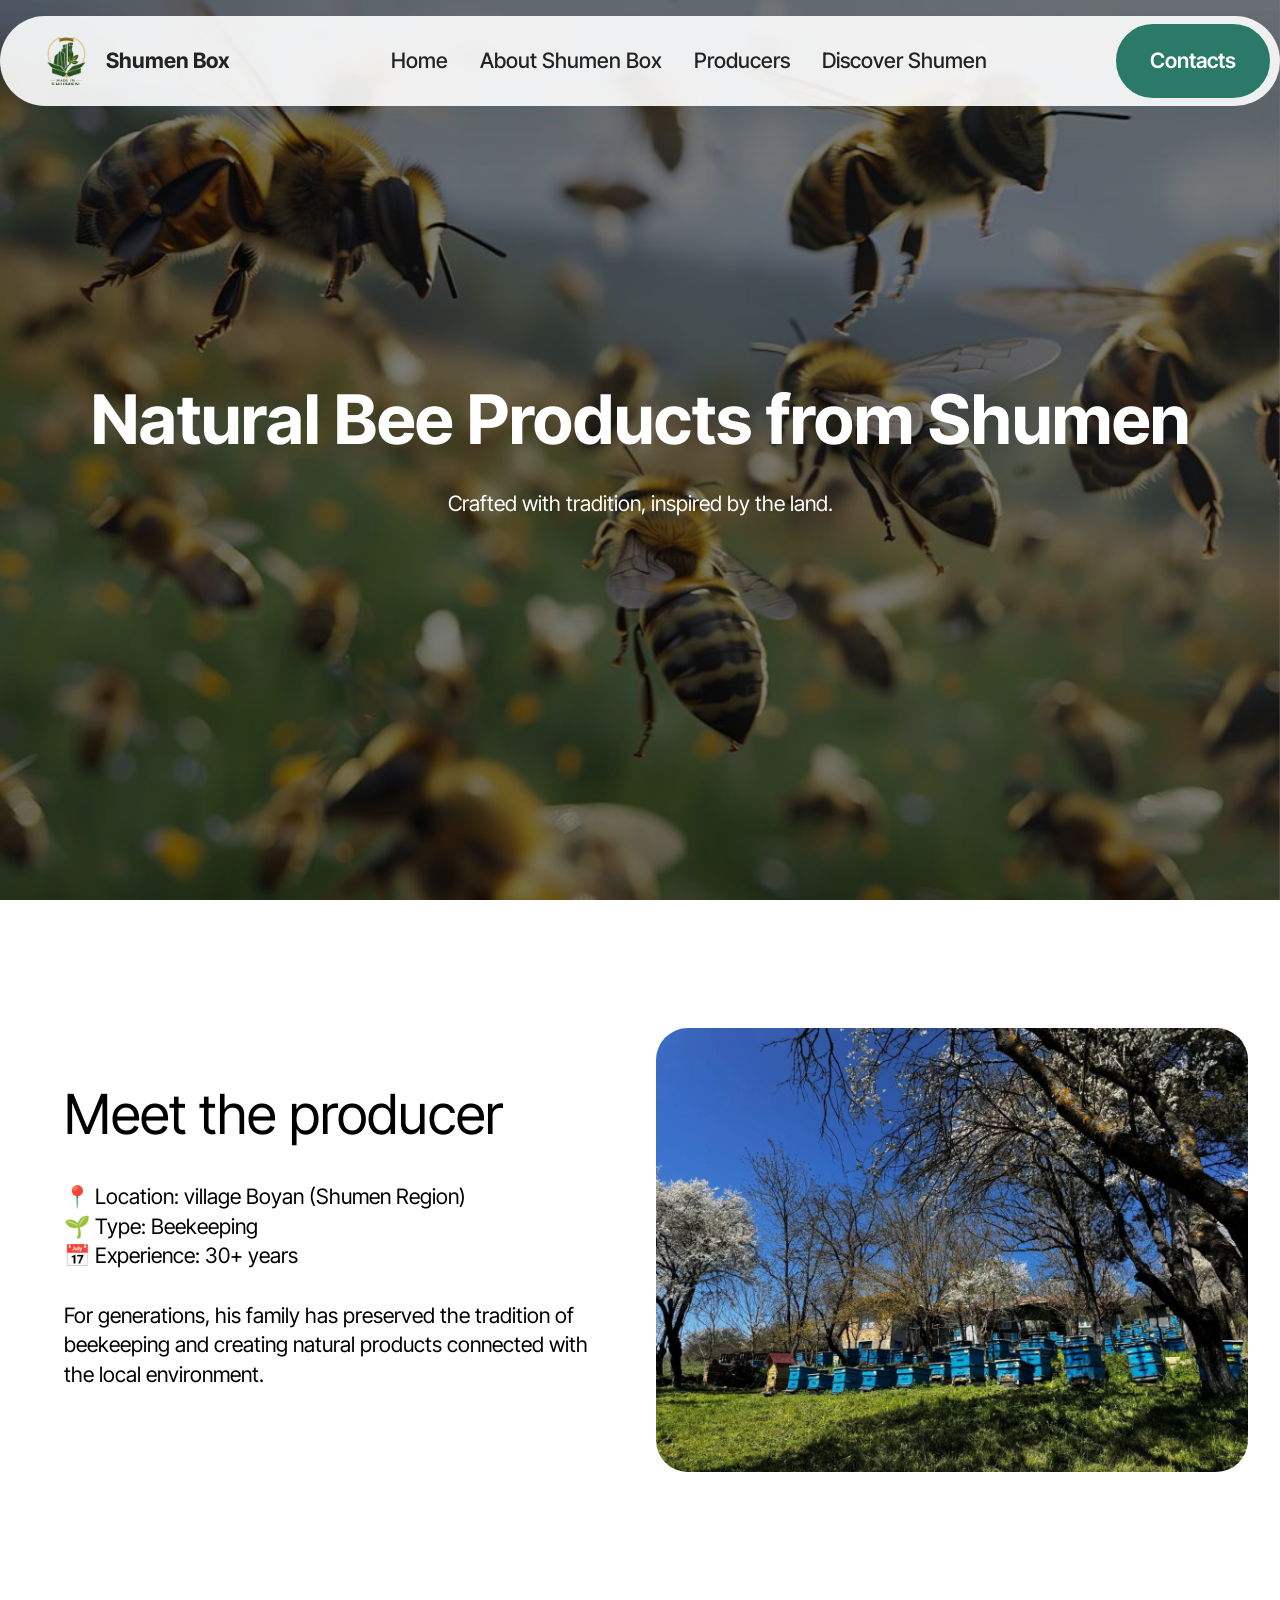
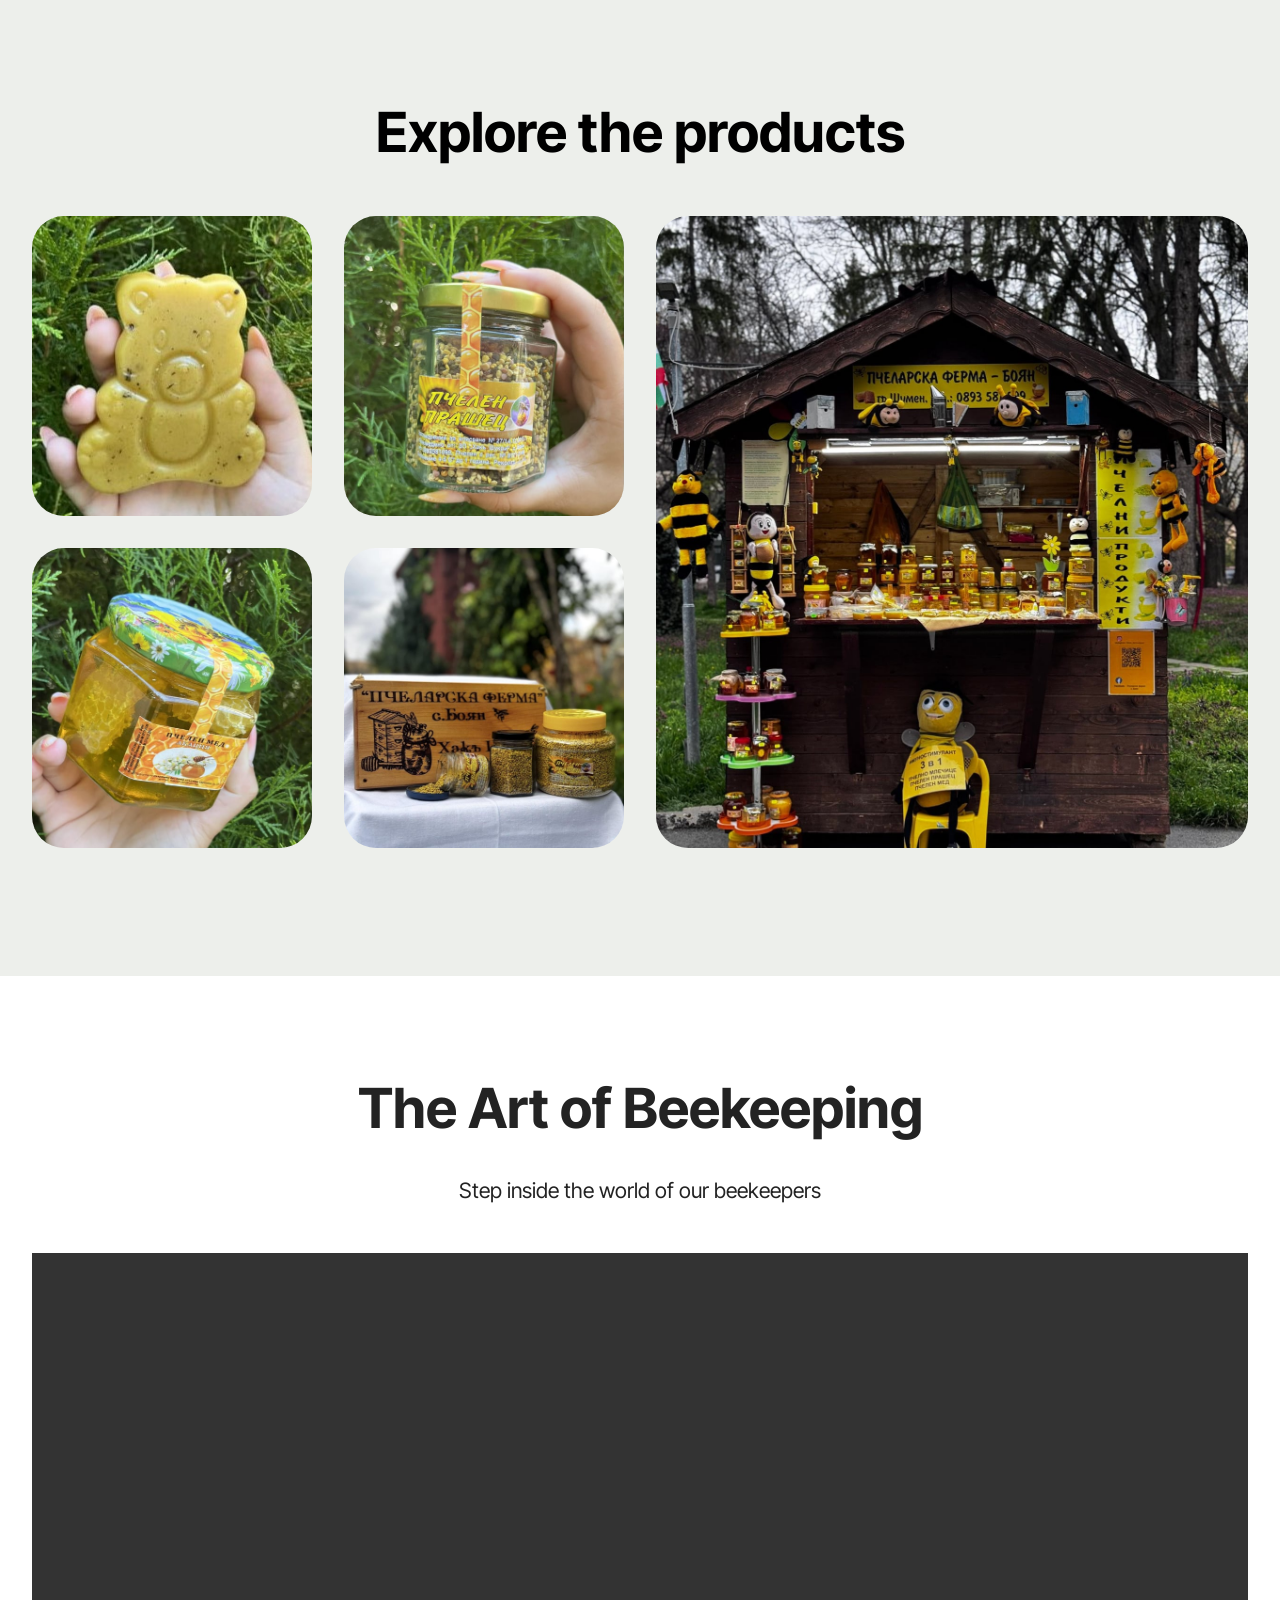
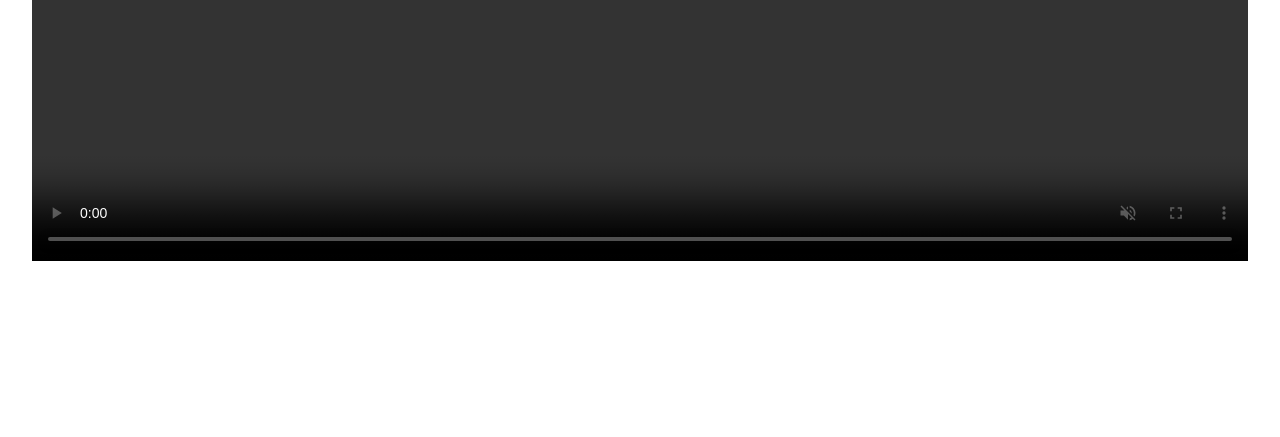
==== commit 9d78fdc1: "Update bee.html" ====
--- a/bee.html
+++ b/bee.html
@@ -170,7 +170,7 @@
         </div>
         <div class="row justify-content-center">
             <div class="col-12 col-md-12 video-block">
-                <div class="video-wrapper"><video style="width:100%" controls autoplay loop playsinline><source src="https://vz-0ea098de-fdd.b-cdn.net/df792499-da8b-431f-a103-aad37e6a3ca1/play_1080p.mp4?loop=1&amp;autoplay=1"/></video></div>
+                <div style="width: 100%; max-width: 100%; overflow: hidden;"><video width="100%" height="auto" controls autoplay muted loop playsinline style="width: 100%; display: block;"><source src="https://cloudinary.com" type="video/mp4"></video></div>
                 <p class="mbr-text mt-3 mbr-fonts-style display-4"></p>
             </div>
         </div>
@@ -180,4 +180,4 @@
   
   <input name="animation" type="hidden">
   </body>
-</html>+</html>
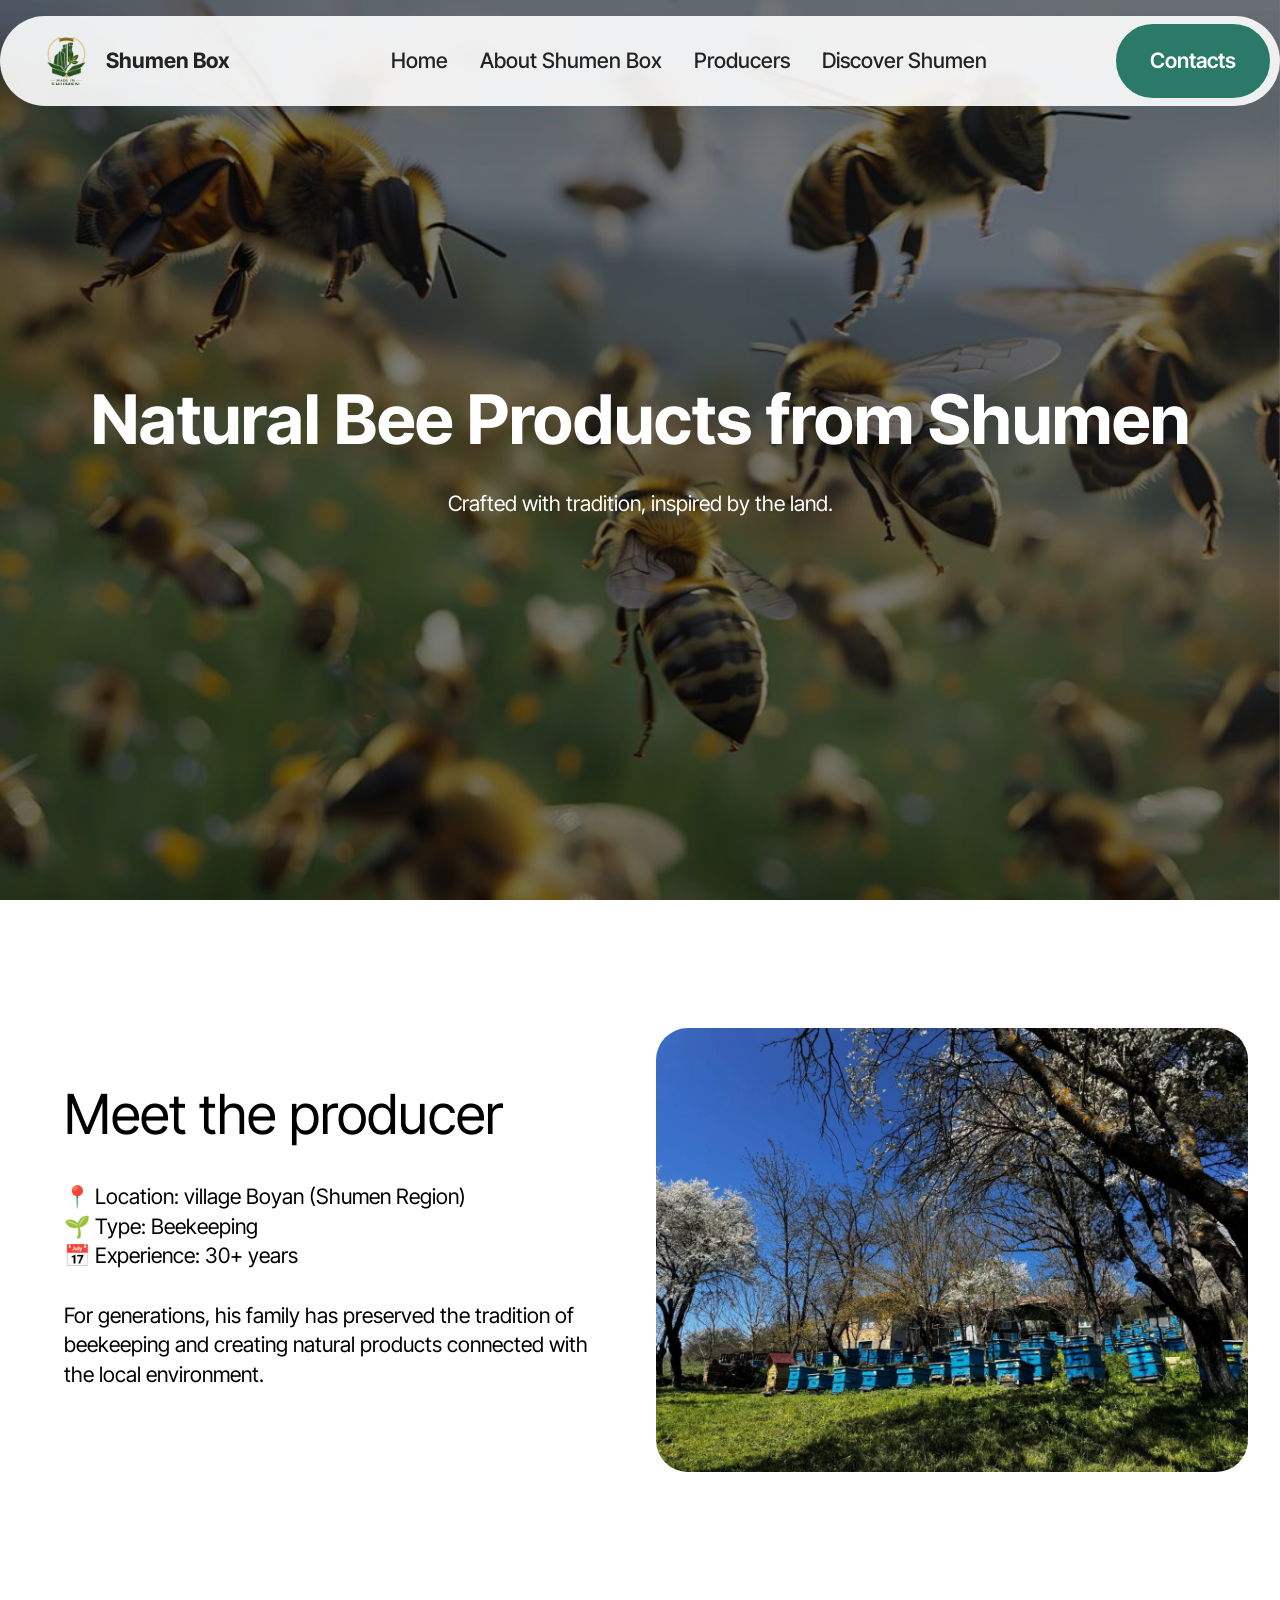
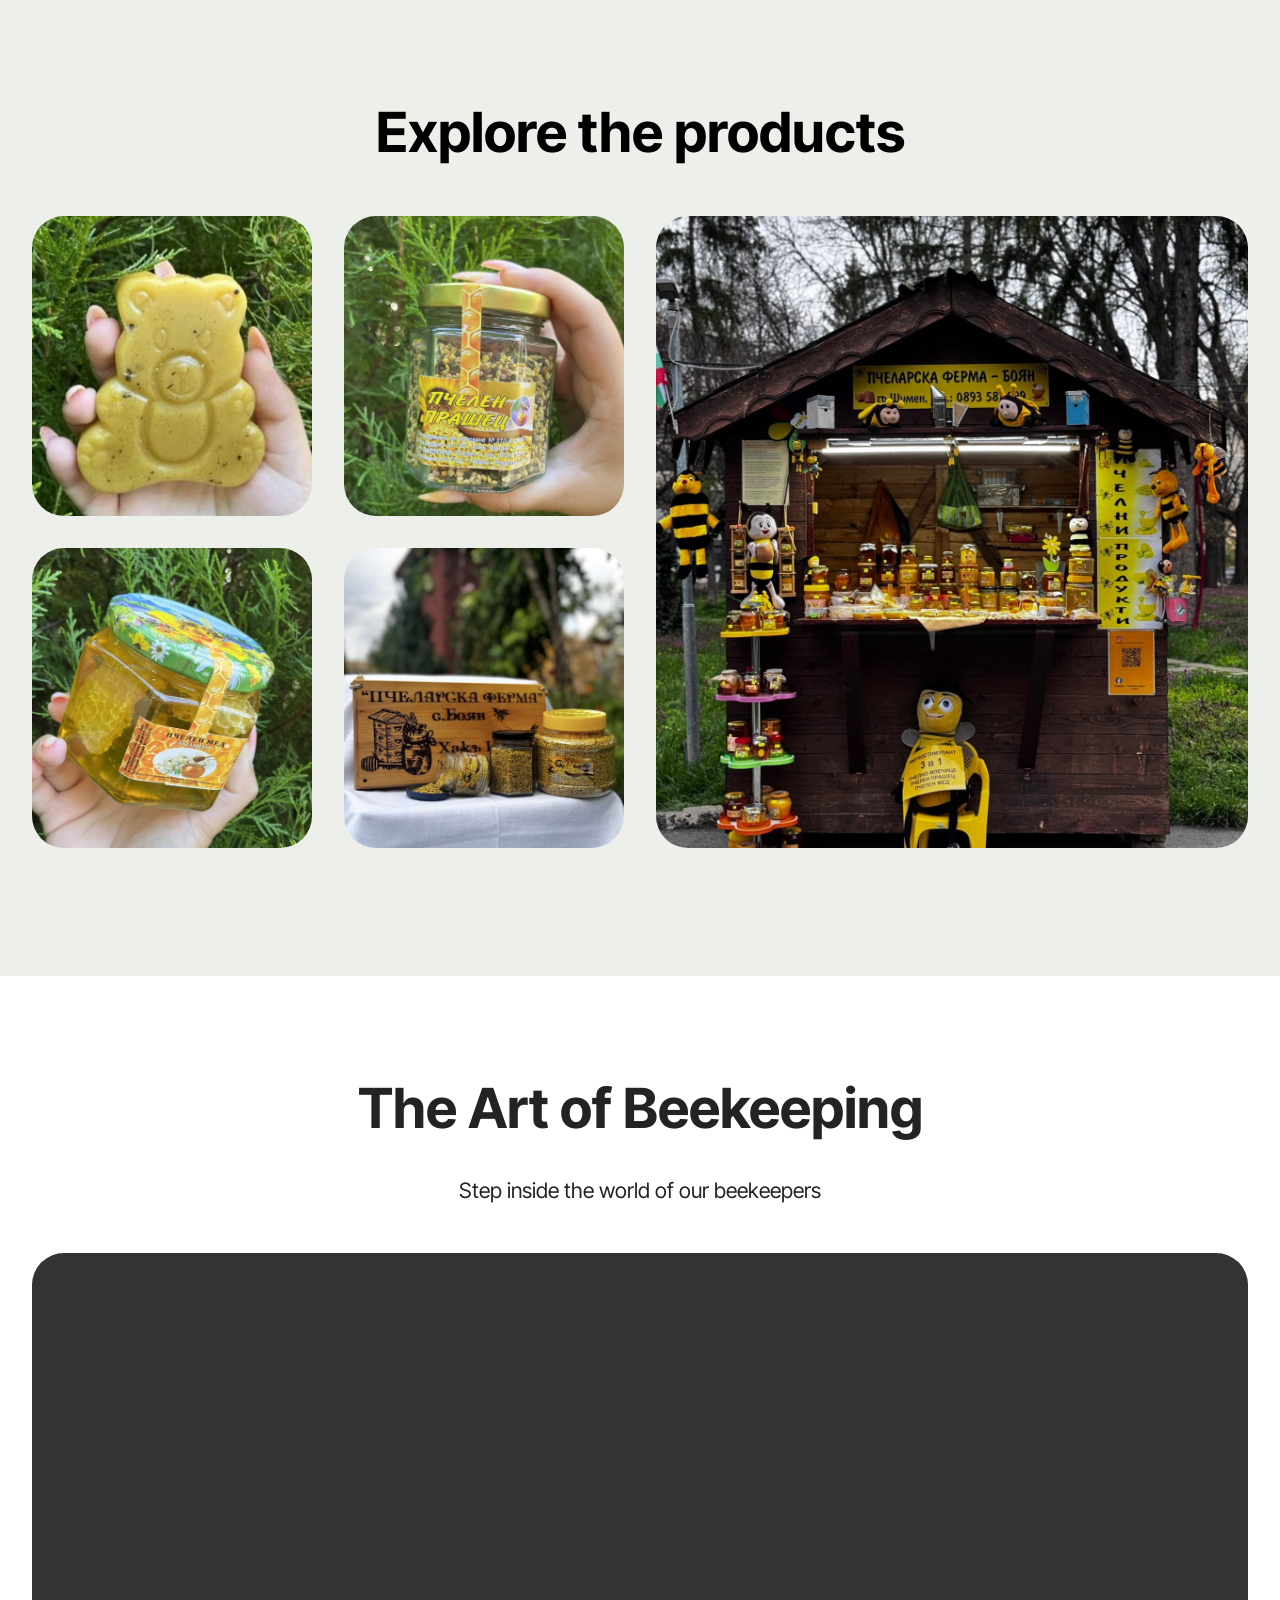
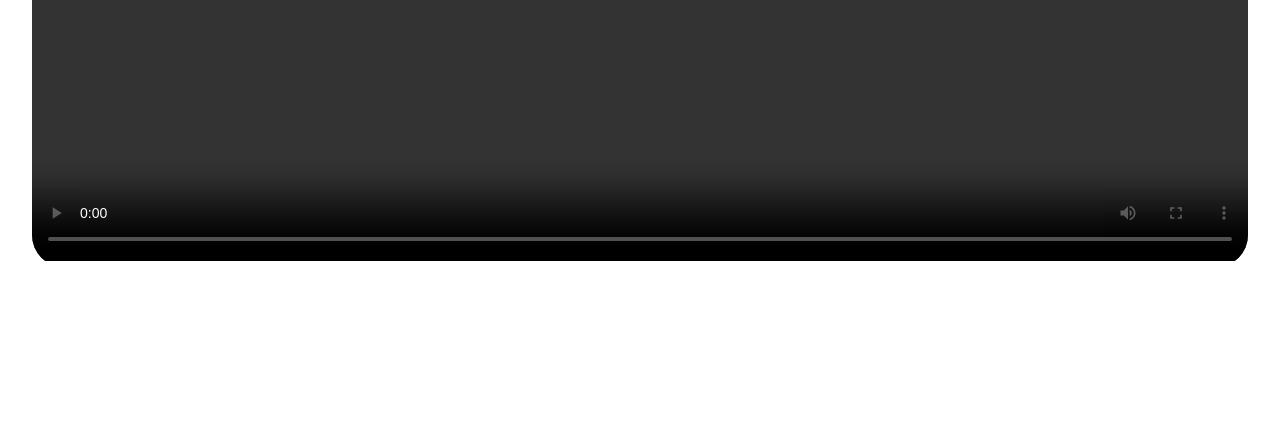
==== commit c4276c3c: "Add files via upload" ====
--- a/bee.html
+++ b/bee.html
@@ -19,7 +19,7 @@
   <link rel="stylesheet" href="assets/theme/css/style.css">
   <link rel="preload" href="https://fonts.googleapis.com/css?family=Inter+Tight:100,200,300,400,500,600,700,800,900,100i,200i,300i,400i,500i,600i,700i,800i,900i&display=swap" as="style" onload="this.onload=null;this.rel='stylesheet'">
   <noscript><link rel="stylesheet" href="https://fonts.googleapis.com/css?family=Inter+Tight:100,200,300,400,500,600,700,800,900,100i,200i,300i,400i,500i,600i,700i,800i,900i&display=swap"></noscript>
-  <link rel="preload" as="style" href="assets/mobirise/css/mbr-additional.css?v=7zsOEx"><link rel="stylesheet" href="assets/mobirise/css/mbr-additional.css?v=7zsOEx" type="text/css">
+  <link rel="preload" as="style" href="assets/mobirise/css/mbr-additional.css?v=Ghcz9B"><link rel="stylesheet" href="assets/mobirise/css/mbr-additional.css?v=Ghcz9B" type="text/css">
 
   
   
@@ -170,14 +170,14 @@
         </div>
         <div class="row justify-content-center">
             <div class="col-12 col-md-12 video-block">
-                <div style="width: 100%; max-width: 100%; overflow: hidden;"><video width="100%" height="auto" controls autoplay muted loop playsinline style="width: 100%; display: block;"><source src="https://cloudinary.com" type="video/mp4"></video></div>
+                <div class="video-wrapper"><video style="width:100%" controls autoplay loop playsinline><source src="https://res.cloudinary.com/g516xcvg/video/upload/v1794338187/Bee_farm.mp4?loop=1&amp;autoplay=1"/></video></div>
                 <p class="mbr-text mt-3 mbr-fonts-style display-4"></p>
             </div>
         </div>
     </div>
-</section><section class="display-7" style="padding: 0;align-items: center;justify-content: center;flex-wrap: wrap;    align-content: center;display: flex;position: relative;height: 4rem;"><a href="https://mobiri.se/" style="flex: 1 1;height: 4rem;position: absolute;width: 100%;z-index: 1;"><img alt="" style="height: 4rem;" src="[data-uri]"></a><p style="margin: 0;text-align: center;" class="display-7">&#8204;</p><a style="z-index:1" href="https://mobirise.com/html-builder.html">HTML Maker</a></section><script src="assets/bootstrap/js/bootstrap.bundle.min.js"></script>  <script src="assets/parallax/jarallax.js"></script>  <script src="assets/smoothscroll/smooth-scroll.js"></script>  <script src="assets/ytplayer/index.js"></script>  <script src="assets/dropdown/js/navbar-dropdown.js"></script>  <script src="assets/theme/js/script.js"></script>  
+</section><section class="display-7" style="padding: 0;align-items: center;justify-content: center;flex-wrap: wrap;    align-content: center;display: flex;position: relative;height: 4rem;"><a href="https://mobiri.se/" style="flex: 1 1;height: 4rem;position: absolute;width: 100%;z-index: 1;"><img alt="" style="height: 4rem;" src="[data-uri]"></a><p style="margin: 0;text-align: center;" class="display-7">&#8204;</p><a style="z-index:1" href="https://mobirise.com/builder/no-code-website-builder.html">No Code Website Builder</a></section><script src="assets/bootstrap/js/bootstrap.bundle.min.js"></script>  <script src="assets/parallax/jarallax.js"></script>  <script src="assets/smoothscroll/smooth-scroll.js"></script>  <script src="assets/ytplayer/index.js"></script>  <script src="assets/dropdown/js/navbar-dropdown.js"></script>  <script src="assets/theme/js/script.js"></script>  
   
   
   <input name="animation" type="hidden">
   </body>
-</html>
+</html>
